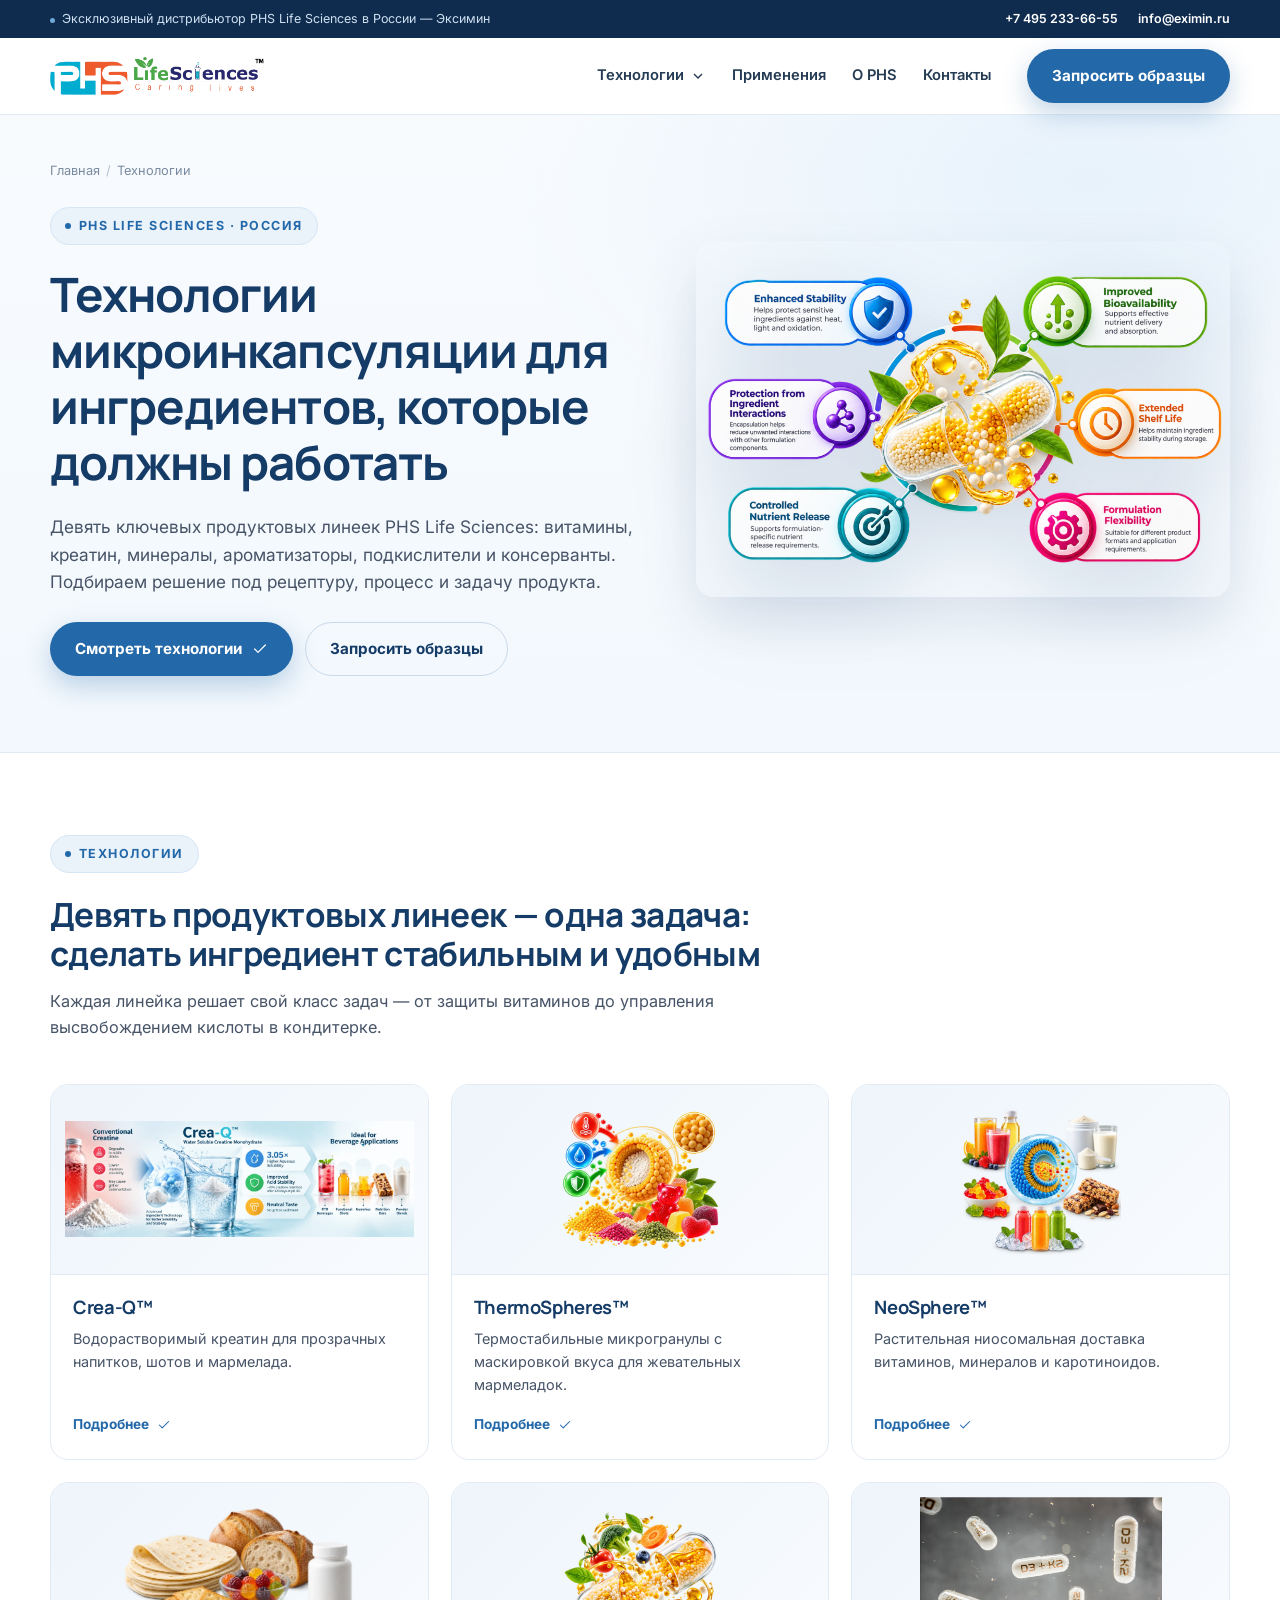
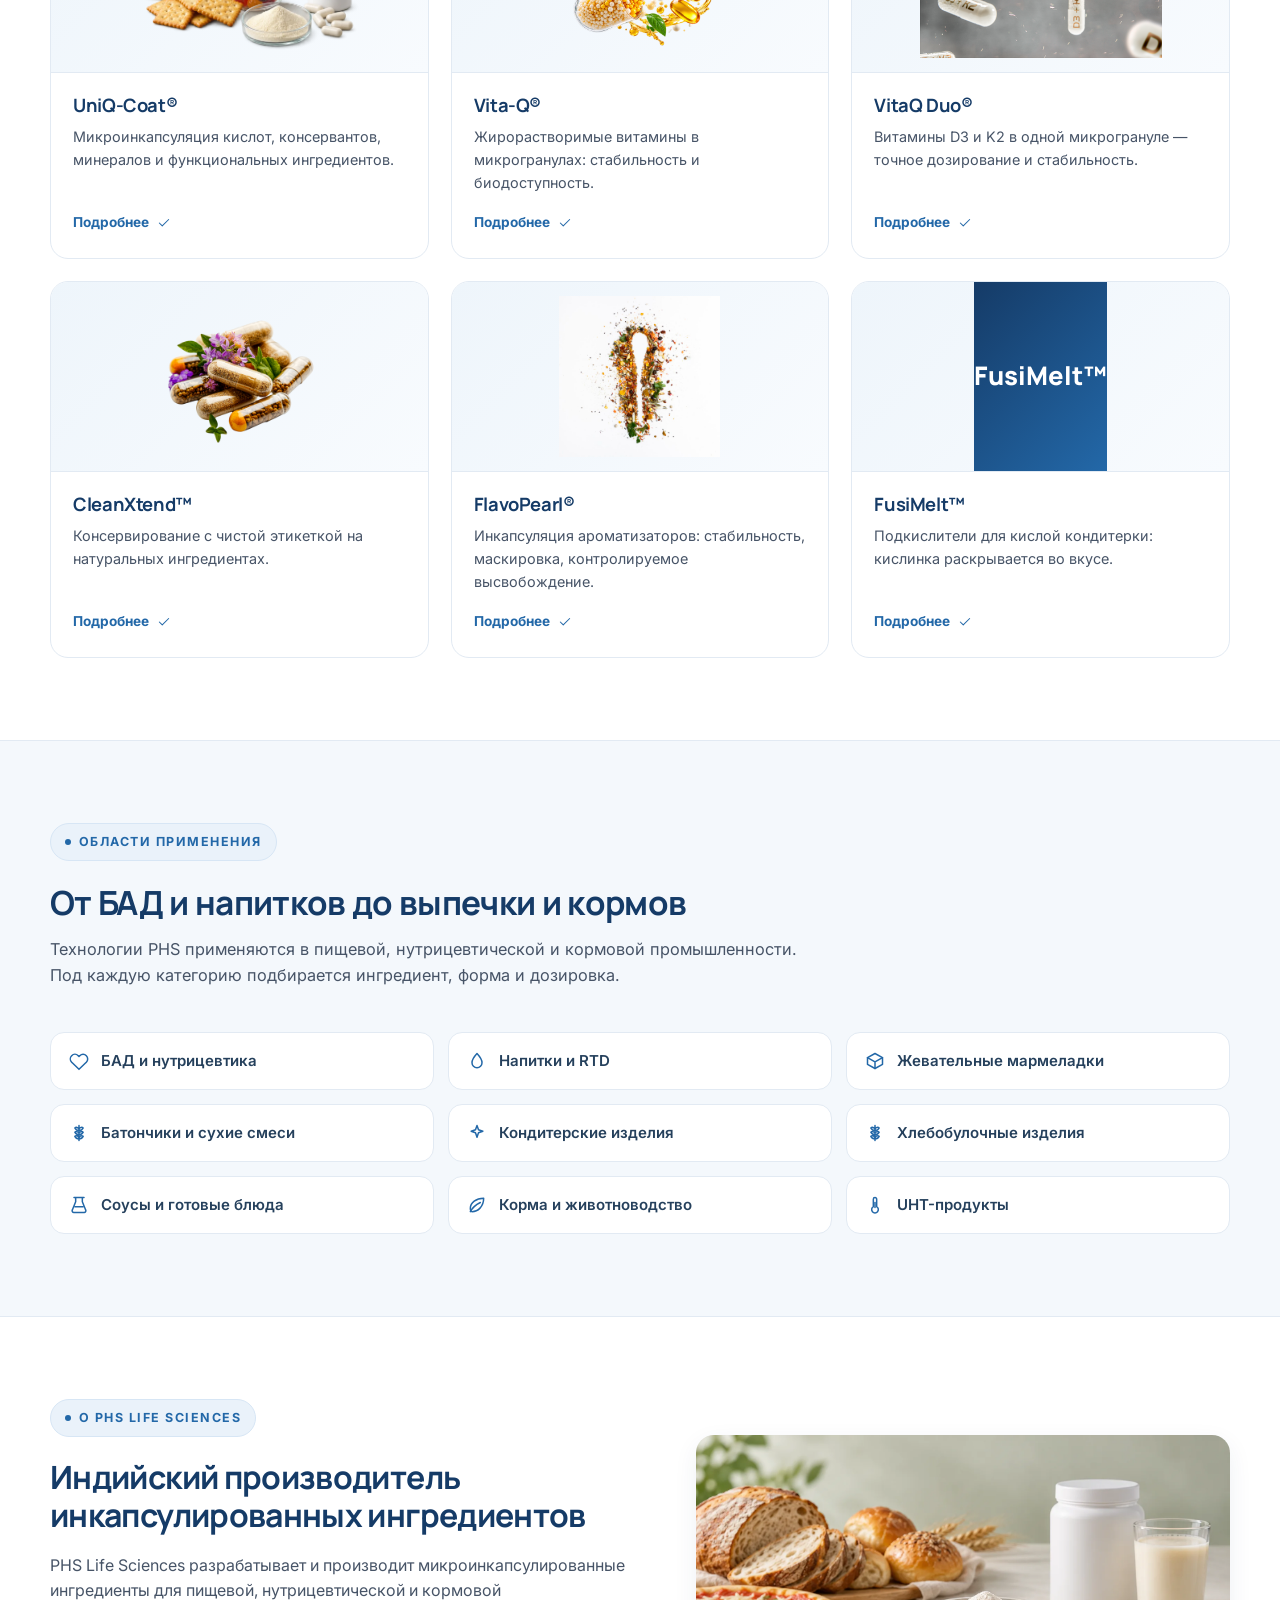
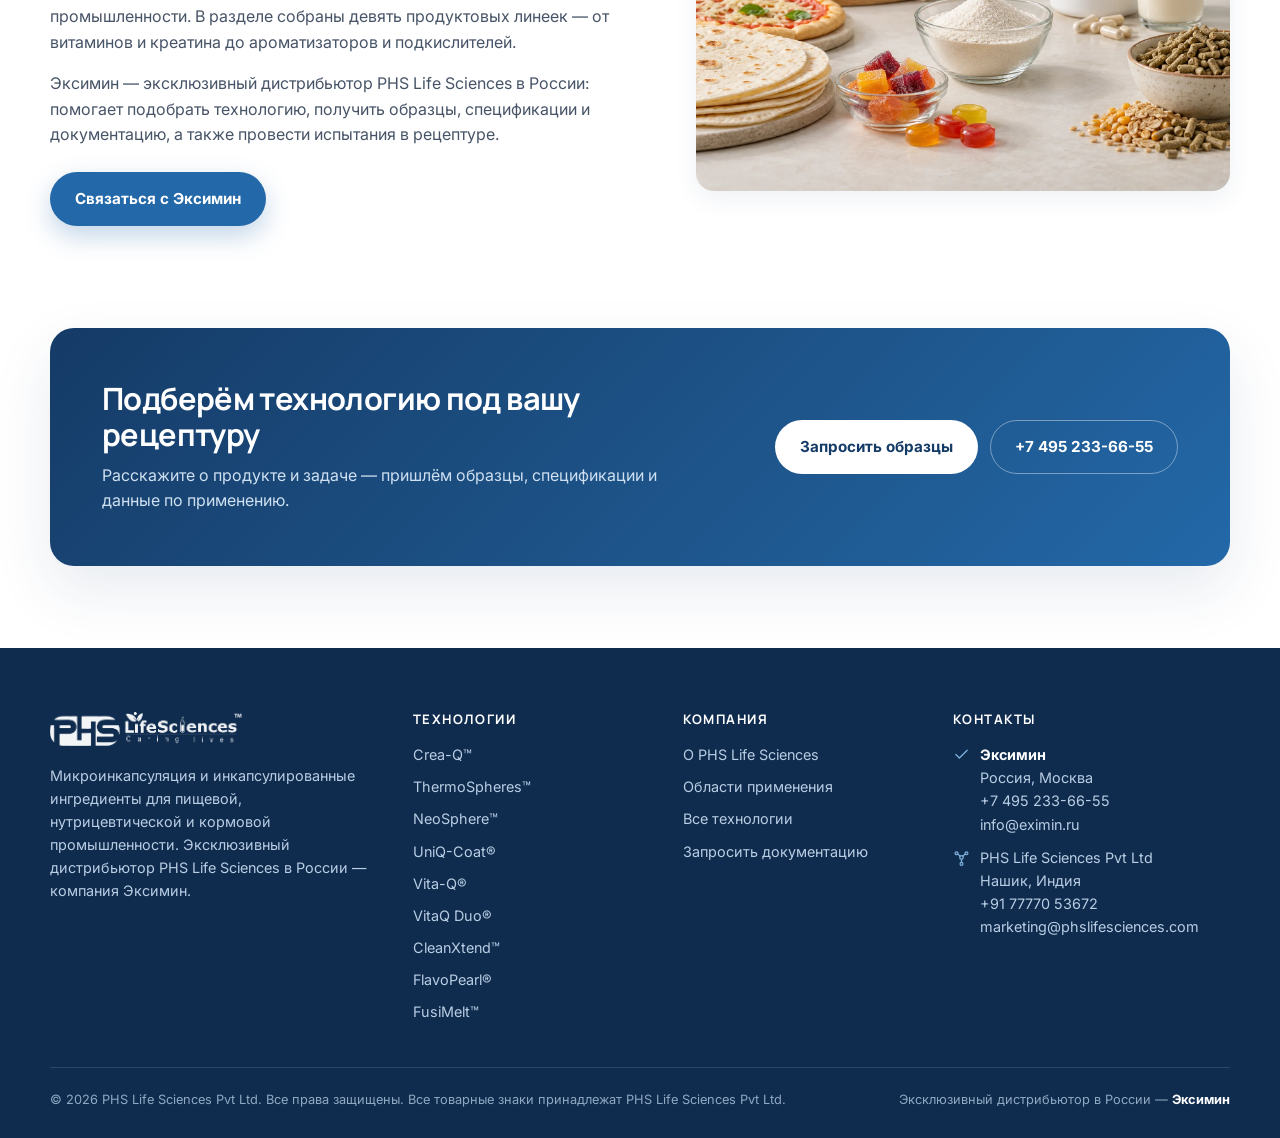
==== index.html @ 7661196f "PHS Life Sciences — русские лендинги технологий" ====
<!DOCTYPE html>
<html lang="ru">
<head>
<meta charset="UTF-8">
<meta name="viewport" content="width=device-width, initial-scale=1.0">
<title>PHS Life Sciences — технологии микроинкапсуляции для пищевой и нутрицевтической промышленности</title>
<meta name="description" content="Русские лендинги технологий PHS Life Sciences: микроинкапсуляция витаминов, креатина, ароматизаторов, подкислителей и ингредиентов. Эксклюзивный дистрибьютор — Эксимин.">
<link rel="preconnect" href="https://fonts.googleapis.com">
<link rel="preconnect" href="https://fonts.gstatic.com" crossorigin>
<link href="https://fonts.googleapis.com/css2?family=Inter:wght@400;500;600;700&family=Manrope:wght@600;700;800&display=swap" rel="stylesheet">
<link rel="stylesheet" href="style.css">
</head>
<body>
<div class="topbar"><div class="container">
<div><span class="dot"></span>Эксклюзивный дистрибьютор PHS Life Sciences в России — Эксимин</div>
<div class="tb-right"><a href="tel:+74952336655">+7 495 233-66-55</a><a href="mailto:info@eximin.ru">info@eximin.ru</a></div>
</div></div>
<header class="site-header"><div class="container">
<a class="logo" href="index.html" aria-label="PHS Life Sciences — на главную"><img src="assets/img/phs-logo.webp" alt="PHS Life Sciences"></a>
<nav class="main-nav" id="nav">
<div class="nav-drop"><span>Технологии <svg class="arrow" viewBox="0 0 24 24" fill="none" stroke="currentColor" stroke-width="2"><path d="M6 9l6 6 6-6"/></svg></span>
<div class="drop-panel"><a href="crea-q.html">Crea-Q™</a><a href="thermospheres.html">ThermoSpheres™</a><a href="neosphere.html">NeoSphere™</a><a href="uniq-coat.html">UniQ-Coat®</a><a href="vita-q.html">Vita-Q®</a><a href="vitaq-duo.html">VitaQ Duo®</a><a href="cleanxtend.html">CleanXtend™</a><a href="flavo-pearl.html">FlavoPearl®</a><a href="fusimelt.html">FusiMelt™</a></div></div>
<a href="index.html#applications">Применения</a>
<a href="index.html#about">О PHS</a>
<a href="#contact">Контакты</a>
</nav>
<a class="btn btn-primary header-cta" href="#contact">Запросить образцы</a>
<button class="burger" aria-label="Меню" onclick="document.getElementById('nav').classList.toggle('open')"><span></span><span></span><span></span></button>
</div></header>
<section class="hero"><div class="container">
<div>
<div class="crumbs"><a href="index.html">Главная</a><span>/</span>Технологии</div>
<div class="eyebrow">PHS Life Sciences · Россия</div>
<h1>Технологии микроинкапсуляции для ингредиентов, которые должны работать</h1>
<p class="lead">Девять ключевых продуктовых линеек PHS Life Sciences: витамины, креатин, минералы, ароматизаторы, подкислители и консерванты. Подбираем решение под рецептуру, процесс и задачу продукта.</p>
<div class="hero-actions"><a class="btn btn-primary" href="#technologies">Смотреть технологии <svg class="arrow" viewBox="0 0 24 24" fill="none" stroke="currentColor" stroke-width="1.8" stroke-linecap="round" stroke-linejoin="round" aria-hidden="true"><path d="M20 6L9 17l-5-5"/></svg></a><a class="btn btn-outline" href="#contact">Запросить образцы</a></div>
</div>
<div class="hero-media is-wide"><img src="assets/img-text/vita-q-infographic.png" alt="Преимущества микроинкапсуляции PHS"></div>
</div></section>
<section class="section" id="technologies"><div class="container">
<div class="section-head"><div class="eyebrow">Технологии</div><h2>Девять продуктовых линеек — одна задача: сделать ингредиент стабильным и удобным</h2><p>Каждая линейка решает свой класс задач — от защиты витаминов до управления высвобождением кислоты в кондитерке.</p></div>
<div class="tech-grid"><a class="tech-card" href="crea-q.html"><div class="tech-cover"><img src="assets/img-text/crea-q-hero.webp" alt="Crea-Q™" loading="lazy"></div><div class="tech-body"><h3>Crea-Q™</h3><p>Водорастворимый креатин для прозрачных напитков, шотов и мармелада.</p><span class="tech-link">Подробнее <svg class="arrow" viewBox="0 0 24 24" fill="none" stroke="currentColor" stroke-width="1.8" stroke-linecap="round" stroke-linejoin="round" aria-hidden="true"><path d="M20 6L9 17l-5-5"/></svg></span></div></a><a class="tech-card" href="thermospheres.html"><div class="tech-cover"><img src="assets/img-text/thermospheres-hero.webp" alt="ThermoSpheres™" loading="lazy"></div><div class="tech-body"><h3>ThermoSpheres™</h3><p>Термостабильные микрогранулы с маскировкой вкуса для жевательных мармеладок.</p><span class="tech-link">Подробнее <svg class="arrow" viewBox="0 0 24 24" fill="none" stroke="currentColor" stroke-width="1.8" stroke-linecap="round" stroke-linejoin="round" aria-hidden="true"><path d="M20 6L9 17l-5-5"/></svg></span></div></a><a class="tech-card" href="neosphere.html"><div class="tech-cover"><img src="assets/img-text/neosphere-hero.webp" alt="NeoSphere™" loading="lazy"></div><div class="tech-body"><h3>NeoSphere™</h3><p>Растительная ниосомальная доставка витаминов, минералов и каротиноидов.</p><span class="tech-link">Подробнее <svg class="arrow" viewBox="0 0 24 24" fill="none" stroke="currentColor" stroke-width="1.8" stroke-linecap="round" stroke-linejoin="round" aria-hidden="true"><path d="M20 6L9 17l-5-5"/></svg></span></div></a><a class="tech-card" href="uniq-coat.html"><div class="tech-cover"><img src="assets/img-text/uniq-coat-hero.webp" alt="UniQ-Coat®" loading="lazy"></div><div class="tech-body"><h3>UniQ-Coat®</h3><p>Микроинкапсуляция кислот, консервантов, минералов и функциональных ингредиентов.</p><span class="tech-link">Подробнее <svg class="arrow" viewBox="0 0 24 24" fill="none" stroke="currentColor" stroke-width="1.8" stroke-linecap="round" stroke-linejoin="round" aria-hidden="true"><path d="M20 6L9 17l-5-5"/></svg></span></div></a><a class="tech-card" href="vita-q.html"><div class="tech-cover"><img src="assets/img-text/vita-q-hero.png" alt="Vita-Q®" loading="lazy"></div><div class="tech-body"><h3>Vita-Q®</h3><p>Жирорастворимые витамины в микрогранулах: стабильность и биодоступность.</p><span class="tech-link">Подробнее <svg class="arrow" viewBox="0 0 24 24" fill="none" stroke="currentColor" stroke-width="1.8" stroke-linecap="round" stroke-linejoin="round" aria-hidden="true"><path d="M20 6L9 17l-5-5"/></svg></span></div></a><a class="tech-card" href="vitaq-duo.html"><div class="tech-cover"><img src="assets/img-text/vitaq-duo-hero.png" alt="VitaQ Duo®" loading="lazy"></div><div class="tech-body"><h3>VitaQ Duo®</h3><p>Витамины D3 и K2 в одной микрогрануле — точное дозирование и стабильность.</p><span class="tech-link">Подробнее <svg class="arrow" viewBox="0 0 24 24" fill="none" stroke="currentColor" stroke-width="1.8" stroke-linecap="round" stroke-linejoin="round" aria-hidden="true"><path d="M20 6L9 17l-5-5"/></svg></span></div></a><a class="tech-card" href="cleanxtend.html"><div class="tech-cover"><img src="assets/img/supplement-bottle.png" alt="CleanXtend™" loading="lazy"></div><div class="tech-body"><h3>CleanXtend™</h3><p>Консервирование с чистой этикеткой на натуральных ингредиентах.</p><span class="tech-link">Подробнее <svg class="arrow" viewBox="0 0 24 24" fill="none" stroke="currentColor" stroke-width="1.8" stroke-linecap="round" stroke-linejoin="round" aria-hidden="true"><path d="M20 6L9 17l-5-5"/></svg></span></div></a><a class="tech-card" href="flavo-pearl.html"><div class="tech-cover"><img src="assets/img/flavo-pearl-photo.jpg" alt="FlavoPearl®" loading="lazy"></div><div class="tech-body"><h3>FlavoPearl®</h3><p>Инкапсуляция ароматизаторов: стабильность, маскировка, контролируемое высвобождение.</p><span class="tech-link">Подробнее <svg class="arrow" viewBox="0 0 24 24" fill="none" stroke="currentColor" stroke-width="1.8" stroke-linecap="round" stroke-linejoin="round" aria-hidden="true"><path d="M20 6L9 17l-5-5"/></svg></span></div></a><a class="tech-card" href="fusimelt.html"><div class="tech-cover"><div style="height:100%;display:flex;align-items:center;justify-content:center;background:linear-gradient(135deg,#153b67,#2368a8);color:#fff;font-family:Manrope,sans-serif;font-weight:800;font-size:1.6rem">FusiMelt™</div></div><div class="tech-body"><h3>FusiMelt™</h3><p>Подкислители для кислой кондитерки: кислинка раскрывается во вкусе.</p><span class="tech-link">Подробнее <svg class="arrow" viewBox="0 0 24 24" fill="none" stroke="currentColor" stroke-width="1.8" stroke-linecap="round" stroke-linejoin="round" aria-hidden="true"><path d="M20 6L9 17l-5-5"/></svg></span></div></a></div>
</div></section>
<section class="section soft" id="applications"><div class="container">
<div class="section-head"><div class="eyebrow">Области применения</div><h2>От БАД и напитков до выпечки и кормов</h2><p>Технологии PHS применяются в пищевой, нутрицевтической и кормовой промышленности. Под каждую категорию подбирается ингредиент, форма и дозировка.</p></div>
<div class="app-grid"><div class="app"><svg class="" viewBox="0 0 24 24" fill="none" stroke="currentColor" stroke-width="1.8" stroke-linecap="round" stroke-linejoin="round" aria-hidden="true"><path d="M20.8 5.6a5.5 5.5 0 0 0-7.8 0L12 6.6l-1-1a5.5 5.5 0 0 0-7.8 7.8l1 1L12 22l7.8-7.6 1-1a5.5 5.5 0 0 0 0-7.8z"/></svg><span>БАД и нутрицевтика</span></div><div class="app"><svg class="" viewBox="0 0 24 24" fill="none" stroke="currentColor" stroke-width="1.8" stroke-linecap="round" stroke-linejoin="round" aria-hidden="true"><path d="M12 3s6 6.5 6 11a6 6 0 0 1-12 0c0-4.5 6-11 6-11z"/></svg><span>Напитки и RTD</span></div><div class="app"><svg class="" viewBox="0 0 24 24" fill="none" stroke="currentColor" stroke-width="1.8" stroke-linecap="round" stroke-linejoin="round" aria-hidden="true"><path d="M21 8l-9-5-9 5v8l9 5 9-5V8z"/><path d="M3 8l9 5 9-5M12 13v8"/></svg><span>Жевательные мармеладки</span></div><div class="app"><svg class="" viewBox="0 0 24 24" fill="none" stroke="currentColor" stroke-width="1.8" stroke-linecap="round" stroke-linejoin="round" aria-hidden="true"><path d="M12 3v18M12 7c2-2 4-2 5-1-1 2-3 3-5 3M12 7c-2-2-4-2-5-1 1 2 3 3 5 3M12 12c2-2 4-2 5-1-1 2-3 3-5 3M12 12c-2-2-4-2-5-1 1 2 3 3 5 3M12 17c2-2 4-2 5-1-1 2-3 3-5 3M12 17c-2-2-4-2-5-1 1 2 3 3 5 3"/></svg><span>Батончики и сухие смеси</span></div><div class="app"><svg class="" viewBox="0 0 24 24" fill="none" stroke="currentColor" stroke-width="1.8" stroke-linecap="round" stroke-linejoin="round" aria-hidden="true"><path d="M12 3l1.8 5.2L19 10l-5.2 1.8L12 17l-1.8-5.2L5 10l5.2-1.8L12 3z"/></svg><span>Кондитерские изделия</span></div><div class="app"><svg class="" viewBox="0 0 24 24" fill="none" stroke="currentColor" stroke-width="1.8" stroke-linecap="round" stroke-linejoin="round" aria-hidden="true"><path d="M12 3v18M12 7c2-2 4-2 5-1-1 2-3 3-5 3M12 7c-2-2-4-2-5-1 1 2 3 3 5 3M12 12c2-2 4-2 5-1-1 2-3 3-5 3M12 12c-2-2-4-2-5-1 1 2 3 3 5 3M12 17c2-2 4-2 5-1-1 2-3 3-5 3M12 17c-2-2-4-2-5-1 1 2 3 3 5 3"/></svg><span>Хлебобулочные изделия</span></div><div class="app"><svg class="" viewBox="0 0 24 24" fill="none" stroke="currentColor" stroke-width="1.8" stroke-linecap="round" stroke-linejoin="round" aria-hidden="true"><path d="M6 3h12M8 3v5l-4 10a2 2 0 0 0 1.8 3h12.4A2 2 0 0 0 20 18L16 8V3"/><path d="M7 14h10"/></svg><span>Соусы и готовые блюда</span></div><div class="app"><svg class="" viewBox="0 0 24 24" fill="none" stroke="currentColor" stroke-width="1.8" stroke-linecap="round" stroke-linejoin="round" aria-hidden="true"><path d="M20 4C11 4 4 9 4 16c0 2.2.8 4 2 4 7 0 14-6 14-16z"/><path d="M4 20c3-6 8-9 12-11"/></svg><span>Корма и животноводство</span></div><div class="app"><svg class="" viewBox="0 0 24 24" fill="none" stroke="currentColor" stroke-width="1.8" stroke-linecap="round" stroke-linejoin="round" aria-hidden="true"><path d="M14 14V5a2 2 0 1 0-4 0v9a4 4 0 1 0 4 0z"/><path d="M12 9v6"/></svg><span>UHT-продукты</span></div></div>
</div></section>
<section class="section" id="about"><div class="container"><div class="split">
<div><div class="eyebrow">О PHS Life Sciences</div><h2>Индийский производитель инкапсулированных ингредиентов</h2>
<p>PHS Life Sciences разрабатывает и производит микроинкапсулированные ингредиенты для пищевой, нутрицевтической и кормовой промышленности. В разделе собраны девять продуктовых линеек — от витаминов и креатина до ароматизаторов и подкислителей.</p>
<p>Эксимин — эксклюзивный дистрибьютор PHS Life Sciences в России: помогает подобрать технологию, получить образцы, спецификации и документацию, а также провести испытания в рецептуре.</p>
<div class="hero-actions" style="margin-top:24px"><a class="btn btn-primary" href="mailto:info@eximin.ru">Связаться с Эксимин</a></div></div>
<div class="figure"><img src="assets/img/uniq-coat-bakery.webp" alt="PHS Life Sciences"></div>
</div></div></section>
<div class="cta-wrap"><div class="container"><div class="cta">
<div><h2>Подберём технологию под вашу рецептуру</h2><p>Расскажите о продукте и задаче — пришлём образцы, спецификации и данные по применению.</p></div>
<div class="cta-actions"><a class="btn btn-light" href="mailto:info@eximin.ru?subject=%D0%97%D0%B0%D0%BF%D1%80%D0%BE%D1%81%20%D0%BE%D0%B1%D1%80%D0%B0%D0%B7%D1%86%D0%BE%D0%B2%20%E2%80%94%20PHS%20Life%20Sciences">Запросить образцы</a><a class="btn btn-ghost-light" href="tel:+74952336655">+7 495 233-66-55</a></div>
</div></div></div>
<footer class="footer" id="contact"><div class="container">
<div class="footer-grid">
<div>
<a class="logo" href="index.html"><img src="assets/img/phs-logo.webp" alt="PHS Life Sciences"></a>
<p>Микроинкапсуляция и инкапсулированные ингредиенты для пищевой, нутрицевтической и кормовой промышленности. Эксклюзивный дистрибьютор PHS Life Sciences в России — компания Эксимин.</p>
</div>
<div><h4>Технологии</h4><ul><li><a href="crea-q.html">Crea-Q™</a></li><li><a href="thermospheres.html">ThermoSpheres™</a></li><li><a href="neosphere.html">NeoSphere™</a></li><li><a href="uniq-coat.html">UniQ-Coat®</a></li><li><a href="vita-q.html">Vita-Q®</a></li><li><a href="vitaq-duo.html">VitaQ Duo®</a></li><li><a href="cleanxtend.html">CleanXtend™</a></li><li><a href="flavo-pearl.html">FlavoPearl®</a></li><li><a href="fusimelt.html">FusiMelt™</a></li></ul></div>
<div><h4>Компания</h4><ul>
<li><a href="index.html#about">О PHS Life Sciences</a></li>
<li><a href="index.html#applications">Области применения</a></li>
<li><a href="index.html#technologies">Все технологии</a></li>
<li><a href="mailto:info@eximin.ru">Запросить документацию</a></li>
</ul></div>
<div><h4>Контакты</h4>
<div class="contact-line"><svg class="" viewBox="0 0 24 24" fill="none" stroke="currentColor" stroke-width="1.8" stroke-linecap="round" stroke-linejoin="round" aria-hidden="true"><path d="M20 6L9 17l-5-5"/></svg><div><strong style="color:#fff">Эксимин</strong><br>Россия, Москва<br><a href="tel:+74952336655">+7 495 233-66-55</a><br><a href="mailto:info@eximin.ru">info@eximin.ru</a></div></div>
<div class="contact-line"><svg class="" viewBox="0 0 24 24" fill="none" stroke="currentColor" stroke-width="1.8" stroke-linecap="round" stroke-linejoin="round" aria-hidden="true"><circle cx="12" cy="12" r="2.5"/><circle cx="5" cy="6" r="2"/><circle cx="19" cy="6" r="2"/><circle cx="12" cy="21" r="2"/><path d="M7 7.2l3 3M17 7.2l-3 3M12 14.5V19"/></svg><div>PHS Life Sciences Pvt Ltd<br>Нашик, Индия<br>+91 77770 53672<br>marketing@phslifesciences.com</div></div>
</div>
</div>
<div class="footer-bottom"><div>© 2026 PHS Life Sciences Pvt Ltd. Все права защищены. Все товарные знаки принадлежат PHS Life Sciences Pvt Ltd.</div><div>Эксклюзивный дистрибьютор в России — <span class="accent">Эксимин</span></div></div>
</div></footer>
<script>
document.querySelectorAll('.main-nav a').forEach(a=>a.addEventListener('click',()=>document.getElementById('nav').classList.remove('open')));
</script>
</body></html>
---- style.css ----
/* PHS Life Sciences — русские лендинги технологий */
:root{
  --navy:#153b67;
  --navy-deep:#0f2c4f;
  --blue:#2368a8;
  --blue-light:#4a93cf;
  --ink:#101828;
  --muted:#475467;
  --line:#e2eaf3;
  --bg:#f4f8fc;
  --bg-soft:#eaf2fa;
  --white:#ffffff;
  --radius:18px;
  --radius-sm:12px;
  --shadow:0 24px 60px rgba(21,59,103,.10);
  --shadow-sm:0 8px 24px rgba(21,59,103,.07);
  --max:1180px;
}
*{box-sizing:border-box}
html{scroll-behavior:smooth}
body{
  margin:0;
  font-family:"Inter","Segoe UI",system-ui,-apple-system,sans-serif;
  color:var(--ink);
  background:var(--white);
  line-height:1.6;
  -webkit-font-smoothing:antialiased;
}
h1,h2,h3,h4,.brand-font{font-family:"Manrope","Inter",system-ui,sans-serif;line-height:1.18;letter-spacing:-.02em;margin:0}
p{margin:0}
a{color:inherit;text-decoration:none}
img{max-width:100%;display:block}
.container{width:min(var(--max),calc(100% - 40px));margin:0 auto}
.eyebrow{
  display:inline-flex;align-items:center;gap:8px;
  font-size:.78rem;font-weight:700;letter-spacing:.12em;text-transform:uppercase;
  color:var(--blue);background:var(--bg-soft);border:1px solid #d7e6f5;
  padding:8px 14px;border-radius:999px;margin-bottom:22px;
}
.eyebrow::before{content:"";width:6px;height:6px;border-radius:50%;background:var(--blue)}
.btn{
  display:inline-flex;align-items:center;justify-content:center;gap:10px;
  font-weight:700;font-size:.95rem;padding:14px 24px;border-radius:999px;
  border:1.5px solid transparent;cursor:pointer;transition:.2s ease;white-space:nowrap;
}
.btn-primary{background:var(--blue);color:#fff;box-shadow:0 10px 26px rgba(35,104,168,.28)}
.btn-primary:hover{background:#1c5a93;transform:translateY(-1px)}
.btn-outline{background:transparent;color:var(--navy);border-color:#c9d9ea}
.btn-outline:hover{border-color:var(--blue);color:var(--blue)}
.btn-light{background:#fff;color:var(--navy)}
.btn-ghost-light{background:transparent;color:#fff;border-color:rgba(255,255,255,.4)}
.btn-ghost-light:hover{border-color:#fff}
.arrow{width:16px;height:16px;flex:0 0 16px}

/* Top bar */
.topbar{background:var(--navy-deep);color:#cfe0f1;font-size:.78rem}
.topbar .container{display:flex;justify-content:space-between;gap:16px;align-items:center;min-height:38px;flex-wrap:wrap}
.topbar a{color:#fff;font-weight:600}
.topbar .tb-right{display:flex;gap:20px;align-items:center;flex-wrap:wrap}
.topbar .dot{width:5px;height:5px;border-radius:50%;background:#6fa8d6;display:inline-block;margin-right:7px}

/* Header */
.site-header{position:sticky;top:0;z-index:50;background:rgba(255,255,255,.94);backdrop-filter:blur(12px);border-bottom:1px solid var(--line)}
.site-header .container{display:flex;align-items:center;gap:28px;min-height:76px}
.logo img{height:38px;width:auto}
.main-nav{display:flex;align-items:center;gap:26px;margin-left:auto}
.main-nav a{font-size:.92rem;font-weight:600;color:#243b53;position:relative;padding:10px 0}
.main-nav a:hover{color:var(--blue)}
.main-nav a.active{color:var(--blue)}
.main-nav a.active::after{content:"";position:absolute;left:0;right:0;bottom:2px;height:2px;background:var(--blue);border-radius:2px}
.nav-drop{position:relative}
.nav-drop>span{display:inline-flex;align-items:center;gap:6px;cursor:pointer;font-size:.92rem;font-weight:600;color:#243b53;padding:10px 0}
.nav-drop>span:hover{color:var(--blue)}
.drop-panel{
  position:absolute;top:100%;left:-18px;width:320px;background:#fff;border:1px solid var(--line);
  border-radius:16px;box-shadow:var(--shadow);padding:10px;display:none;
}
.nav-drop:hover .drop-panel,.nav-drop:focus-within .drop-panel{display:grid;grid-template-columns:1fr 1fr;gap:2px}
.drop-panel a{padding:9px 10px;border-radius:9px;font-size:.86rem;font-weight:600;color:#33475f}
.drop-panel a:hover{background:var(--bg);color:var(--blue)}
.header-cta{margin-left:8px}
.burger{display:none;margin-left:auto;background:none;border:0;padding:8px;cursor:pointer}
.burger span{display:block;width:24px;height:2px;background:var(--navy);margin:5px 0;border-radius:2px}

/* Hero */
.hero{position:relative;overflow:hidden;background:
  radial-gradient(900px 500px at 85% 10%, #e7f2fb 0%, rgba(231,242,251,0) 65%),
  linear-gradient(180deg,#f8fbfe 0%,#f2f8fd 100%);
  padding:46px 0 76px;border-bottom:1px solid var(--line)}
.hero .container{display:grid;grid-template-columns:1.05fr .95fr;gap:56px;align-items:center}
.crumbs{font-size:.8rem;color:#7a8ba0;margin-bottom:26px}
.crumbs a{color:#7a8ba0}
.crumbs a:hover{color:var(--blue)}
.crumbs span{margin:0 6px;color:#b3bfcd}
.hero h1{font-size:clamp(2rem,3.7vw,3.35rem);color:var(--navy);margin-bottom:22px}
.hero .lead{font-size:1.08rem;color:var(--muted);max-width:600px;margin-bottom:26px}
.hero-points{list-style:none;padding:0;margin:0 0 30px;display:flex;flex-direction:column;gap:11px}
.hero-points li{display:flex;gap:11px;align-items:flex-start;font-weight:600;color:#25405c;font-size:.95rem}
.hero-points svg{flex:0 0 20px;margin-top:2px;color:var(--blue)}
.hero-actions{display:flex;gap:12px;flex-wrap:wrap}
.hero-media{position:relative;display:flex;align-items:center;justify-content:center}
.hero-media::before{
  content:"";position:absolute;width:86%;padding-bottom:86%;border-radius:50%;
  background:linear-gradient(140deg,#dcebf8,#f6fbff);z-index:0
}
.hero-media img{position:relative;z-index:1;max-height:500px;width:auto;object-fit:contain;filter:drop-shadow(0 26px 40px rgba(21,59,103,.16))}
.hero-media.is-wide img{max-height:none;width:100%;border-radius:var(--radius);box-shadow:var(--shadow)}

/* Sections */
.section{padding:82px 0}
.section.soft{background:var(--bg);border-top:1px solid var(--line);border-bottom:1px solid var(--line)}
.section.navy{background:linear-gradient(135deg,var(--navy) 0%,#1c4d7e 100%);color:#fff}
.section-head{max-width:780px;margin-bottom:44px}
.section-head.center{margin-left:auto;margin-right:auto;text-align:center}
.section-head h2{font-size:clamp(1.65rem,2.6vw,2.4rem);color:var(--navy);margin-bottom:14px}
.section-head p{color:var(--muted);font-size:1.02rem}
.section.navy .section-head h2{color:#fff}
.section.navy .section-head p{color:#cfe0f1}
.split{display:grid;grid-template-columns:1.05fr .95fr;gap:56px;align-items:center}
.split h2{font-size:clamp(1.6rem,2.5vw,2.3rem);color:var(--navy);margin-bottom:18px}
.split p{color:var(--muted);margin-bottom:16px}
.split .figure img{border-radius:var(--radius);box-shadow:var(--shadow-sm)}

/* Cards */
.grid{display:grid;gap:20px}
.grid-3{grid-template-columns:repeat(3,1fr)}
.grid-2{grid-template-columns:repeat(2,1fr)}
.grid-4{grid-template-columns:repeat(4,1fr)}
.card{
  background:#fff;border:1px solid var(--line);border-radius:var(--radius);
  padding:28px 26px;transition:.2s ease;
}
.card:hover{transform:translateY(-3px);box-shadow:var(--shadow-sm);border-color:#d3e2f1}
.card .ico{
  width:48px;height:48px;border-radius:14px;background:var(--bg-soft);color:var(--blue);
  display:flex;align-items:center;justify-content:center;margin-bottom:18px;
}
.card .ico svg{width:24px;height:24px}
.card h3{font-size:1.08rem;color:var(--navy);margin-bottom:9px}
.card p{color:var(--muted);font-size:.94rem}
.card .num{font-family:"Manrope",sans-serif;font-size:.8rem;font-weight:800;letter-spacing:.14em;color:var(--blue);margin-bottom:14px}

/* steps */
.step{position:relative;background:#fff;border:1px solid var(--line);border-radius:var(--radius);padding:30px 26px}
.step .n{width:40px;height:40px;border-radius:50%;background:var(--navy);color:#fff;display:flex;align-items:center;justify-content:center;font-weight:800;font-family:"Manrope",sans-serif;margin-bottom:16px}
.step h3{font-size:1.05rem;color:var(--navy);margin-bottom:8px}
.step p{color:var(--muted);font-size:.93rem}

/* portfolio */
.pf-card{background:#fff;border:1px solid var(--line);border-radius:var(--radius);padding:26px}
.pf-card h3{font-size:1.05rem;color:var(--navy);margin-bottom:8px}
.pf-card p{color:var(--muted);font-size:.93rem;margin-bottom:16px}
.tags{display:flex;flex-wrap:wrap;gap:7px}
.tag{font-size:.74rem;font-weight:700;color:var(--blue);background:var(--bg-soft);border-radius:999px;padding:5px 10px;white-space:nowrap}

/* comparison table */
.compare{width:100%;border-collapse:separate;border-spacing:0;background:#fff;border:1px solid var(--line);border-radius:var(--radius);overflow:hidden;font-size:.93rem}
.compare th,.compare td{padding:14px 18px;text-align:left;border-bottom:1px solid var(--line);vertical-align:top}
.compare thead th{background:var(--navy);color:#fff;font-family:"Manrope",sans-serif;font-size:.9rem}
.compare thead th:first-child{background:#123152}
.compare tbody tr:last-child td{border-bottom:0}
.compare td:first-child{font-weight:700;color:var(--navy);width:26%}
.compare .good{color:#1c6b46;font-weight:600}
.compare .bad{color:#9a3b3b}

/* app pills */
.app-grid{display:grid;grid-template-columns:repeat(3,1fr);gap:14px}
.app{display:flex;align-items:center;gap:12px;background:#fff;border:1px solid var(--line);border-radius:14px;padding:16px 18px;font-weight:600;color:#25405c;font-size:.94rem}
.app svg{width:20px;height:20px;color:var(--blue);flex:0 0 20px}

/* FAQ */
.faq{max-width:860px;margin:0 auto}
.faq details{background:#fff;border:1px solid var(--line);border-radius:14px;margin-bottom:12px;overflow:hidden}
.faq summary{list-style:none;cursor:pointer;padding:20px 56px 20px 22px;font-weight:700;color:var(--navy);position:relative;font-family:"Manrope",sans-serif;font-size:1rem}
.faq summary::-webkit-details-marker{display:none}
.faq summary::after{content:"+";position:absolute;right:22px;top:50%;transform:translateY(-50%);font-size:1.4rem;font-weight:400;color:var(--blue);line-height:1}
.faq details[open] summary::after{content:"–"}
.faq details p{padding:0 22px 20px;color:var(--muted);font-size:.94rem;max-width:95%}

/* CTA */
.cta{background:linear-gradient(135deg,var(--navy) 0%,#1e568c 60%,#2368a8 100%);color:#fff;border-radius:24px;padding:52px;display:flex;align-items:center;justify-content:space-between;gap:36px;box-shadow:var(--shadow)}
.cta h2{font-size:clamp(1.5rem,2.4vw,2.1rem);margin-bottom:10px}
.cta p{color:#cfe0f1;max-width:600px}
.cta-actions{display:flex;gap:12px;flex-wrap:wrap;flex:0 0 auto}
.cta-wrap{padding:20px 0 82px}

/* footer */
.footer{background:var(--navy-deep);color:#b9cde3;padding:64px 0 28px;font-size:.9rem}
.footer-grid{display:grid;grid-template-columns:1.4fr 1fr 1fr 1.2fr;gap:40px;margin-bottom:44px}
.footer .logo img{height:34px;filter:brightness(0) invert(1);opacity:.95;margin-bottom:18px}
.footer h4{color:#fff;font-size:.82rem;letter-spacing:.12em;text-transform:uppercase;margin-bottom:16px}
.footer a:hover{color:#fff}
.footer ul{list-style:none;padding:0;margin:0;display:flex;flex-direction:column;gap:9px}
.footer .contact-line{display:flex;gap:10px;margin-bottom:10px}
.footer .contact-line svg{width:17px;height:17px;flex:0 0 17px;margin-top:3px;color:#7fb0da}
.footer-bottom{border-top:1px solid rgba(255,255,255,.13);padding-top:22px;display:flex;justify-content:space-between;gap:16px;flex-wrap:wrap;font-size:.8rem;color:#8fa9c2}
.footer .accent{color:#fff;font-weight:700}

@media (max-width:980px){
  .hero .container,.split{grid-template-columns:1fr;gap:36px}
  .hero-media{order:-1}
  .hero-media img{max-height:360px}
  .grid-3,.grid-4,.app-grid{grid-template-columns:repeat(2,1fr)}
  .footer-grid{grid-template-columns:1fr 1fr}
  .cta{flex-direction:column;align-items:flex-start;padding:38px}
  .main-nav{display:none}
  .main-nav.open{display:flex;position:absolute;top:76px;left:0;right:0;background:#fff;flex-direction:column;align-items:flex-start;padding:18px 24px;border-bottom:1px solid var(--line);gap:6px;box-shadow:var(--shadow-sm)}
  .main-nav.open .nav-drop{width:100%}
  .main-nav.open .drop-panel{position:static;display:grid;width:100%;box-shadow:none;border:0;padding:0 0 0 12px}
  .burger{display:block}
  .header-cta{display:none}
}
@media (max-width:640px){
  .section{padding:58px 0}
  .grid-3,.grid-4,.grid-2,.app-grid{grid-template-columns:1fr}
  .hero{padding-top:30px}
  .hero h1{font-size:2rem}
  .topbar .tb-right{display:none}
  .footer-grid{grid-template-columns:1fr;gap:28px}
  .compare{font-size:.85rem}
  .compare th,.compare td{padding:11px 12px}
}

/* index tech cards */
.tech-grid{display:grid;grid-template-columns:repeat(3,1fr);gap:22px}
.tech-card{background:#fff;border:1px solid var(--line);border-radius:var(--radius);overflow:hidden;transition:.22s ease;display:flex;flex-direction:column}
.tech-card:hover{transform:translateY(-4px);box-shadow:var(--shadow);border-color:#d3e2f1}
.tech-cover{height:190px;background:linear-gradient(135deg,#eef5fb,#f8fbfe);display:flex;align-items:center;justify-content:center;overflow:hidden;border-bottom:1px solid var(--line)}
.tech-cover img{width:100%;height:100%;object-fit:contain;padding:14px;transition:.3s ease}
.tech-card:hover .tech-cover img{transform:scale(1.03)}
.tech-body{padding:22px 22px 24px;display:flex;flex-direction:column;flex:1}
.tech-body h3{font-size:1.15rem;color:var(--navy);margin-bottom:8px}
.tech-body p{color:var(--muted);font-size:.9rem;margin-bottom:18px}
.tech-link{margin-top:auto;font-size:.85rem;font-weight:700;color:var(--blue);display:inline-flex;align-items:center;gap:7px}
.tech-link .arrow{width:14px;height:14px}
@media (max-width:980px){.tech-grid{grid-template-columns:repeat(2,1fr)}}
@media (max-width:640px){.tech-grid{grid-template-columns:1fr}}
.hero-media.is-wide::before{display:none}
@media (max-width:980px){.hero-media.is-wide img{max-height:none}}
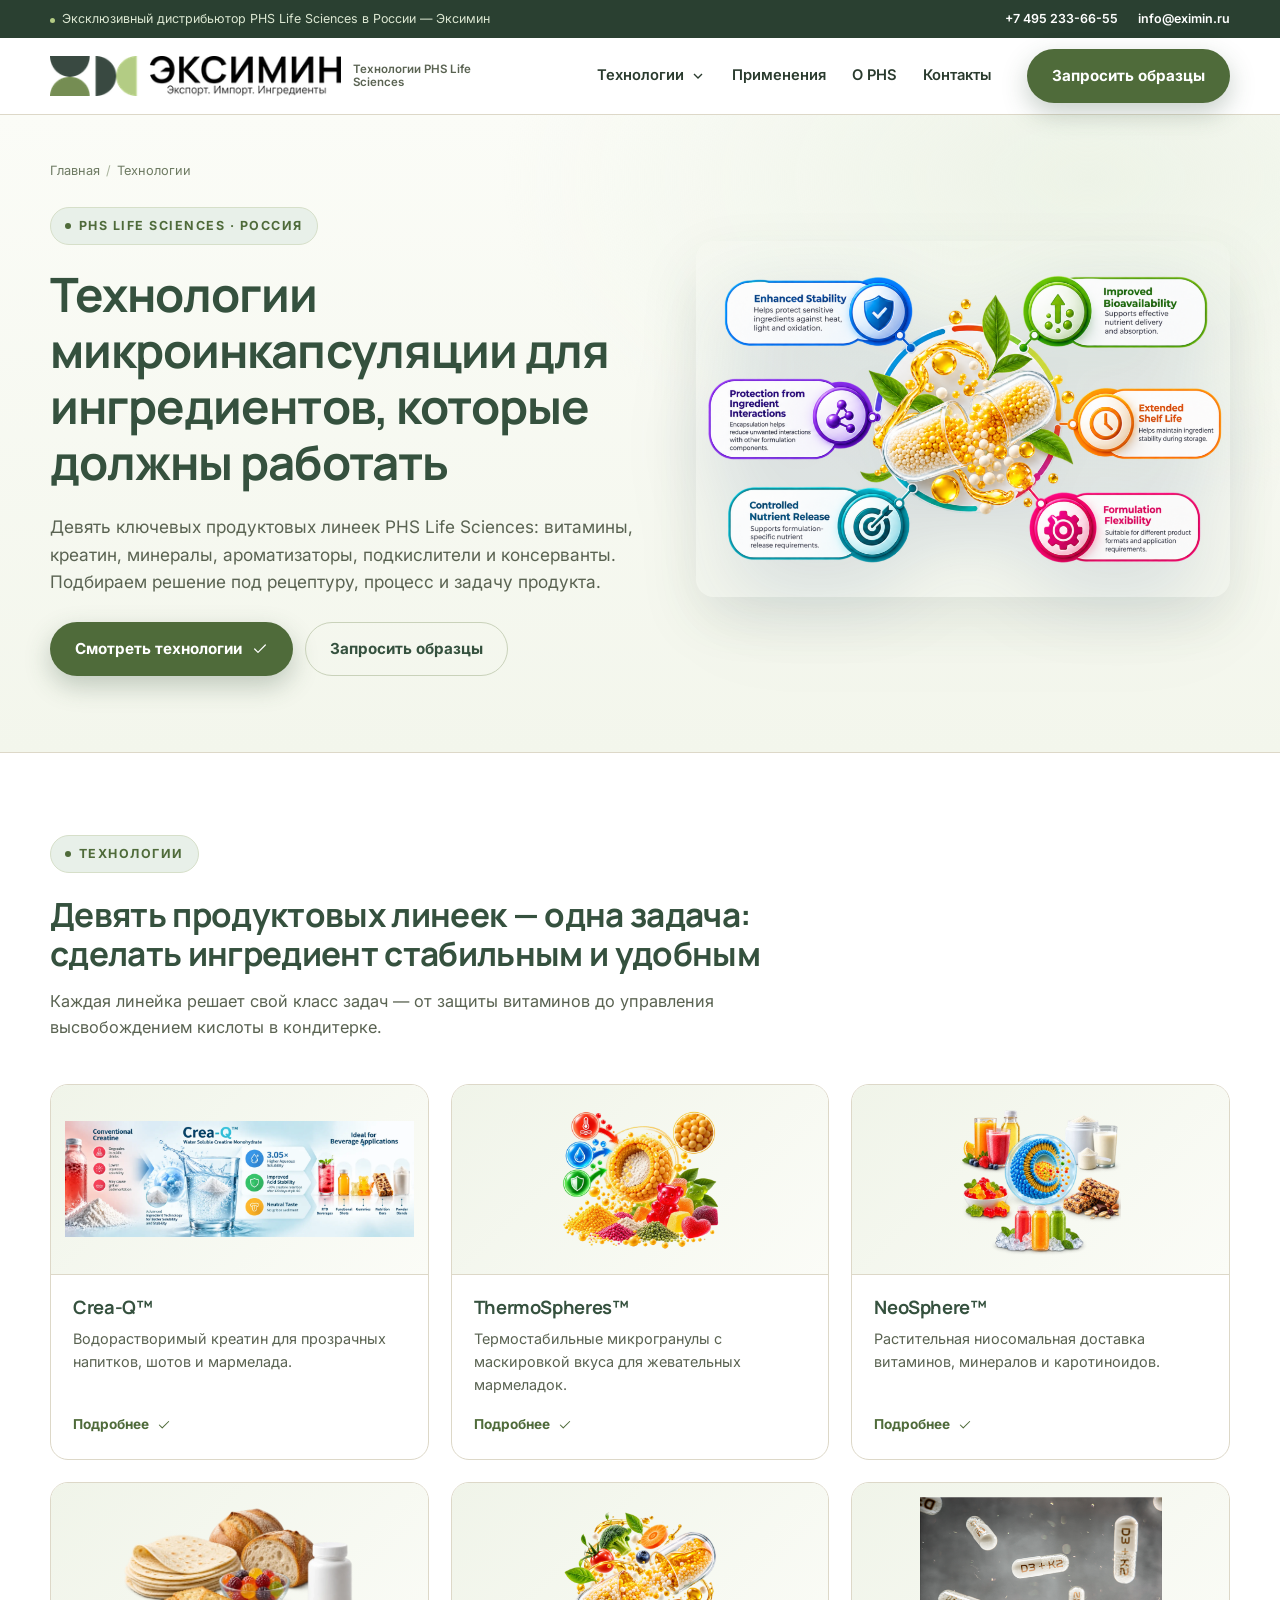
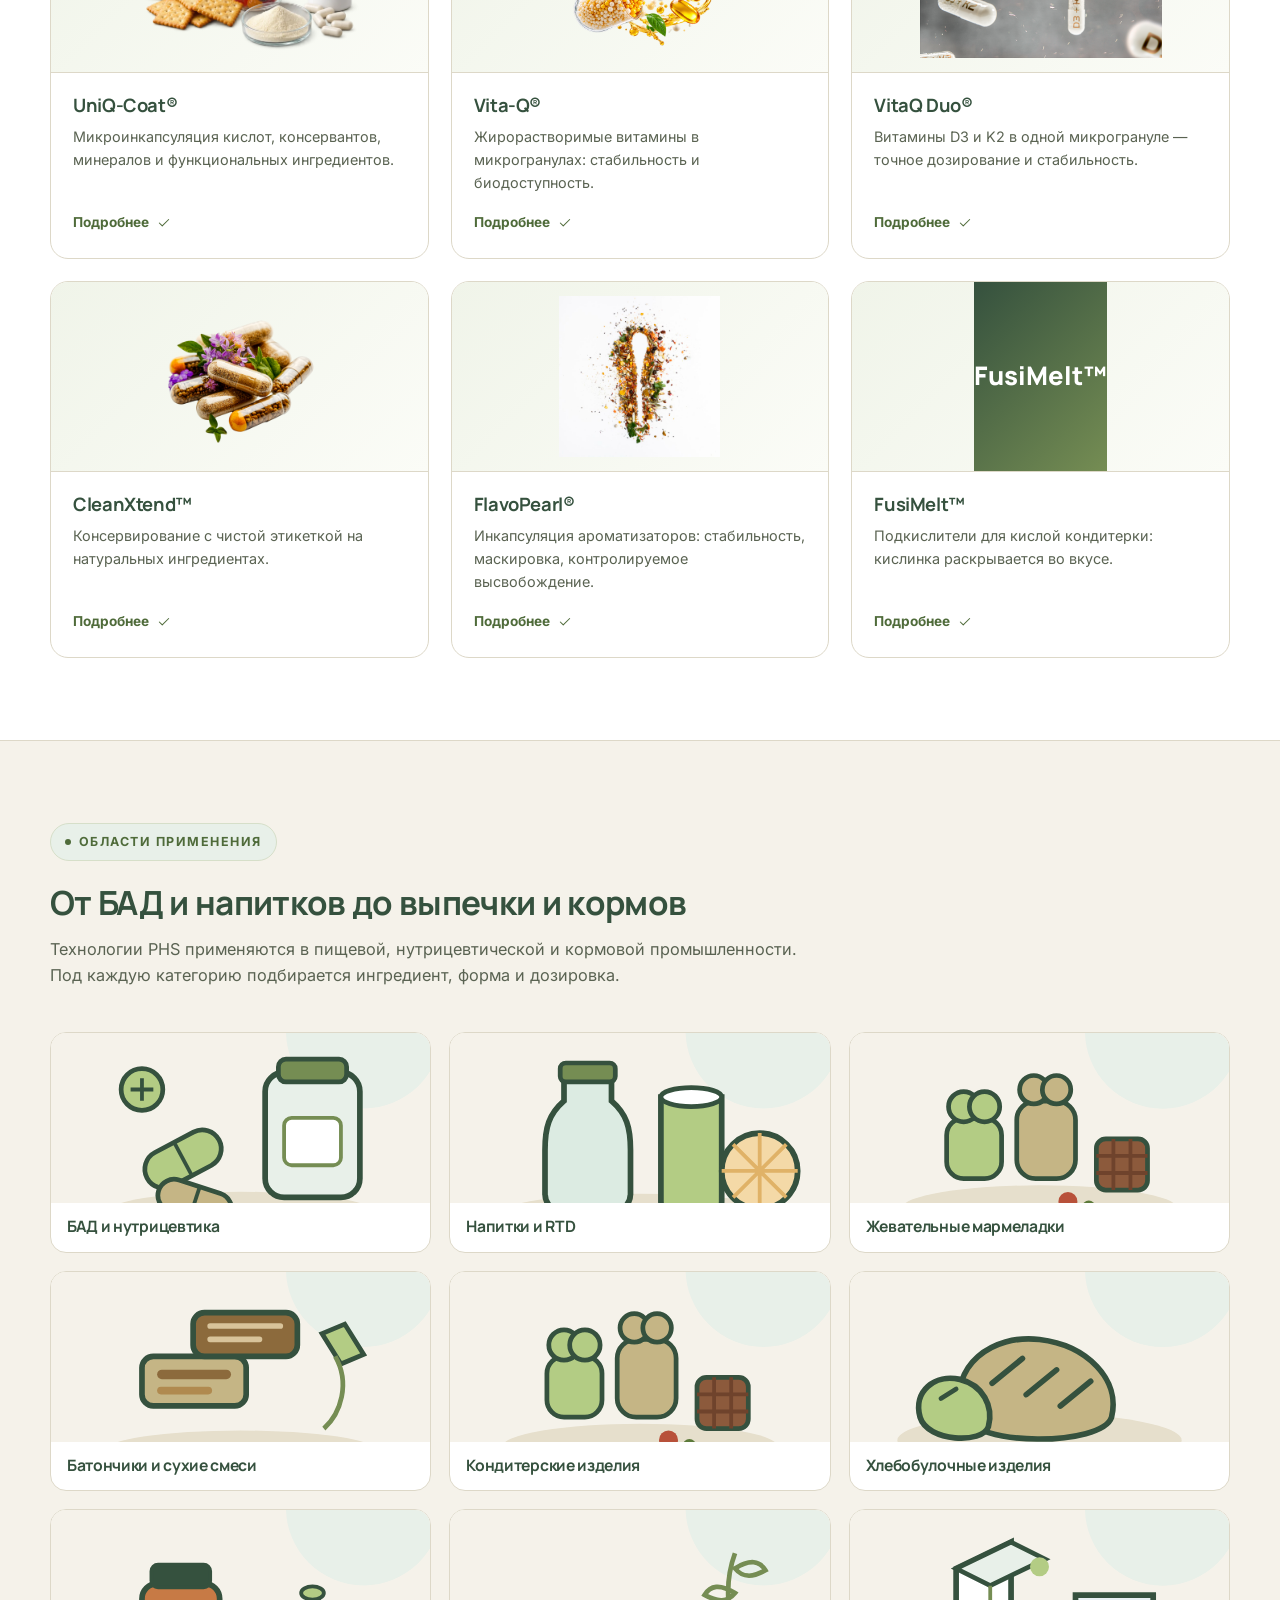
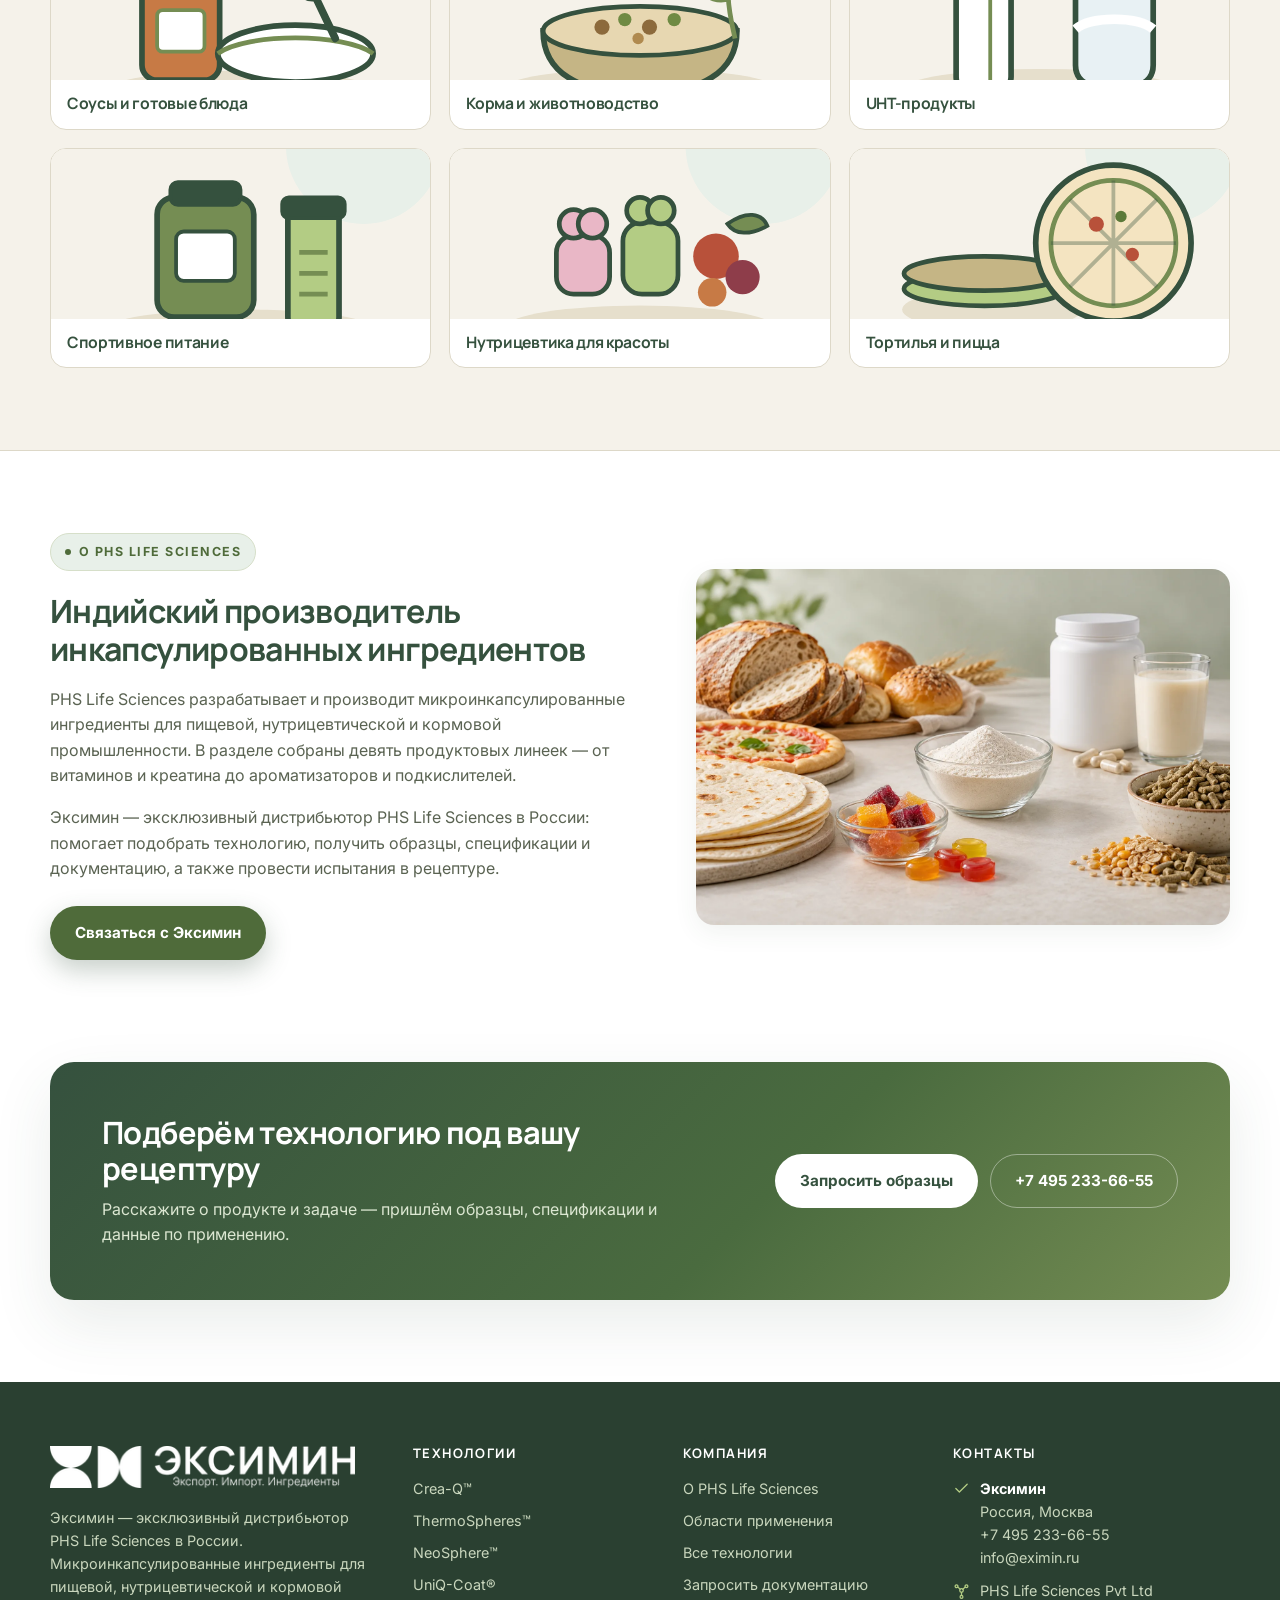
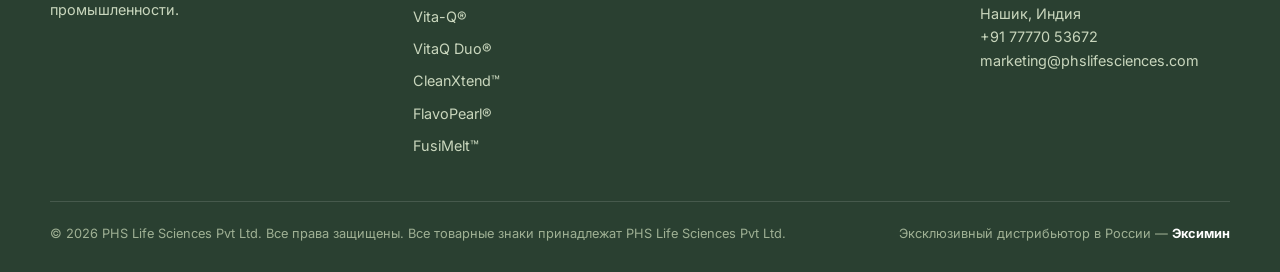
==== commit 40e1a7ea: "Eximin branding, logo, per-product sample emails, application images" ====
--- a/index.html
+++ b/index.html
@@ -16,7 +16,7 @@
 <div class="tb-right"><a href="tel:+74952336655">+7 495 233-66-55</a><a href="mailto:info@eximin.ru">info@eximin.ru</a></div>
 </div></div>
 <header class="site-header"><div class="container">
-<a class="logo" href="index.html" aria-label="PHS Life Sciences — на главную"><img src="assets/img/phs-logo.webp" alt="PHS Life Sciences"></a>
+<a class="logo" href="index.html" aria-label="Эксимин — на главную"><img src="assets/img/eximin-logo.png" alt="Эксимин"><span class="logo-sub">Технологии PHS Life Sciences</span></a>
 <nav class="main-nav" id="nav">
 <div class="nav-drop"><span>Технологии <svg class="arrow" viewBox="0 0 24 24" fill="none" stroke="currentColor" stroke-width="2"><path d="M6 9l6 6 6-6"/></svg></span>
 <div class="drop-panel"><a href="crea-q.html">Crea-Q™</a><a href="thermospheres.html">ThermoSpheres™</a><a href="neosphere.html">NeoSphere™</a><a href="uniq-coat.html">UniQ-Coat®</a><a href="vita-q.html">Vita-Q®</a><a href="vitaq-duo.html">VitaQ Duo®</a><a href="cleanxtend.html">CleanXtend™</a><a href="flavo-pearl.html">FlavoPearl®</a><a href="fusimelt.html">FusiMelt™</a></div></div>
@@ -24,7 +24,7 @@
 <a href="index.html#about">О PHS</a>
 <a href="#contact">Контакты</a>
 </nav>
-<a class="btn btn-primary header-cta" href="#contact">Запросить образцы</a>
+<a class="btn btn-primary header-cta" href="mailto:inquiry@eximin.ru?subject=%D0%9E%D0%B1%D1%80%D0%B0%D0%B7%D1%86%D1%8B%20PHS%20Life%20Sciences&body=%D0%94%D0%BE%D0%B1%D1%80%D1%8B%D0%B9%20%D0%B4%D0%B5%D0%BD%D1%8C%21%0A%0A%D0%9D%D0%B0%D1%81%20%D0%B7%D0%B0%D0%B8%D0%BD%D1%82%D0%B5%D1%80%D0%B5%D1%81%D0%BE%D0%B2%D0%B0%D0%BB%D0%B8%20%D0%BE%D0%B1%D1%80%D0%B0%D0%B7%D1%86%D1%8B%20PHS%20Life%20Sciences%2C%20%D0%B0%20%D0%B8%D0%BC%D0%B5%D0%BD%D0%BD%D0%BE%3A%0A-%20Crea-Q%E2%84%A2%0A-%20ThermoSpheres%E2%84%A2%0A-%20NeoSphere%E2%84%A2%0A-%20UniQ-Coat%C2%AE%0A-%20Vita-Q%C2%AE%0A-%20VitaQ%20Duo%C2%AE%0A-%20CleanXtend%E2%84%A2%0A-%20FlavoPearl%C2%AE%0A-%20FusiMelt%E2%84%A2%0A%0A%D0%9F%D1%80%D0%BE%D1%81%D0%B8%D0%BC%20%D0%B2%D0%B0%D1%81%20%D0%BF%D1%80%D0%B8%D1%81%D0%BB%D0%B0%D1%82%D1%8C%20%D0%B8%D1%85%20%D0%BF%D0%BE%20%D0%B0%D0%B4%D1%80%D0%B5%D1%81%D1%83%3A%0A%D0%90%D0%B4%D1%80%D0%B5%D1%81%3A%20%0A%D0%9D%D0%B0%20%D0%B8%D0%BC%D1%8F%3A%20%0A%D0%9A%D0%BE%D0%BD%D1%82%D0%B0%D0%BA%D1%82%D0%BD%D1%8B%D0%B9%20%D1%82%D0%B5%D0%BB%D0%B5%D1%84%D0%BE%D0%BD%3A%20%0A%0A%D0%A1%20%D1%83%D0%B2%D0%B0%D0%B6%D0%B5%D0%BD%D0%B8%D0%B5%D0%BC%2C%0A">Запросить образцы</a>
 <button class="burger" aria-label="Меню" onclick="document.getElementById('nav').classList.toggle('open')"><span></span><span></span><span></span></button>
 </div></header>
 <section class="hero"><div class="container">
@@ -33,17 +33,17 @@
 <div class="eyebrow">PHS Life Sciences · Россия</div>
 <h1>Технологии микроинкапсуляции для ингредиентов, которые должны работать</h1>
 <p class="lead">Девять ключевых продуктовых линеек PHS Life Sciences: витамины, креатин, минералы, ароматизаторы, подкислители и консерванты. Подбираем решение под рецептуру, процесс и задачу продукта.</p>
-<div class="hero-actions"><a class="btn btn-primary" href="#technologies">Смотреть технологии <svg class="arrow" viewBox="0 0 24 24" fill="none" stroke="currentColor" stroke-width="1.8" stroke-linecap="round" stroke-linejoin="round" aria-hidden="true"><path d="M20 6L9 17l-5-5"/></svg></a><a class="btn btn-outline" href="#contact">Запросить образцы</a></div>
+<div class="hero-actions"><a class="btn btn-primary" href="#technologies">Смотреть технологии <svg class="arrow" viewBox="0 0 24 24" fill="none" stroke="currentColor" stroke-width="1.8" stroke-linecap="round" stroke-linejoin="round" aria-hidden="true"><path d="M20 6L9 17l-5-5"/></svg></a><a class="btn btn-outline" href="mailto:inquiry@eximin.ru?subject=%D0%9E%D0%B1%D1%80%D0%B0%D0%B7%D1%86%D1%8B%20PHS%20Life%20Sciences&body=%D0%94%D0%BE%D0%B1%D1%80%D1%8B%D0%B9%20%D0%B4%D0%B5%D0%BD%D1%8C%21%0A%0A%D0%9D%D0%B0%D1%81%20%D0%B7%D0%B0%D0%B8%D0%BD%D1%82%D0%B5%D1%80%D0%B5%D1%81%D0%BE%D0%B2%D0%B0%D0%BB%D0%B8%20%D0%BE%D0%B1%D1%80%D0%B0%D0%B7%D1%86%D1%8B%20PHS%20Life%20Sciences%2C%20%D0%B0%20%D0%B8%D0%BC%D0%B5%D0%BD%D0%BD%D0%BE%3A%0A-%20Crea-Q%E2%84%A2%0A-%20ThermoSpheres%E2%84%A2%0A-%20NeoSphere%E2%84%A2%0A-%20UniQ-Coat%C2%AE%0A-%20Vita-Q%C2%AE%0A-%20VitaQ%20Duo%C2%AE%0A-%20CleanXtend%E2%84%A2%0A-%20FlavoPearl%C2%AE%0A-%20FusiMelt%E2%84%A2%0A%0A%D0%9F%D1%80%D0%BE%D1%81%D0%B8%D0%BC%20%D0%B2%D0%B0%D1%81%20%D0%BF%D1%80%D0%B8%D1%81%D0%BB%D0%B0%D1%82%D1%8C%20%D0%B8%D1%85%20%D0%BF%D0%BE%20%D0%B0%D0%B4%D1%80%D0%B5%D1%81%D1%83%3A%0A%D0%90%D0%B4%D1%80%D0%B5%D1%81%3A%20%0A%D0%9D%D0%B0%20%D0%B8%D0%BC%D1%8F%3A%20%0A%D0%9A%D0%BE%D0%BD%D1%82%D0%B0%D0%BA%D1%82%D0%BD%D1%8B%D0%B9%20%D1%82%D0%B5%D0%BB%D0%B5%D1%84%D0%BE%D0%BD%3A%20%0A%0A%D0%A1%20%D1%83%D0%B2%D0%B0%D0%B6%D0%B5%D0%BD%D0%B8%D0%B5%D0%BC%2C%0A">Запросить образцы</a></div>
 </div>
 <div class="hero-media is-wide"><img src="assets/img-text/vita-q-infographic.png" alt="Преимущества микроинкапсуляции PHS"></div>
 </div></section>
 <section class="section" id="technologies"><div class="container">
 <div class="section-head"><div class="eyebrow">Технологии</div><h2>Девять продуктовых линеек — одна задача: сделать ингредиент стабильным и удобным</h2><p>Каждая линейка решает свой класс задач — от защиты витаминов до управления высвобождением кислоты в кондитерке.</p></div>
-<div class="tech-grid"><a class="tech-card" href="crea-q.html"><div class="tech-cover"><img src="assets/img-text/crea-q-hero.webp" alt="Crea-Q™" loading="lazy"></div><div class="tech-body"><h3>Crea-Q™</h3><p>Водорастворимый креатин для прозрачных напитков, шотов и мармелада.</p><span class="tech-link">Подробнее <svg class="arrow" viewBox="0 0 24 24" fill="none" stroke="currentColor" stroke-width="1.8" stroke-linecap="round" stroke-linejoin="round" aria-hidden="true"><path d="M20 6L9 17l-5-5"/></svg></span></div></a><a class="tech-card" href="thermospheres.html"><div class="tech-cover"><img src="assets/img-text/thermospheres-hero.webp" alt="ThermoSpheres™" loading="lazy"></div><div class="tech-body"><h3>ThermoSpheres™</h3><p>Термостабильные микрогранулы с маскировкой вкуса для жевательных мармеладок.</p><span class="tech-link">Подробнее <svg class="arrow" viewBox="0 0 24 24" fill="none" stroke="currentColor" stroke-width="1.8" stroke-linecap="round" stroke-linejoin="round" aria-hidden="true"><path d="M20 6L9 17l-5-5"/></svg></span></div></a><a class="tech-card" href="neosphere.html"><div class="tech-cover"><img src="assets/img-text/neosphere-hero.webp" alt="NeoSphere™" loading="lazy"></div><div class="tech-body"><h3>NeoSphere™</h3><p>Растительная ниосомальная доставка витаминов, минералов и каротиноидов.</p><span class="tech-link">Подробнее <svg class="arrow" viewBox="0 0 24 24" fill="none" stroke="currentColor" stroke-width="1.8" stroke-linecap="round" stroke-linejoin="round" aria-hidden="true"><path d="M20 6L9 17l-5-5"/></svg></span></div></a><a class="tech-card" href="uniq-coat.html"><div class="tech-cover"><img src="assets/img-text/uniq-coat-hero.webp" alt="UniQ-Coat®" loading="lazy"></div><div class="tech-body"><h3>UniQ-Coat®</h3><p>Микроинкапсуляция кислот, консервантов, минералов и функциональных ингредиентов.</p><span class="tech-link">Подробнее <svg class="arrow" viewBox="0 0 24 24" fill="none" stroke="currentColor" stroke-width="1.8" stroke-linecap="round" stroke-linejoin="round" aria-hidden="true"><path d="M20 6L9 17l-5-5"/></svg></span></div></a><a class="tech-card" href="vita-q.html"><div class="tech-cover"><img src="assets/img-text/vita-q-hero.png" alt="Vita-Q®" loading="lazy"></div><div class="tech-body"><h3>Vita-Q®</h3><p>Жирорастворимые витамины в микрогранулах: стабильность и биодоступность.</p><span class="tech-link">Подробнее <svg class="arrow" viewBox="0 0 24 24" fill="none" stroke="currentColor" stroke-width="1.8" stroke-linecap="round" stroke-linejoin="round" aria-hidden="true"><path d="M20 6L9 17l-5-5"/></svg></span></div></a><a class="tech-card" href="vitaq-duo.html"><div class="tech-cover"><img src="assets/img-text/vitaq-duo-hero.png" alt="VitaQ Duo®" loading="lazy"></div><div class="tech-body"><h3>VitaQ Duo®</h3><p>Витамины D3 и K2 в одной микрогрануле — точное дозирование и стабильность.</p><span class="tech-link">Подробнее <svg class="arrow" viewBox="0 0 24 24" fill="none" stroke="currentColor" stroke-width="1.8" stroke-linecap="round" stroke-linejoin="round" aria-hidden="true"><path d="M20 6L9 17l-5-5"/></svg></span></div></a><a class="tech-card" href="cleanxtend.html"><div class="tech-cover"><img src="assets/img/supplement-bottle.png" alt="CleanXtend™" loading="lazy"></div><div class="tech-body"><h3>CleanXtend™</h3><p>Консервирование с чистой этикеткой на натуральных ингредиентах.</p><span class="tech-link">Подробнее <svg class="arrow" viewBox="0 0 24 24" fill="none" stroke="currentColor" stroke-width="1.8" stroke-linecap="round" stroke-linejoin="round" aria-hidden="true"><path d="M20 6L9 17l-5-5"/></svg></span></div></a><a class="tech-card" href="flavo-pearl.html"><div class="tech-cover"><img src="assets/img/flavo-pearl-photo.jpg" alt="FlavoPearl®" loading="lazy"></div><div class="tech-body"><h3>FlavoPearl®</h3><p>Инкапсуляция ароматизаторов: стабильность, маскировка, контролируемое высвобождение.</p><span class="tech-link">Подробнее <svg class="arrow" viewBox="0 0 24 24" fill="none" stroke="currentColor" stroke-width="1.8" stroke-linecap="round" stroke-linejoin="round" aria-hidden="true"><path d="M20 6L9 17l-5-5"/></svg></span></div></a><a class="tech-card" href="fusimelt.html"><div class="tech-cover"><div style="height:100%;display:flex;align-items:center;justify-content:center;background:linear-gradient(135deg,#153b67,#2368a8);color:#fff;font-family:Manrope,sans-serif;font-weight:800;font-size:1.6rem">FusiMelt™</div></div><div class="tech-body"><h3>FusiMelt™</h3><p>Подкислители для кислой кондитерки: кислинка раскрывается во вкусе.</p><span class="tech-link">Подробнее <svg class="arrow" viewBox="0 0 24 24" fill="none" stroke="currentColor" stroke-width="1.8" stroke-linecap="round" stroke-linejoin="round" aria-hidden="true"><path d="M20 6L9 17l-5-5"/></svg></span></div></a></div>
+<div class="tech-grid"><a class="tech-card" href="crea-q.html"><div class="tech-cover"><img src="assets/img-text/crea-q-hero.webp" alt="Crea-Q™" loading="lazy"></div><div class="tech-body"><h3>Crea-Q™</h3><p>Водорастворимый креатин для прозрачных напитков, шотов и мармелада.</p><span class="tech-link">Подробнее <svg class="arrow" viewBox="0 0 24 24" fill="none" stroke="currentColor" stroke-width="1.8" stroke-linecap="round" stroke-linejoin="round" aria-hidden="true"><path d="M20 6L9 17l-5-5"/></svg></span></div></a><a class="tech-card" href="thermospheres.html"><div class="tech-cover"><img src="assets/img-text/thermospheres-hero.webp" alt="ThermoSpheres™" loading="lazy"></div><div class="tech-body"><h3>ThermoSpheres™</h3><p>Термостабильные микрогранулы с маскировкой вкуса для жевательных мармеладок.</p><span class="tech-link">Подробнее <svg class="arrow" viewBox="0 0 24 24" fill="none" stroke="currentColor" stroke-width="1.8" stroke-linecap="round" stroke-linejoin="round" aria-hidden="true"><path d="M20 6L9 17l-5-5"/></svg></span></div></a><a class="tech-card" href="neosphere.html"><div class="tech-cover"><img src="assets/img-text/neosphere-hero.webp" alt="NeoSphere™" loading="lazy"></div><div class="tech-body"><h3>NeoSphere™</h3><p>Растительная ниосомальная доставка витаминов, минералов и каротиноидов.</p><span class="tech-link">Подробнее <svg class="arrow" viewBox="0 0 24 24" fill="none" stroke="currentColor" stroke-width="1.8" stroke-linecap="round" stroke-linejoin="round" aria-hidden="true"><path d="M20 6L9 17l-5-5"/></svg></span></div></a><a class="tech-card" href="uniq-coat.html"><div class="tech-cover"><img src="assets/img-text/uniq-coat-hero.webp" alt="UniQ-Coat®" loading="lazy"></div><div class="tech-body"><h3>UniQ-Coat®</h3><p>Микроинкапсуляция кислот, консервантов, минералов и функциональных ингредиентов.</p><span class="tech-link">Подробнее <svg class="arrow" viewBox="0 0 24 24" fill="none" stroke="currentColor" stroke-width="1.8" stroke-linecap="round" stroke-linejoin="round" aria-hidden="true"><path d="M20 6L9 17l-5-5"/></svg></span></div></a><a class="tech-card" href="vita-q.html"><div class="tech-cover"><img src="assets/img-text/vita-q-hero.png" alt="Vita-Q®" loading="lazy"></div><div class="tech-body"><h3>Vita-Q®</h3><p>Жирорастворимые витамины в микрогранулах: стабильность и биодоступность.</p><span class="tech-link">Подробнее <svg class="arrow" viewBox="0 0 24 24" fill="none" stroke="currentColor" stroke-width="1.8" stroke-linecap="round" stroke-linejoin="round" aria-hidden="true"><path d="M20 6L9 17l-5-5"/></svg></span></div></a><a class="tech-card" href="vitaq-duo.html"><div class="tech-cover"><img src="assets/img-text/vitaq-duo-hero.png" alt="VitaQ Duo®" loading="lazy"></div><div class="tech-body"><h3>VitaQ Duo®</h3><p>Витамины D3 и K2 в одной микрогрануле — точное дозирование и стабильность.</p><span class="tech-link">Подробнее <svg class="arrow" viewBox="0 0 24 24" fill="none" stroke="currentColor" stroke-width="1.8" stroke-linecap="round" stroke-linejoin="round" aria-hidden="true"><path d="M20 6L9 17l-5-5"/></svg></span></div></a><a class="tech-card" href="cleanxtend.html"><div class="tech-cover"><img src="assets/img/supplement-bottle.png" alt="CleanXtend™" loading="lazy"></div><div class="tech-body"><h3>CleanXtend™</h3><p>Консервирование с чистой этикеткой на натуральных ингредиентах.</p><span class="tech-link">Подробнее <svg class="arrow" viewBox="0 0 24 24" fill="none" stroke="currentColor" stroke-width="1.8" stroke-linecap="round" stroke-linejoin="round" aria-hidden="true"><path d="M20 6L9 17l-5-5"/></svg></span></div></a><a class="tech-card" href="flavo-pearl.html"><div class="tech-cover"><img src="assets/img/flavo-pearl-photo.jpg" alt="FlavoPearl®" loading="lazy"></div><div class="tech-body"><h3>FlavoPearl®</h3><p>Инкапсуляция ароматизаторов: стабильность, маскировка, контролируемое высвобождение.</p><span class="tech-link">Подробнее <svg class="arrow" viewBox="0 0 24 24" fill="none" stroke="currentColor" stroke-width="1.8" stroke-linecap="round" stroke-linejoin="round" aria-hidden="true"><path d="M20 6L9 17l-5-5"/></svg></span></div></a><a class="tech-card" href="fusimelt.html"><div class="tech-cover"><div style="height:100%;display:flex;align-items:center;justify-content:center;background:linear-gradient(135deg,#35513E,#758D53);color:#fff;font-family:Manrope,sans-serif;font-weight:800;font-size:1.6rem">FusiMelt™</div></div><div class="tech-body"><h3>FusiMelt™</h3><p>Подкислители для кислой кондитерки: кислинка раскрывается во вкусе.</p><span class="tech-link">Подробнее <svg class="arrow" viewBox="0 0 24 24" fill="none" stroke="currentColor" stroke-width="1.8" stroke-linecap="round" stroke-linejoin="round" aria-hidden="true"><path d="M20 6L9 17l-5-5"/></svg></span></div></a></div>
 </div></section>
 <section class="section soft" id="applications"><div class="container">
 <div class="section-head"><div class="eyebrow">Области применения</div><h2>От БАД и напитков до выпечки и кормов</h2><p>Технологии PHS применяются в пищевой, нутрицевтической и кормовой промышленности. Под каждую категорию подбирается ингредиент, форма и дозировка.</p></div>
-<div class="app-grid"><div class="app"><svg class="" viewBox="0 0 24 24" fill="none" stroke="currentColor" stroke-width="1.8" stroke-linecap="round" stroke-linejoin="round" aria-hidden="true"><path d="M20.8 5.6a5.5 5.5 0 0 0-7.8 0L12 6.6l-1-1a5.5 5.5 0 0 0-7.8 7.8l1 1L12 22l7.8-7.6 1-1a5.5 5.5 0 0 0 0-7.8z"/></svg><span>БАД и нутрицевтика</span></div><div class="app"><svg class="" viewBox="0 0 24 24" fill="none" stroke="currentColor" stroke-width="1.8" stroke-linecap="round" stroke-linejoin="round" aria-hidden="true"><path d="M12 3s6 6.5 6 11a6 6 0 0 1-12 0c0-4.5 6-11 6-11z"/></svg><span>Напитки и RTD</span></div><div class="app"><svg class="" viewBox="0 0 24 24" fill="none" stroke="currentColor" stroke-width="1.8" stroke-linecap="round" stroke-linejoin="round" aria-hidden="true"><path d="M21 8l-9-5-9 5v8l9 5 9-5V8z"/><path d="M3 8l9 5 9-5M12 13v8"/></svg><span>Жевательные мармеладки</span></div><div class="app"><svg class="" viewBox="0 0 24 24" fill="none" stroke="currentColor" stroke-width="1.8" stroke-linecap="round" stroke-linejoin="round" aria-hidden="true"><path d="M12 3v18M12 7c2-2 4-2 5-1-1 2-3 3-5 3M12 7c-2-2-4-2-5-1 1 2 3 3 5 3M12 12c2-2 4-2 5-1-1 2-3 3-5 3M12 12c-2-2-4-2-5-1 1 2 3 3 5 3M12 17c2-2 4-2 5-1-1 2-3 3-5 3M12 17c-2-2-4-2-5-1 1 2 3 3 5 3"/></svg><span>Батончики и сухие смеси</span></div><div class="app"><svg class="" viewBox="0 0 24 24" fill="none" stroke="currentColor" stroke-width="1.8" stroke-linecap="round" stroke-linejoin="round" aria-hidden="true"><path d="M12 3l1.8 5.2L19 10l-5.2 1.8L12 17l-1.8-5.2L5 10l5.2-1.8L12 3z"/></svg><span>Кондитерские изделия</span></div><div class="app"><svg class="" viewBox="0 0 24 24" fill="none" stroke="currentColor" stroke-width="1.8" stroke-linecap="round" stroke-linejoin="round" aria-hidden="true"><path d="M12 3v18M12 7c2-2 4-2 5-1-1 2-3 3-5 3M12 7c-2-2-4-2-5-1 1 2 3 3 5 3M12 12c2-2 4-2 5-1-1 2-3 3-5 3M12 12c-2-2-4-2-5-1 1 2 3 3 5 3M12 17c2-2 4-2 5-1-1 2-3 3-5 3M12 17c-2-2-4-2-5-1 1 2 3 3 5 3"/></svg><span>Хлебобулочные изделия</span></div><div class="app"><svg class="" viewBox="0 0 24 24" fill="none" stroke="currentColor" stroke-width="1.8" stroke-linecap="round" stroke-linejoin="round" aria-hidden="true"><path d="M6 3h12M8 3v5l-4 10a2 2 0 0 0 1.8 3h12.4A2 2 0 0 0 20 18L16 8V3"/><path d="M7 14h10"/></svg><span>Соусы и готовые блюда</span></div><div class="app"><svg class="" viewBox="0 0 24 24" fill="none" stroke="currentColor" stroke-width="1.8" stroke-linecap="round" stroke-linejoin="round" aria-hidden="true"><path d="M20 4C11 4 4 9 4 16c0 2.2.8 4 2 4 7 0 14-6 14-16z"/><path d="M4 20c3-6 8-9 12-11"/></svg><span>Корма и животноводство</span></div><div class="app"><svg class="" viewBox="0 0 24 24" fill="none" stroke="currentColor" stroke-width="1.8" stroke-linecap="round" stroke-linejoin="round" aria-hidden="true"><path d="M14 14V5a2 2 0 1 0-4 0v9a4 4 0 1 0 4 0z"/><path d="M12 9v6"/></svg><span>UHT-продукты</span></div></div>
+<div class="app-grid"><div class="app-card"><img src="assets/img/apps/supplements.svg" alt="БАД и нутрицевтика" loading="lazy"><div class="app-body"><h3>БАД и нутрицевтика</h3></div></div><div class="app-card"><img src="assets/img/apps/beverages.svg" alt="Напитки и RTD" loading="lazy"><div class="app-body"><h3>Напитки и RTD</h3></div></div><div class="app-card"><img src="assets/img/apps/confectionery.svg" alt="Жевательные мармеладки" loading="lazy"><div class="app-body"><h3>Жевательные мармеладки</h3></div></div><div class="app-card"><img src="assets/img/apps/bars.svg" alt="Батончики и сухие смеси" loading="lazy"><div class="app-body"><h3>Батончики и сухие смеси</h3></div></div><div class="app-card"><img src="assets/img/apps/confectionery.svg" alt="Кондитерские изделия" loading="lazy"><div class="app-body"><h3>Кондитерские изделия</h3></div></div><div class="app-card"><img src="assets/img/apps/bakery.svg" alt="Хлебобулочные изделия" loading="lazy"><div class="app-body"><h3>Хлебобулочные изделия</h3></div></div><div class="app-card"><img src="assets/img/apps/sauces.svg" alt="Соусы и готовые блюда" loading="lazy"><div class="app-body"><h3>Соусы и готовые блюда</h3></div></div><div class="app-card"><img src="assets/img/apps/feed.svg" alt="Корма и животноводство" loading="lazy"><div class="app-body"><h3>Корма и животноводство</h3></div></div><div class="app-card"><img src="assets/img/apps/dairy.svg" alt="UHT-продукты" loading="lazy"><div class="app-body"><h3>UHT-продукты</h3></div></div><div class="app-card"><img src="assets/img/apps/sports.svg" alt="Спортивное питание" loading="lazy"><div class="app-body"><h3>Спортивное питание</h3></div></div><div class="app-card"><img src="assets/img/apps/beauty.svg" alt="Нутрицевтика для красоты" loading="lazy"><div class="app-body"><h3>Нутрицевтика для красоты</h3></div></div><div class="app-card"><img src="assets/img/apps/tortilla.svg" alt="Тортилья и пицца" loading="lazy"><div class="app-body"><h3>Тортилья и пицца</h3></div></div></div>
 </div></section>
 <section class="section" id="about"><div class="container"><div class="split">
 <div><div class="eyebrow">О PHS Life Sciences</div><h2>Индийский производитель инкапсулированных ингредиентов</h2>
@@ -54,13 +54,13 @@
 </div></div></section>
 <div class="cta-wrap"><div class="container"><div class="cta">
 <div><h2>Подберём технологию под вашу рецептуру</h2><p>Расскажите о продукте и задаче — пришлём образцы, спецификации и данные по применению.</p></div>
-<div class="cta-actions"><a class="btn btn-light" href="mailto:info@eximin.ru?subject=%D0%97%D0%B0%D0%BF%D1%80%D0%BE%D1%81%20%D0%BE%D0%B1%D1%80%D0%B0%D0%B7%D1%86%D0%BE%D0%B2%20%E2%80%94%20PHS%20Life%20Sciences">Запросить образцы</a><a class="btn btn-ghost-light" href="tel:+74952336655">+7 495 233-66-55</a></div>
+<div class="cta-actions"><a class="btn btn-light" href="mailto:inquiry@eximin.ru?subject=%D0%9E%D0%B1%D1%80%D0%B0%D0%B7%D1%86%D1%8B%20PHS%20Life%20Sciences&body=%D0%94%D0%BE%D0%B1%D1%80%D1%8B%D0%B9%20%D0%B4%D0%B5%D0%BD%D1%8C%21%0A%0A%D0%9D%D0%B0%D1%81%20%D0%B7%D0%B0%D0%B8%D0%BD%D1%82%D0%B5%D1%80%D0%B5%D1%81%D0%BE%D0%B2%D0%B0%D0%BB%D0%B8%20%D0%BE%D0%B1%D1%80%D0%B0%D0%B7%D1%86%D1%8B%20PHS%20Life%20Sciences%2C%20%D0%B0%20%D0%B8%D0%BC%D0%B5%D0%BD%D0%BD%D0%BE%3A%0A-%20Crea-Q%E2%84%A2%0A-%20ThermoSpheres%E2%84%A2%0A-%20NeoSphere%E2%84%A2%0A-%20UniQ-Coat%C2%AE%0A-%20Vita-Q%C2%AE%0A-%20VitaQ%20Duo%C2%AE%0A-%20CleanXtend%E2%84%A2%0A-%20FlavoPearl%C2%AE%0A-%20FusiMelt%E2%84%A2%0A%0A%D0%9F%D1%80%D0%BE%D1%81%D0%B8%D0%BC%20%D0%B2%D0%B0%D1%81%20%D0%BF%D1%80%D0%B8%D1%81%D0%BB%D0%B0%D1%82%D1%8C%20%D0%B8%D1%85%20%D0%BF%D0%BE%20%D0%B0%D0%B4%D1%80%D0%B5%D1%81%D1%83%3A%0A%D0%90%D0%B4%D1%80%D0%B5%D1%81%3A%20%0A%D0%9D%D0%B0%20%D0%B8%D0%BC%D1%8F%3A%20%0A%D0%9A%D0%BE%D0%BD%D1%82%D0%B0%D0%BA%D1%82%D0%BD%D1%8B%D0%B9%20%D1%82%D0%B5%D0%BB%D0%B5%D1%84%D0%BE%D0%BD%3A%20%0A%0A%D0%A1%20%D1%83%D0%B2%D0%B0%D0%B6%D0%B5%D0%BD%D0%B8%D0%B5%D0%BC%2C%0A">Запросить образцы</a><a class="btn btn-ghost-light" href="tel:+74952336655">+7 495 233-66-55</a></div>
 </div></div></div>
 <footer class="footer" id="contact"><div class="container">
 <div class="footer-grid">
 <div>
-<a class="logo" href="index.html"><img src="assets/img/phs-logo.webp" alt="PHS Life Sciences"></a>
-<p>Микроинкапсуляция и инкапсулированные ингредиенты для пищевой, нутрицевтической и кормовой промышленности. Эксклюзивный дистрибьютор PHS Life Sciences в России — компания Эксимин.</p>
+<a class="logo" href="index.html"><img src="assets/img/eximin-logo-white.png" alt="Эксимин"></a>
+<p>Эксимин — эксклюзивный дистрибьютор PHS Life Sciences в России. Микроинкапсулированные ингредиенты для пищевой, нутрицевтической и кормовой промышленности.</p>
 </div>
 <div><h4>Технологии</h4><ul><li><a href="crea-q.html">Crea-Q™</a></li><li><a href="thermospheres.html">ThermoSpheres™</a></li><li><a href="neosphere.html">NeoSphere™</a></li><li><a href="uniq-coat.html">UniQ-Coat®</a></li><li><a href="vita-q.html">Vita-Q®</a></li><li><a href="vitaq-duo.html">VitaQ Duo®</a></li><li><a href="cleanxtend.html">CleanXtend™</a></li><li><a href="flavo-pearl.html">FlavoPearl®</a></li><li><a href="fusimelt.html">FusiMelt™</a></li></ul></div>
 <div><h4>Компания</h4><ul>
--- a/style.css
+++ b/style.css
@@ -1,19 +1,19 @@
 /* PHS Life Sciences — русские лендинги технологий */
 :root{
-  --navy:#153b67;
-  --navy-deep:#0f2c4f;
-  --blue:#2368a8;
-  --blue-light:#4a93cf;
-  --ink:#101828;
-  --muted:#475467;
-  --line:#e2eaf3;
-  --bg:#f4f8fc;
-  --bg-soft:#eaf2fa;
+  --navy:#35513E;
+  --navy-deep:#2A4031;
+  --blue:#4F6B3A;
+  --blue-light:#B3CC84;
+  --ink:#1A2218;
+  --muted:#5A6352;
+  --line:#DDD8C8;
+  --bg:#F5F2EA;
+  --bg-soft:#E8F0E9;
   --white:#ffffff;
   --radius:18px;
   --radius-sm:12px;
-  --shadow:0 24px 60px rgba(21,59,103,.10);
-  --shadow-sm:0 8px 24px rgba(21,59,103,.07);
+  --shadow:0 24px 60px rgba(53,81,62,.10);
+  --shadow-sm:0 8px 24px rgba(53,81,62,.07);
   --max:1180px;
 }
 *{box-sizing:border-box}
@@ -34,7 +34,7 @@
 .eyebrow{
   display:inline-flex;align-items:center;gap:8px;
   font-size:.78rem;font-weight:700;letter-spacing:.12em;text-transform:uppercase;
-  color:var(--blue);background:var(--bg-soft);border:1px solid #d7e6f5;
+  color:var(--blue);background:var(--bg-soft);border:1px solid #D6DFC9;
   padding:8px 14px;border-radius:999px;margin-bottom:22px;
 }
 .eyebrow::before{content:"";width:6px;height:6px;border-radius:50%;background:var(--blue)}
@@ -43,9 +43,9 @@
   font-weight:700;font-size:.95rem;padding:14px 24px;border-radius:999px;
   border:1.5px solid transparent;cursor:pointer;transition:.2s ease;white-space:nowrap;
 }
-.btn-primary{background:var(--blue);color:#fff;box-shadow:0 10px 26px rgba(35,104,168,.28)}
-.btn-primary:hover{background:#1c5a93;transform:translateY(-1px)}
-.btn-outline{background:transparent;color:var(--navy);border-color:#c9d9ea}
+.btn-primary{background:var(--blue);color:#fff;box-shadow:0 10px 26px rgba(53,81,62,.28)}
+.btn-primary:hover{background:#2A4031;transform:translateY(-1px)}
+.btn-outline{background:transparent;color:var(--navy);border-color:#C9D2BA}
 .btn-outline:hover{border-color:var(--blue);color:var(--blue)}
 .btn-light{background:#fff;color:var(--navy)}
 .btn-ghost-light{background:transparent;color:#fff;border-color:rgba(255,255,255,.4)}
@@ -53,30 +53,30 @@
 .arrow{width:16px;height:16px;flex:0 0 16px}
 
 /* Top bar */
-.topbar{background:var(--navy-deep);color:#cfe0f1;font-size:.78rem}
+.topbar{background:var(--navy-deep);color:#DCE7D2;font-size:.78rem}
 .topbar .container{display:flex;justify-content:space-between;gap:16px;align-items:center;min-height:38px;flex-wrap:wrap}
 .topbar a{color:#fff;font-weight:600}
 .topbar .tb-right{display:flex;gap:20px;align-items:center;flex-wrap:wrap}
-.topbar .dot{width:5px;height:5px;border-radius:50%;background:#6fa8d6;display:inline-block;margin-right:7px}
+.topbar .dot{width:5px;height:5px;border-radius:50%;background:#B3CC84;display:inline-block;margin-right:7px}
 
 /* Header */
 .site-header{position:sticky;top:0;z-index:50;background:rgba(255,255,255,.94);backdrop-filter:blur(12px);border-bottom:1px solid var(--line)}
 .site-header .container{display:flex;align-items:center;gap:28px;min-height:76px}
 .logo img{height:38px;width:auto}
 .main-nav{display:flex;align-items:center;gap:26px;margin-left:auto}
-.main-nav a{font-size:.92rem;font-weight:600;color:#243b53;position:relative;padding:10px 0}
+.main-nav a{font-size:.92rem;font-weight:600;color:#2A3B2E;position:relative;padding:10px 0}
 .main-nav a:hover{color:var(--blue)}
 .main-nav a.active{color:var(--blue)}
 .main-nav a.active::after{content:"";position:absolute;left:0;right:0;bottom:2px;height:2px;background:var(--blue);border-radius:2px}
 .nav-drop{position:relative}
-.nav-drop>span{display:inline-flex;align-items:center;gap:6px;cursor:pointer;font-size:.92rem;font-weight:600;color:#243b53;padding:10px 0}
+.nav-drop>span{display:inline-flex;align-items:center;gap:6px;cursor:pointer;font-size:.92rem;font-weight:600;color:#2A3B2E;padding:10px 0}
 .nav-drop>span:hover{color:var(--blue)}
 .drop-panel{
   position:absolute;top:100%;left:-18px;width:320px;background:#fff;border:1px solid var(--line);
   border-radius:16px;box-shadow:var(--shadow);padding:10px;display:none;
 }
 .nav-drop:hover .drop-panel,.nav-drop:focus-within .drop-panel{display:grid;grid-template-columns:1fr 1fr;gap:2px}
-.drop-panel a{padding:9px 10px;border-radius:9px;font-size:.86rem;font-weight:600;color:#33475f}
+.drop-panel a{padding:9px 10px;border-radius:9px;font-size:.86rem;font-weight:600;color:#2F4433}
 .drop-panel a:hover{background:var(--bg);color:var(--blue)}
 .header-cta{margin-left:8px}
 .burger{display:none;margin-left:auto;background:none;border:0;padding:8px;cursor:pointer}
@@ -84,24 +84,24 @@
 
 /* Hero */
 .hero{position:relative;overflow:hidden;background:
-  radial-gradient(900px 500px at 85% 10%, #e7f2fb 0%, rgba(231,242,251,0) 65%),
-  linear-gradient(180deg,#f8fbfe 0%,#f2f8fd 100%);
+  radial-gradient(900px 500px at 85% 10%, #EDF3E7 0%, rgba(237,243,231,0) 65%),
+  linear-gradient(180deg,#FBFCF7 0%,#F3F6EC 100%);
   padding:46px 0 76px;border-bottom:1px solid var(--line)}
 .hero .container{display:grid;grid-template-columns:1.05fr .95fr;gap:56px;align-items:center}
-.crumbs{font-size:.8rem;color:#7a8ba0;margin-bottom:26px}
-.crumbs a{color:#7a8ba0}
+.crumbs{font-size:.8rem;color:#6E7B63;margin-bottom:26px}
+.crumbs a{color:#6E7B63}
 .crumbs a:hover{color:var(--blue)}
-.crumbs span{margin:0 6px;color:#b3bfcd}
+.crumbs span{margin:0 6px;color:#A9B49D}
 .hero h1{font-size:clamp(2rem,3.7vw,3.35rem);color:var(--navy);margin-bottom:22px}
 .hero .lead{font-size:1.08rem;color:var(--muted);max-width:600px;margin-bottom:26px}
 .hero-points{list-style:none;padding:0;margin:0 0 30px;display:flex;flex-direction:column;gap:11px}
-.hero-points li{display:flex;gap:11px;align-items:flex-start;font-weight:600;color:#25405c;font-size:.95rem}
+.hero-points li{display:flex;gap:11px;align-items:flex-start;font-weight:600;color:#2A4031;font-size:.95rem}
 .hero-points svg{flex:0 0 20px;margin-top:2px;color:var(--blue)}
 .hero-actions{display:flex;gap:12px;flex-wrap:wrap}
 .hero-media{position:relative;display:flex;align-items:center;justify-content:center}
 .hero-media::before{
   content:"";position:absolute;width:86%;padding-bottom:86%;border-radius:50%;
-  background:linear-gradient(140deg,#dcebf8,#f6fbff);z-index:0
+  background:linear-gradient(140deg,#E4EDD9,#FBFCF8);z-index:0
 }
 .hero-media img{position:relative;z-index:1;max-height:500px;width:auto;object-fit:contain;filter:drop-shadow(0 26px 40px rgba(21,59,103,.16))}
 .hero-media.is-wide img{max-height:none;width:100%;border-radius:var(--radius);box-shadow:var(--shadow)}
@@ -109,13 +109,13 @@
 /* Sections */
 .section{padding:82px 0}
 .section.soft{background:var(--bg);border-top:1px solid var(--line);border-bottom:1px solid var(--line)}
-.section.navy{background:linear-gradient(135deg,var(--navy) 0%,#1c4d7e 100%);color:#fff}
+.section.navy{background:linear-gradient(135deg,var(--navy) 0%,#4A6B3F 100%);color:#fff}
 .section-head{max-width:780px;margin-bottom:44px}
 .section-head.center{margin-left:auto;margin-right:auto;text-align:center}
 .section-head h2{font-size:clamp(1.65rem,2.6vw,2.4rem);color:var(--navy);margin-bottom:14px}
 .section-head p{color:var(--muted);font-size:1.02rem}
 .section.navy .section-head h2{color:#fff}
-.section.navy .section-head p{color:#cfe0f1}
+.section.navy .section-head p{color:#DCE7D2}
 .split{display:grid;grid-template-columns:1.05fr .95fr;gap:56px;align-items:center}
 .split h2{font-size:clamp(1.6rem,2.5vw,2.3rem);color:var(--navy);margin-bottom:18px}
 .split p{color:var(--muted);margin-bottom:16px}
@@ -130,7 +130,7 @@
   background:#fff;border:1px solid var(--line);border-radius:var(--radius);
   padding:28px 26px;transition:.2s ease;
 }
-.card:hover{transform:translateY(-3px);box-shadow:var(--shadow-sm);border-color:#d3e2f1}
+.card:hover{transform:translateY(-3px);box-shadow:var(--shadow-sm);border-color:#D5DFC9}
 .card .ico{
   width:48px;height:48px;border-radius:14px;background:var(--bg-soft);color:var(--blue);
   display:flex;align-items:center;justify-content:center;margin-bottom:18px;
@@ -157,7 +157,7 @@
 .compare{width:100%;border-collapse:separate;border-spacing:0;background:#fff;border:1px solid var(--line);border-radius:var(--radius);overflow:hidden;font-size:.93rem}
 .compare th,.compare td{padding:14px 18px;text-align:left;border-bottom:1px solid var(--line);vertical-align:top}
 .compare thead th{background:var(--navy);color:#fff;font-family:"Manrope",sans-serif;font-size:.9rem}
-.compare thead th:first-child{background:#123152}
+.compare thead th:first-child{background:#2A4031}
 .compare tbody tr:last-child td{border-bottom:0}
 .compare td:first-child{font-weight:700;color:var(--navy);width:26%}
 .compare .good{color:#1c6b46;font-weight:600}
@@ -165,7 +165,7 @@
 
 /* app pills */
 .app-grid{display:grid;grid-template-columns:repeat(3,1fr);gap:14px}
-.app{display:flex;align-items:center;gap:12px;background:#fff;border:1px solid var(--line);border-radius:14px;padding:16px 18px;font-weight:600;color:#25405c;font-size:.94rem}
+.app{display:flex;align-items:center;gap:12px;background:#fff;border:1px solid var(--line);border-radius:14px;padding:16px 18px;font-weight:600;color:#2A4031;font-size:.94rem}
 .app svg{width:20px;height:20px;color:var(--blue);flex:0 0 20px}
 
 /* FAQ */
@@ -178,22 +178,22 @@
 .faq details p{padding:0 22px 20px;color:var(--muted);font-size:.94rem;max-width:95%}
 
 /* CTA */
-.cta{background:linear-gradient(135deg,var(--navy) 0%,#1e568c 60%,#2368a8 100%);color:#fff;border-radius:24px;padding:52px;display:flex;align-items:center;justify-content:space-between;gap:36px;box-shadow:var(--shadow)}
+.cta{background:linear-gradient(135deg,var(--navy) 0%,#4A6B3F 60%,#758D53 100%);color:#fff;border-radius:24px;padding:52px;display:flex;align-items:center;justify-content:space-between;gap:36px;box-shadow:var(--shadow)}
 .cta h2{font-size:clamp(1.5rem,2.4vw,2.1rem);margin-bottom:10px}
-.cta p{color:#cfe0f1;max-width:600px}
+.cta p{color:#DCE7D2;max-width:600px}
 .cta-actions{display:flex;gap:12px;flex-wrap:wrap;flex:0 0 auto}
 .cta-wrap{padding:20px 0 82px}
 
 /* footer */
-.footer{background:var(--navy-deep);color:#b9cde3;padding:64px 0 28px;font-size:.9rem}
+.footer{background:var(--navy-deep);color:#C9D6BD;padding:64px 0 28px;font-size:.9rem}
 .footer-grid{display:grid;grid-template-columns:1.4fr 1fr 1fr 1.2fr;gap:40px;margin-bottom:44px}
 .footer .logo img{height:34px;filter:brightness(0) invert(1);opacity:.95;margin-bottom:18px}
 .footer h4{color:#fff;font-size:.82rem;letter-spacing:.12em;text-transform:uppercase;margin-bottom:16px}
 .footer a:hover{color:#fff}
 .footer ul{list-style:none;padding:0;margin:0;display:flex;flex-direction:column;gap:9px}
 .footer .contact-line{display:flex;gap:10px;margin-bottom:10px}
-.footer .contact-line svg{width:17px;height:17px;flex:0 0 17px;margin-top:3px;color:#7fb0da}
-.footer-bottom{border-top:1px solid rgba(255,255,255,.13);padding-top:22px;display:flex;justify-content:space-between;gap:16px;flex-wrap:wrap;font-size:.8rem;color:#8fa9c2}
+.footer .contact-line svg{width:17px;height:17px;flex:0 0 17px;margin-top:3px;color:#B3CC84}
+.footer-bottom{border-top:1px solid rgba(255,255,255,.13);padding-top:22px;display:flex;justify-content:space-between;gap:16px;flex-wrap:wrap;font-size:.8rem;color:#9FB094}
 .footer .accent{color:#fff;font-weight:700}
 
 @media (max-width:980px){
@@ -224,8 +224,8 @@
 /* index tech cards */
 .tech-grid{display:grid;grid-template-columns:repeat(3,1fr);gap:22px}
 .tech-card{background:#fff;border:1px solid var(--line);border-radius:var(--radius);overflow:hidden;transition:.22s ease;display:flex;flex-direction:column}
-.tech-card:hover{transform:translateY(-4px);box-shadow:var(--shadow);border-color:#d3e2f1}
-.tech-cover{height:190px;background:linear-gradient(135deg,#eef5fb,#f8fbfe);display:flex;align-items:center;justify-content:center;overflow:hidden;border-bottom:1px solid var(--line)}
+.tech-card:hover{transform:translateY(-4px);box-shadow:var(--shadow);border-color:#D5DFC9}
+.tech-cover{height:190px;background:linear-gradient(135deg,#F0F4E9,#FBFCF7);display:flex;align-items:center;justify-content:center;overflow:hidden;border-bottom:1px solid var(--line)}
 .tech-cover img{width:100%;height:100%;object-fit:contain;padding:14px;transition:.3s ease}
 .tech-card:hover .tech-cover img{transform:scale(1.03)}
 .tech-body{padding:22px 22px 24px;display:flex;flex-direction:column;flex:1}
@@ -237,3 +237,19 @@
 @media (max-width:640px){.tech-grid{grid-template-columns:1fr}}
 .hero-media.is-wide::before{display:none}
 @media (max-width:980px){.hero-media.is-wide img{max-height:none}}
+
+
+/* Eximin brand additions */
+.logo{display:flex;align-items:center;gap:12px}
+.logo img{height:40px;width:auto}
+.logo-sub{font-size:.72rem;line-height:1.15;color:var(--muted);font-weight:600;max-width:130px}
+.footer .logo img{height:42px;filter:none;opacity:1;margin-bottom:18px}
+.footer .logo-sub{color:#B9CDB0}
+.app-grid{display:grid;grid-template-columns:repeat(3,1fr);gap:18px}
+.app-card{background:#fff;border:1px solid var(--line);border-radius:16px;overflow:hidden;transition:.2s ease}
+.app-card:hover{transform:translateY(-3px);box-shadow:var(--shadow-sm);border-color:#CBD8C0}
+.app-card img{width:100%;height:170px;object-fit:cover;display:block;background:var(--bg)}
+.app-body{padding:14px 16px 16px}
+.app-body h3{font-size:.98rem;color:var(--navy);margin:0}
+@media (max-width:980px){.app-grid{grid-template-columns:repeat(2,1fr)}.logo-sub{display:none}}
+@media (max-width:640px){.app-grid{grid-template-columns:1fr}.app-card img{height:190px}}
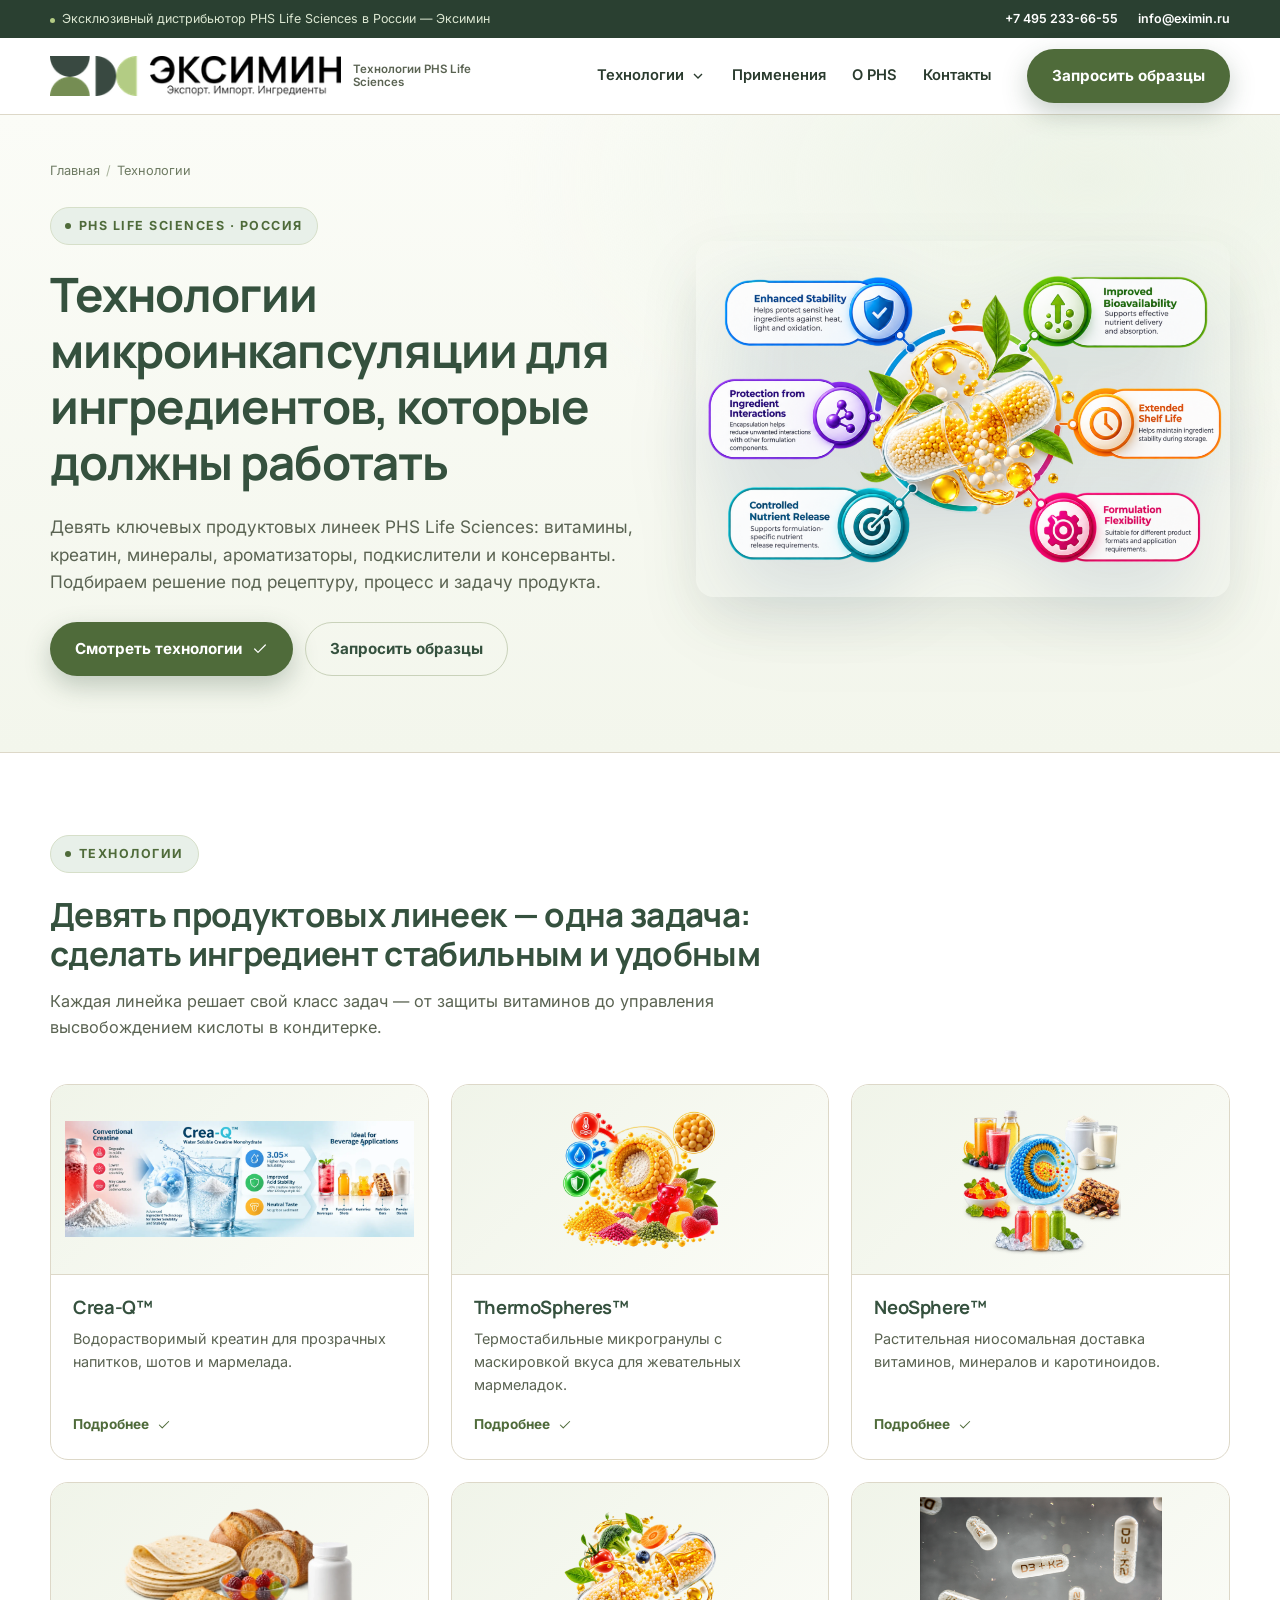
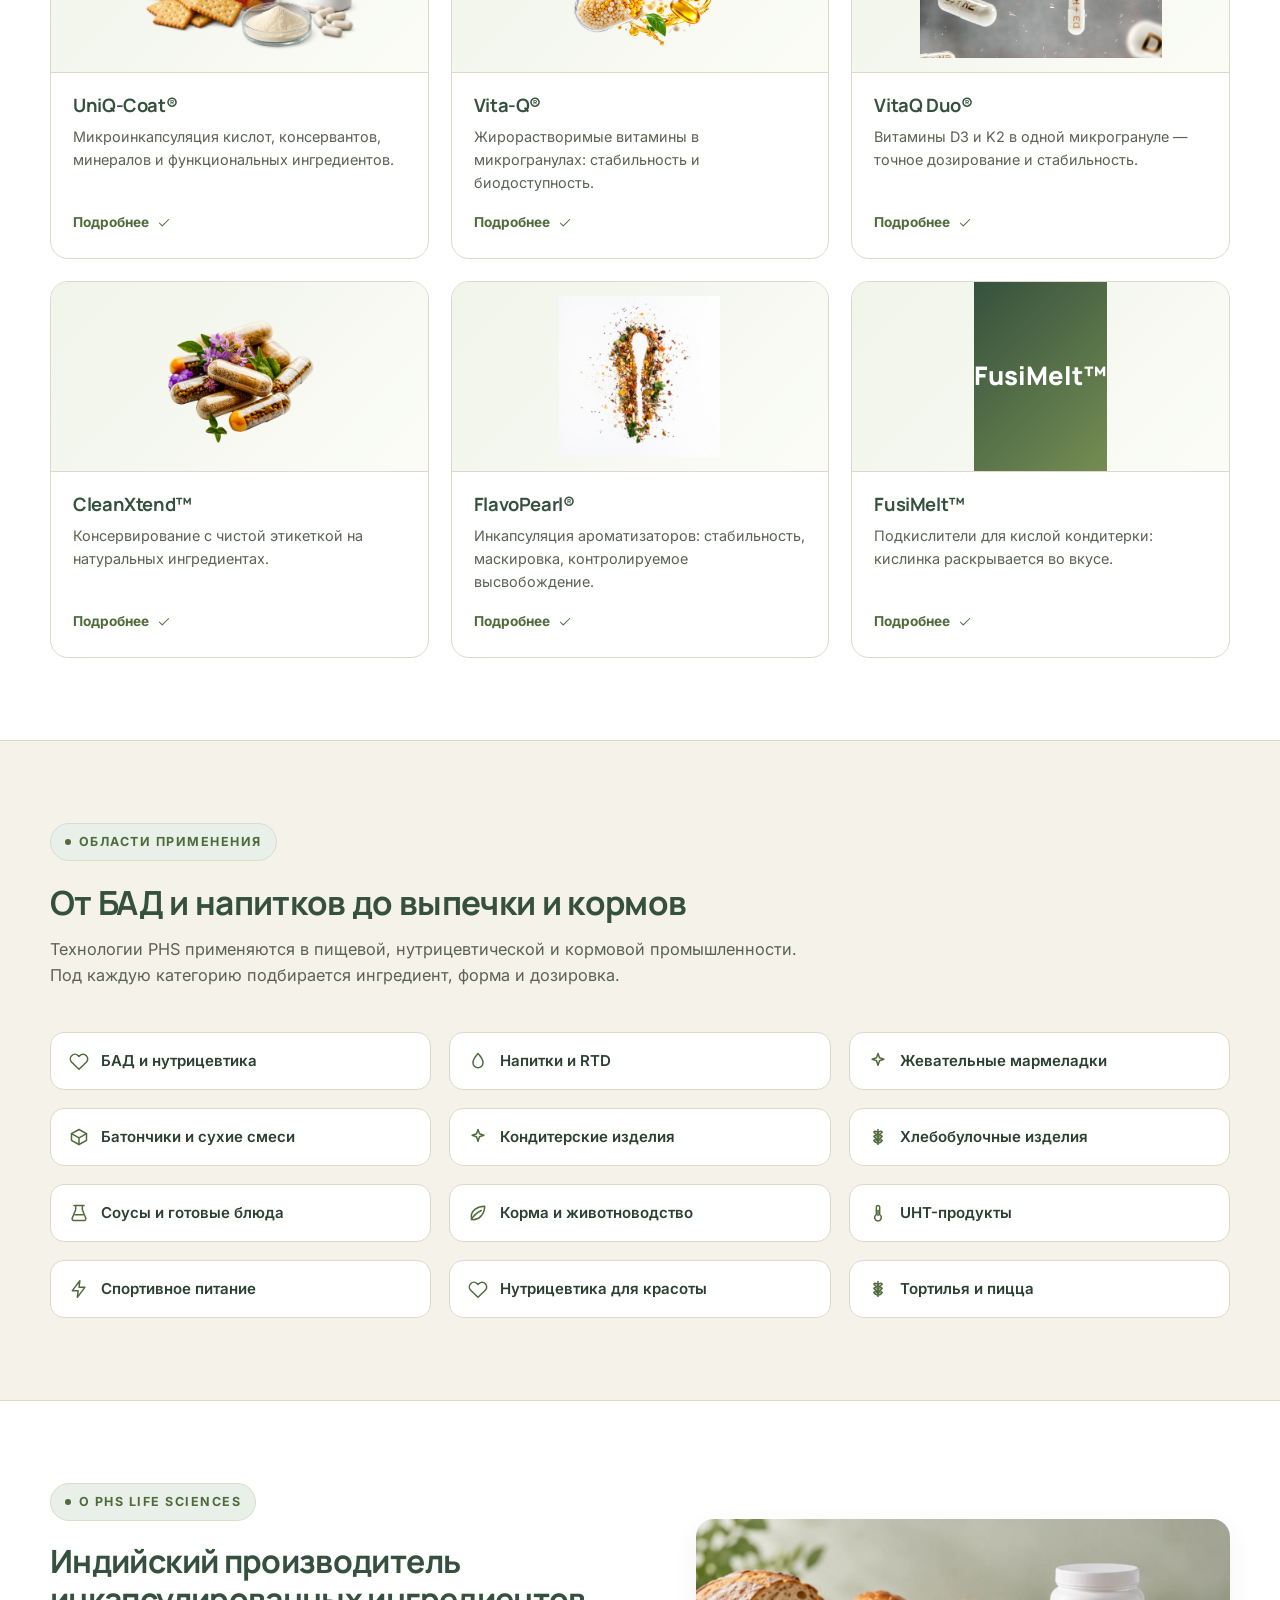
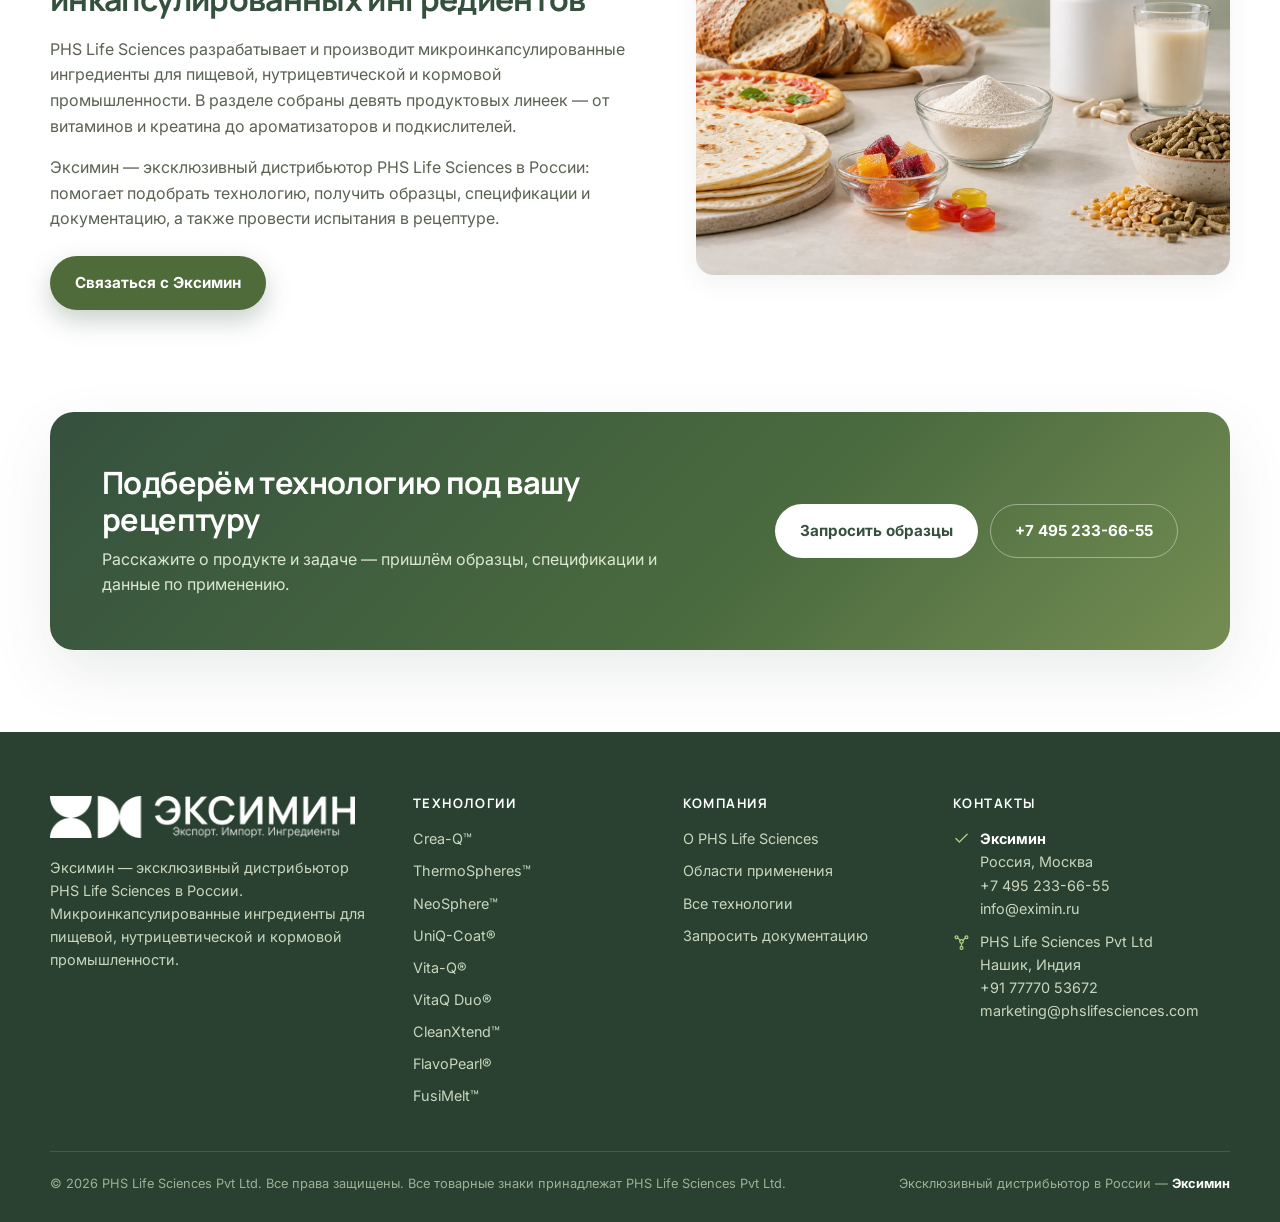
==== commit 2fdc3360: "Eximin brand colors and logo, per-page sample emails; remove draft application illustrations" ====
--- a/index.html
+++ b/index.html
@@ -43,7 +43,7 @@
 </div></section>
 <section class="section soft" id="applications"><div class="container">
 <div class="section-head"><div class="eyebrow">Области применения</div><h2>От БАД и напитков до выпечки и кормов</h2><p>Технологии PHS применяются в пищевой, нутрицевтической и кормовой промышленности. Под каждую категорию подбирается ингредиент, форма и дозировка.</p></div>
-<div class="app-grid"><div class="app-card"><img src="assets/img/apps/supplements.svg" alt="БАД и нутрицевтика" loading="lazy"><div class="app-body"><h3>БАД и нутрицевтика</h3></div></div><div class="app-card"><img src="assets/img/apps/beverages.svg" alt="Напитки и RTD" loading="lazy"><div class="app-body"><h3>Напитки и RTD</h3></div></div><div class="app-card"><img src="assets/img/apps/confectionery.svg" alt="Жевательные мармеладки" loading="lazy"><div class="app-body"><h3>Жевательные мармеладки</h3></div></div><div class="app-card"><img src="assets/img/apps/bars.svg" alt="Батончики и сухие смеси" loading="lazy"><div class="app-body"><h3>Батончики и сухие смеси</h3></div></div><div class="app-card"><img src="assets/img/apps/confectionery.svg" alt="Кондитерские изделия" loading="lazy"><div class="app-body"><h3>Кондитерские изделия</h3></div></div><div class="app-card"><img src="assets/img/apps/bakery.svg" alt="Хлебобулочные изделия" loading="lazy"><div class="app-body"><h3>Хлебобулочные изделия</h3></div></div><div class="app-card"><img src="assets/img/apps/sauces.svg" alt="Соусы и готовые блюда" loading="lazy"><div class="app-body"><h3>Соусы и готовые блюда</h3></div></div><div class="app-card"><img src="assets/img/apps/feed.svg" alt="Корма и животноводство" loading="lazy"><div class="app-body"><h3>Корма и животноводство</h3></div></div><div class="app-card"><img src="assets/img/apps/dairy.svg" alt="UHT-продукты" loading="lazy"><div class="app-body"><h3>UHT-продукты</h3></div></div><div class="app-card"><img src="assets/img/apps/sports.svg" alt="Спортивное питание" loading="lazy"><div class="app-body"><h3>Спортивное питание</h3></div></div><div class="app-card"><img src="assets/img/apps/beauty.svg" alt="Нутрицевтика для красоты" loading="lazy"><div class="app-body"><h3>Нутрицевтика для красоты</h3></div></div><div class="app-card"><img src="assets/img/apps/tortilla.svg" alt="Тортилья и пицца" loading="lazy"><div class="app-body"><h3>Тортилья и пицца</h3></div></div></div>
+<div class="app-grid"><div class="app"><svg class="" viewBox="0 0 24 24" fill="none" stroke="currentColor" stroke-width="1.8" stroke-linecap="round" stroke-linejoin="round" aria-hidden="true"><path d="M20.8 5.6a5.5 5.5 0 0 0-7.8 0L12 6.6l-1-1a5.5 5.5 0 0 0-7.8 7.8l1 1L12 22l7.8-7.6 1-1a5.5 5.5 0 0 0 0-7.8z"/></svg><span>БАД и нутрицевтика</span></div><div class="app"><svg class="" viewBox="0 0 24 24" fill="none" stroke="currentColor" stroke-width="1.8" stroke-linecap="round" stroke-linejoin="round" aria-hidden="true"><path d="M12 3s6 6.5 6 11a6 6 0 0 1-12 0c0-4.5 6-11 6-11z"/></svg><span>Напитки и RTD</span></div><div class="app"><svg class="" viewBox="0 0 24 24" fill="none" stroke="currentColor" stroke-width="1.8" stroke-linecap="round" stroke-linejoin="round" aria-hidden="true"><path d="M12 3l1.8 5.2L19 10l-5.2 1.8L12 17l-1.8-5.2L5 10l5.2-1.8L12 3z"/></svg><span>Жевательные мармеладки</span></div><div class="app"><svg class="" viewBox="0 0 24 24" fill="none" stroke="currentColor" stroke-width="1.8" stroke-linecap="round" stroke-linejoin="round" aria-hidden="true"><path d="M21 8l-9-5-9 5v8l9 5 9-5V8z"/><path d="M3 8l9 5 9-5M12 13v8"/></svg><span>Батончики и сухие смеси</span></div><div class="app"><svg class="" viewBox="0 0 24 24" fill="none" stroke="currentColor" stroke-width="1.8" stroke-linecap="round" stroke-linejoin="round" aria-hidden="true"><path d="M12 3l1.8 5.2L19 10l-5.2 1.8L12 17l-1.8-5.2L5 10l5.2-1.8L12 3z"/></svg><span>Кондитерские изделия</span></div><div class="app"><svg class="" viewBox="0 0 24 24" fill="none" stroke="currentColor" stroke-width="1.8" stroke-linecap="round" stroke-linejoin="round" aria-hidden="true"><path d="M12 3v18M12 7c2-2 4-2 5-1-1 2-3 3-5 3M12 7c-2-2-4-2-5-1 1 2 3 3 5 3M12 12c2-2 4-2 5-1-1 2-3 3-5 3M12 12c-2-2-4-2-5-1 1 2 3 3 5 3M12 17c2-2 4-2 5-1-1 2-3 3-5 3M12 17c-2-2-4-2-5-1 1 2 3 3 5 3"/></svg><span>Хлебобулочные изделия</span></div><div class="app"><svg class="" viewBox="0 0 24 24" fill="none" stroke="currentColor" stroke-width="1.8" stroke-linecap="round" stroke-linejoin="round" aria-hidden="true"><path d="M6 3h12M8 3v5l-4 10a2 2 0 0 0 1.8 3h12.4A2 2 0 0 0 20 18L16 8V3"/><path d="M7 14h10"/></svg><span>Соусы и готовые блюда</span></div><div class="app"><svg class="" viewBox="0 0 24 24" fill="none" stroke="currentColor" stroke-width="1.8" stroke-linecap="round" stroke-linejoin="round" aria-hidden="true"><path d="M20 4C11 4 4 9 4 16c0 2.2.8 4 2 4 7 0 14-6 14-16z"/><path d="M4 20c3-6 8-9 12-11"/></svg><span>Корма и животноводство</span></div><div class="app"><svg class="" viewBox="0 0 24 24" fill="none" stroke="currentColor" stroke-width="1.8" stroke-linecap="round" stroke-linejoin="round" aria-hidden="true"><path d="M14 14V5a2 2 0 1 0-4 0v9a4 4 0 1 0 4 0z"/><path d="M12 9v6"/></svg><span>UHT-продукты</span></div><div class="app"><svg class="" viewBox="0 0 24 24" fill="none" stroke="currentColor" stroke-width="1.8" stroke-linecap="round" stroke-linejoin="round" aria-hidden="true"><path d="M13 2L4 14h7l-1 8 9-12h-7l1-8z"/></svg><span>Спортивное питание</span></div><div class="app"><svg class="" viewBox="0 0 24 24" fill="none" stroke="currentColor" stroke-width="1.8" stroke-linecap="round" stroke-linejoin="round" aria-hidden="true"><path d="M20.8 5.6a5.5 5.5 0 0 0-7.8 0L12 6.6l-1-1a5.5 5.5 0 0 0-7.8 7.8l1 1L12 22l7.8-7.6 1-1a5.5 5.5 0 0 0 0-7.8z"/></svg><span>Нутрицевтика для красоты</span></div><div class="app"><svg class="" viewBox="0 0 24 24" fill="none" stroke="currentColor" stroke-width="1.8" stroke-linecap="round" stroke-linejoin="round" aria-hidden="true"><path d="M12 3v18M12 7c2-2 4-2 5-1-1 2-3 3-5 3M12 7c-2-2-4-2-5-1 1 2 3 3 5 3M12 12c2-2 4-2 5-1-1 2-3 3-5 3M12 12c-2-2-4-2-5-1 1 2 3 3 5 3M12 17c2-2 4-2 5-1-1 2-3 3-5 3M12 17c-2-2-4-2-5-1 1 2 3 3 5 3"/></svg><span>Тортилья и пицца</span></div></div>
 </div></section>
 <section class="section" id="about"><div class="container"><div class="split">
 <div><div class="eyebrow">О PHS Life Sciences</div><h2>Индийский производитель инкапсулированных ингредиентов</h2>
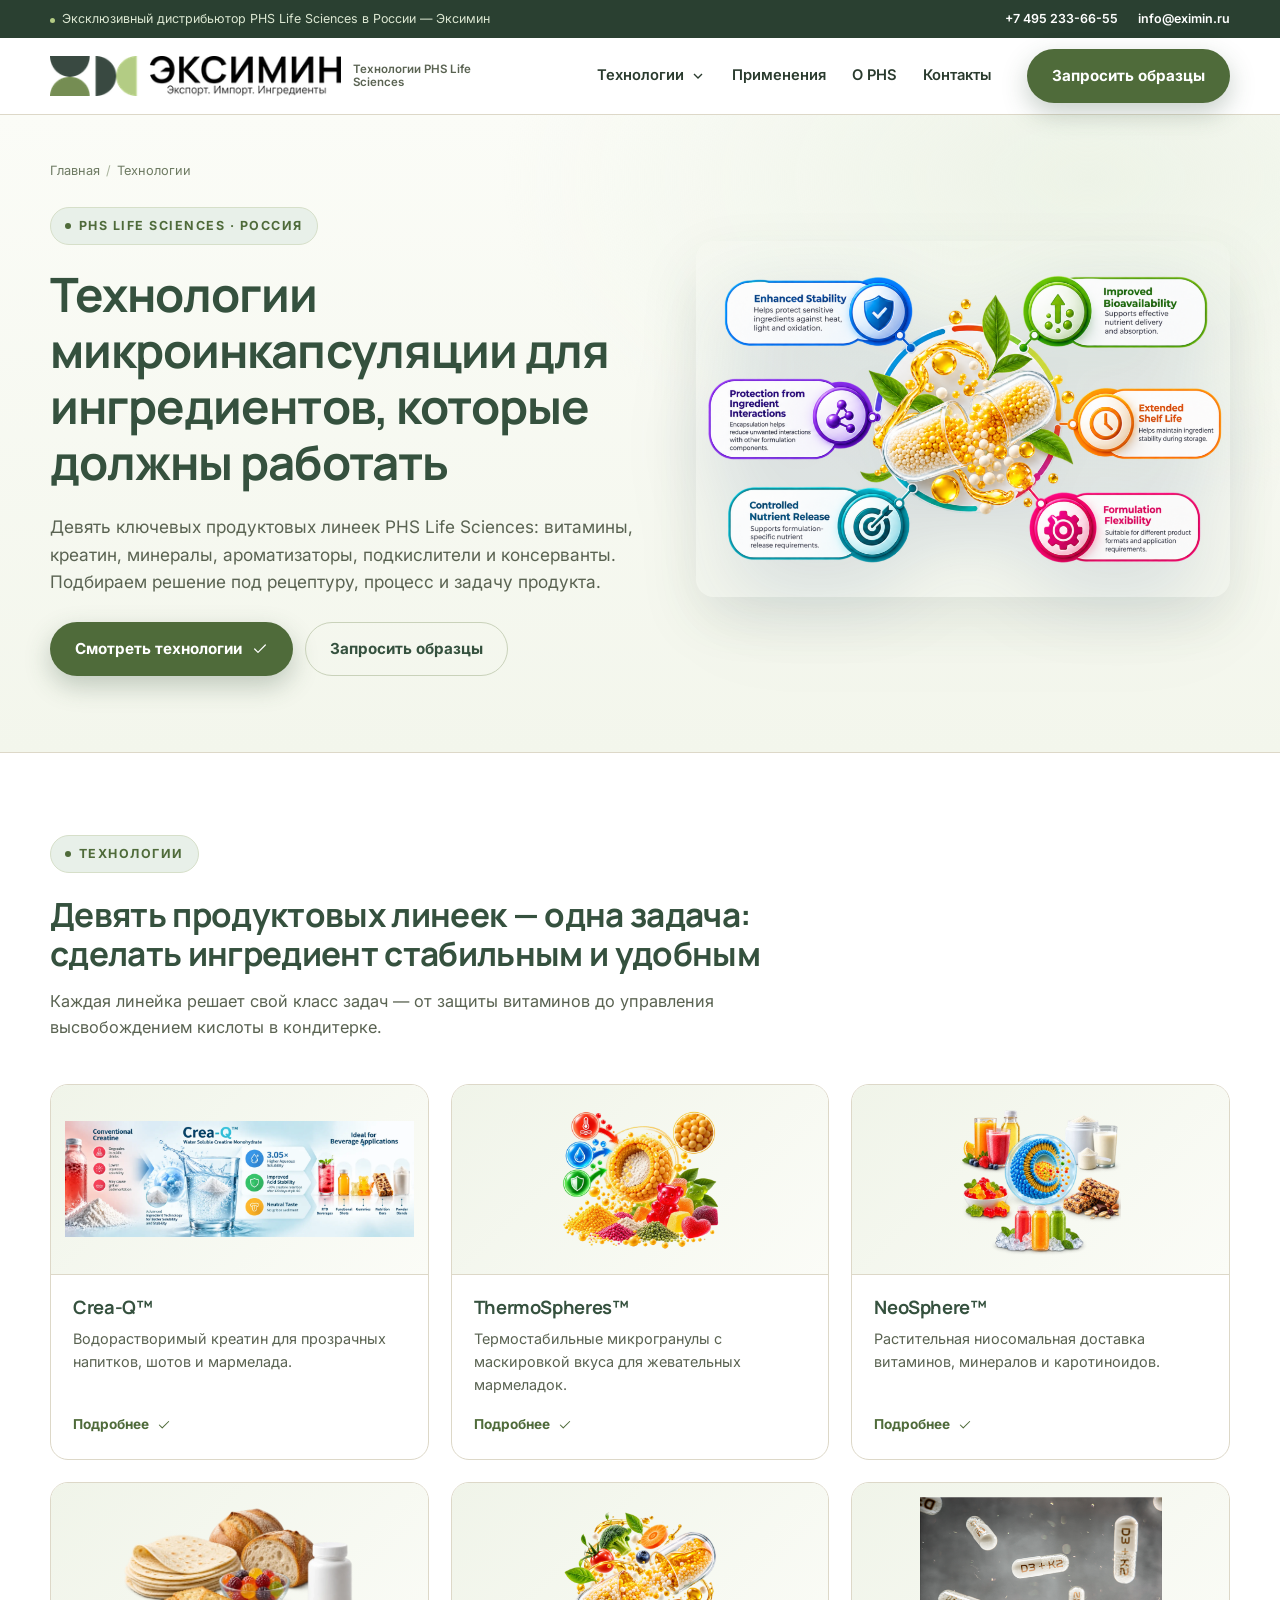
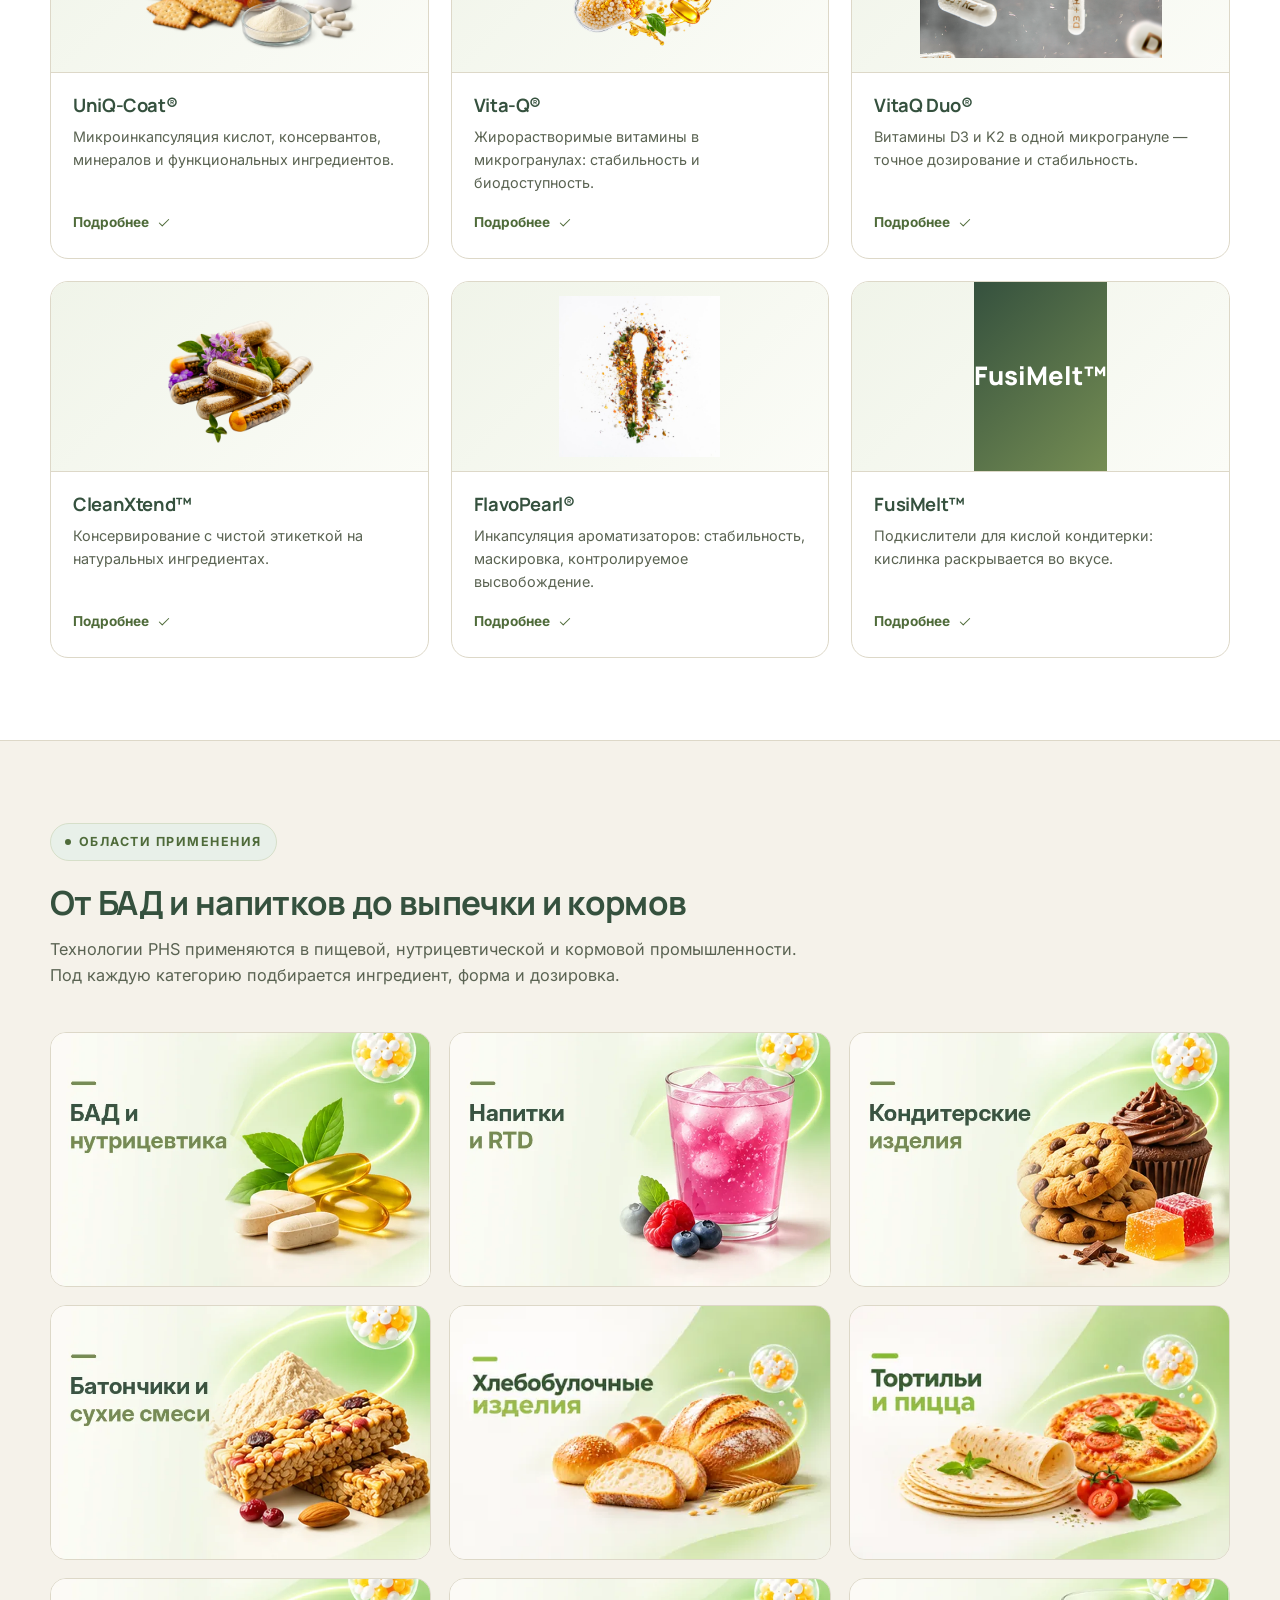
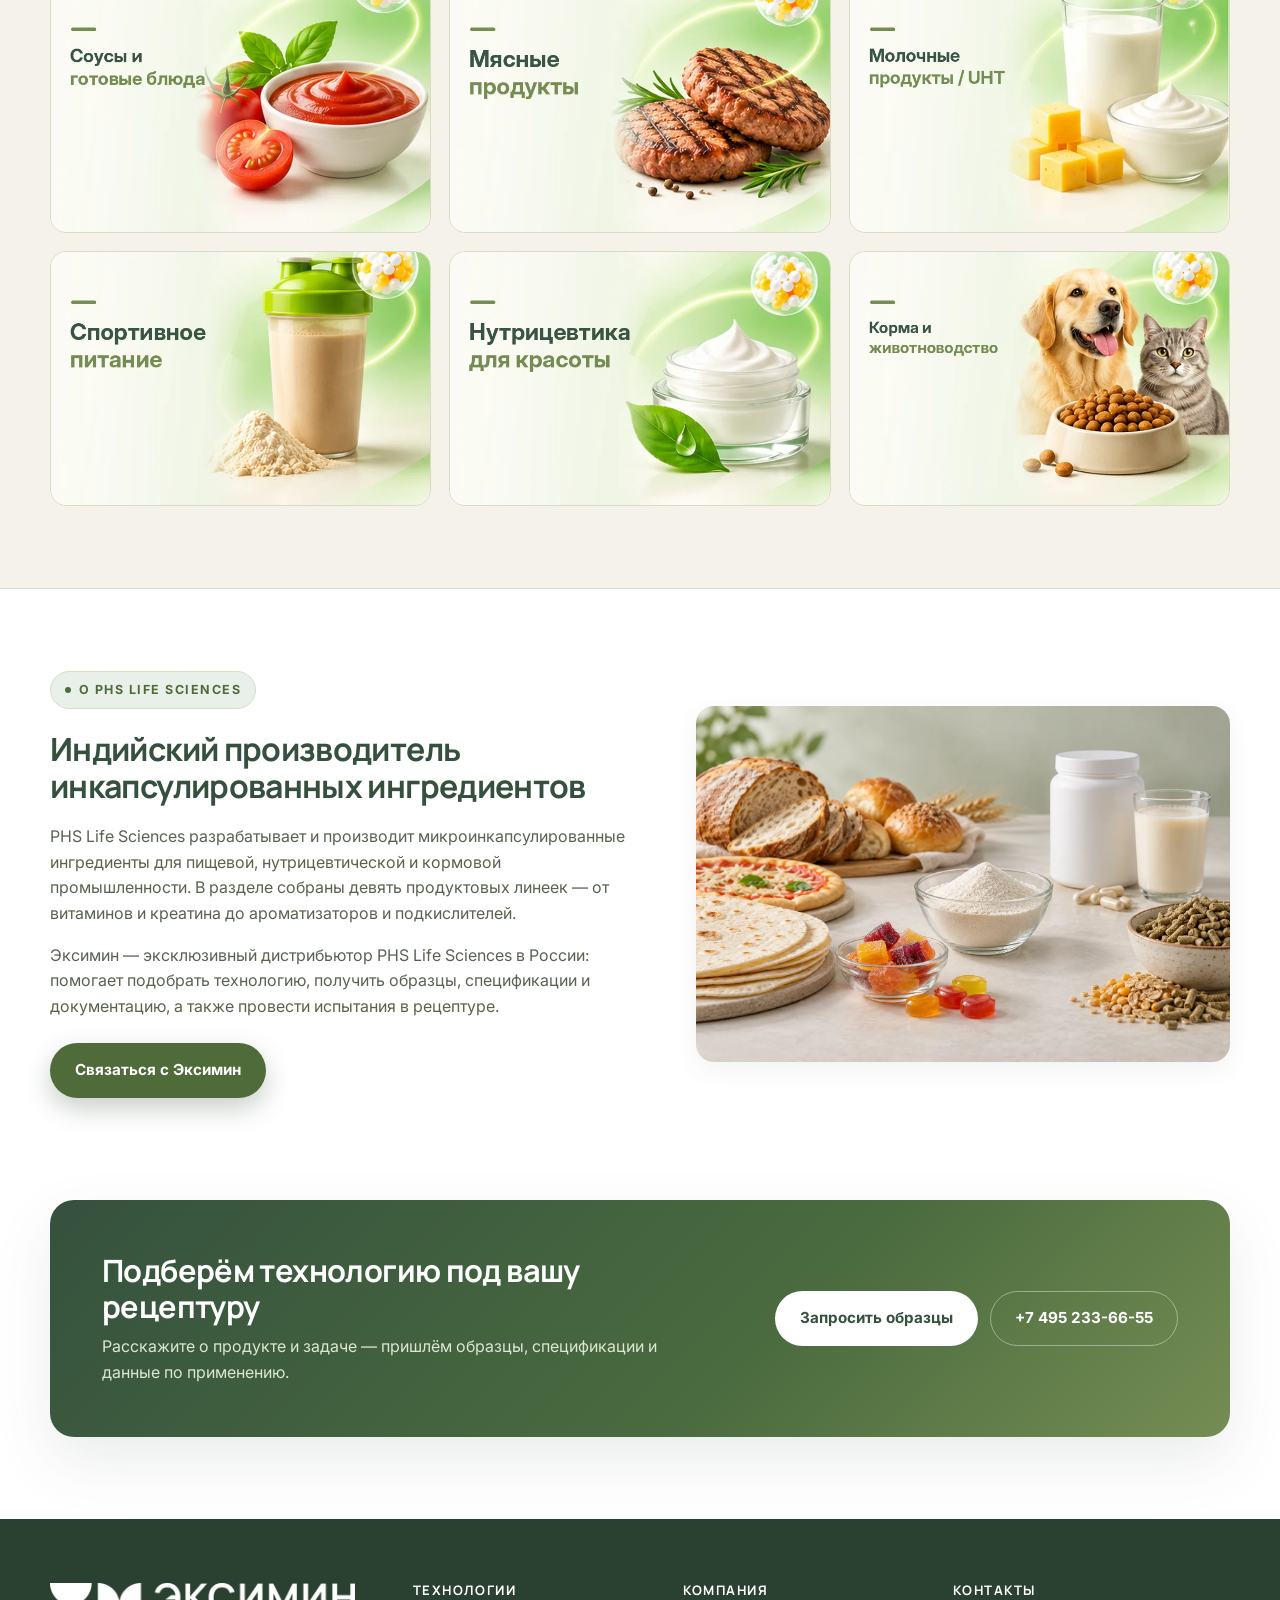
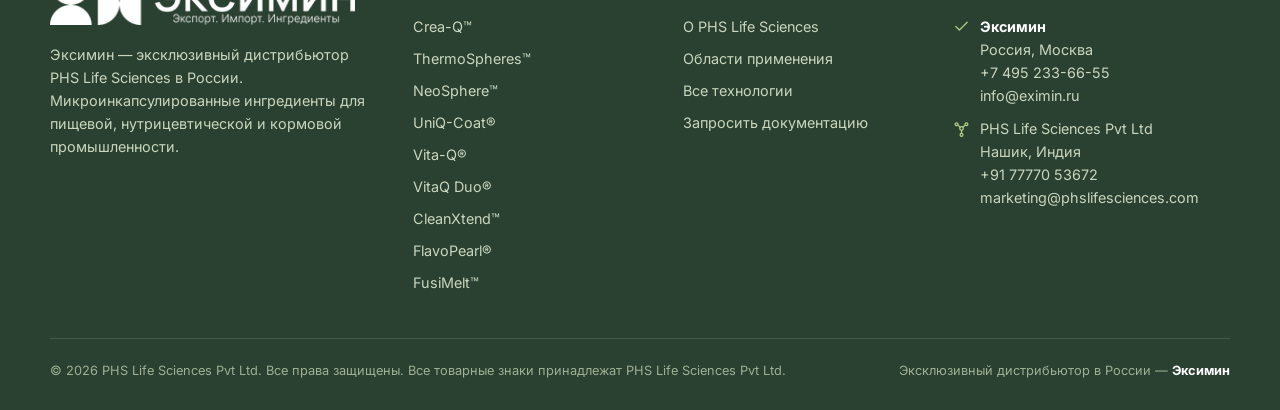
==== commit 21e1e5d0: "Application cards: use the new 3:2 webp images (12 topics), srcset for 480w variants" ====
--- a/index.html
+++ b/index.html
@@ -43,7 +43,7 @@
 </div></section>
 <section class="section soft" id="applications"><div class="container">
 <div class="section-head"><div class="eyebrow">Области применения</div><h2>От БАД и напитков до выпечки и кормов</h2><p>Технологии PHS применяются в пищевой, нутрицевтической и кормовой промышленности. Под каждую категорию подбирается ингредиент, форма и дозировка.</p></div>
-<div class="app-grid"><div class="app"><svg class="" viewBox="0 0 24 24" fill="none" stroke="currentColor" stroke-width="1.8" stroke-linecap="round" stroke-linejoin="round" aria-hidden="true"><path d="M20.8 5.6a5.5 5.5 0 0 0-7.8 0L12 6.6l-1-1a5.5 5.5 0 0 0-7.8 7.8l1 1L12 22l7.8-7.6 1-1a5.5 5.5 0 0 0 0-7.8z"/></svg><span>БАД и нутрицевтика</span></div><div class="app"><svg class="" viewBox="0 0 24 24" fill="none" stroke="currentColor" stroke-width="1.8" stroke-linecap="round" stroke-linejoin="round" aria-hidden="true"><path d="M12 3s6 6.5 6 11a6 6 0 0 1-12 0c0-4.5 6-11 6-11z"/></svg><span>Напитки и RTD</span></div><div class="app"><svg class="" viewBox="0 0 24 24" fill="none" stroke="currentColor" stroke-width="1.8" stroke-linecap="round" stroke-linejoin="round" aria-hidden="true"><path d="M12 3l1.8 5.2L19 10l-5.2 1.8L12 17l-1.8-5.2L5 10l5.2-1.8L12 3z"/></svg><span>Жевательные мармеладки</span></div><div class="app"><svg class="" viewBox="0 0 24 24" fill="none" stroke="currentColor" stroke-width="1.8" stroke-linecap="round" stroke-linejoin="round" aria-hidden="true"><path d="M21 8l-9-5-9 5v8l9 5 9-5V8z"/><path d="M3 8l9 5 9-5M12 13v8"/></svg><span>Батончики и сухие смеси</span></div><div class="app"><svg class="" viewBox="0 0 24 24" fill="none" stroke="currentColor" stroke-width="1.8" stroke-linecap="round" stroke-linejoin="round" aria-hidden="true"><path d="M12 3l1.8 5.2L19 10l-5.2 1.8L12 17l-1.8-5.2L5 10l5.2-1.8L12 3z"/></svg><span>Кондитерские изделия</span></div><div class="app"><svg class="" viewBox="0 0 24 24" fill="none" stroke="currentColor" stroke-width="1.8" stroke-linecap="round" stroke-linejoin="round" aria-hidden="true"><path d="M12 3v18M12 7c2-2 4-2 5-1-1 2-3 3-5 3M12 7c-2-2-4-2-5-1 1 2 3 3 5 3M12 12c2-2 4-2 5-1-1 2-3 3-5 3M12 12c-2-2-4-2-5-1 1 2 3 3 5 3M12 17c2-2 4-2 5-1-1 2-3 3-5 3M12 17c-2-2-4-2-5-1 1 2 3 3 5 3"/></svg><span>Хлебобулочные изделия</span></div><div class="app"><svg class="" viewBox="0 0 24 24" fill="none" stroke="currentColor" stroke-width="1.8" stroke-linecap="round" stroke-linejoin="round" aria-hidden="true"><path d="M6 3h12M8 3v5l-4 10a2 2 0 0 0 1.8 3h12.4A2 2 0 0 0 20 18L16 8V3"/><path d="M7 14h10"/></svg><span>Соусы и готовые блюда</span></div><div class="app"><svg class="" viewBox="0 0 24 24" fill="none" stroke="currentColor" stroke-width="1.8" stroke-linecap="round" stroke-linejoin="round" aria-hidden="true"><path d="M20 4C11 4 4 9 4 16c0 2.2.8 4 2 4 7 0 14-6 14-16z"/><path d="M4 20c3-6 8-9 12-11"/></svg><span>Корма и животноводство</span></div><div class="app"><svg class="" viewBox="0 0 24 24" fill="none" stroke="currentColor" stroke-width="1.8" stroke-linecap="round" stroke-linejoin="round" aria-hidden="true"><path d="M14 14V5a2 2 0 1 0-4 0v9a4 4 0 1 0 4 0z"/><path d="M12 9v6"/></svg><span>UHT-продукты</span></div><div class="app"><svg class="" viewBox="0 0 24 24" fill="none" stroke="currentColor" stroke-width="1.8" stroke-linecap="round" stroke-linejoin="round" aria-hidden="true"><path d="M13 2L4 14h7l-1 8 9-12h-7l1-8z"/></svg><span>Спортивное питание</span></div><div class="app"><svg class="" viewBox="0 0 24 24" fill="none" stroke="currentColor" stroke-width="1.8" stroke-linecap="round" stroke-linejoin="round" aria-hidden="true"><path d="M20.8 5.6a5.5 5.5 0 0 0-7.8 0L12 6.6l-1-1a5.5 5.5 0 0 0-7.8 7.8l1 1L12 22l7.8-7.6 1-1a5.5 5.5 0 0 0 0-7.8z"/></svg><span>Нутрицевтика для красоты</span></div><div class="app"><svg class="" viewBox="0 0 24 24" fill="none" stroke="currentColor" stroke-width="1.8" stroke-linecap="round" stroke-linejoin="round" aria-hidden="true"><path d="M12 3v18M12 7c2-2 4-2 5-1-1 2-3 3-5 3M12 7c-2-2-4-2-5-1 1 2 3 3 5 3M12 12c2-2 4-2 5-1-1 2-3 3-5 3M12 12c-2-2-4-2-5-1 1 2 3 3 5 3M12 17c2-2 4-2 5-1-1 2-3 3-5 3M12 17c-2-2-4-2-5-1 1 2 3 3 5 3"/></svg><span>Тортилья и пицца</span></div></div>
+<div class="app-grid"><div class="app-card"><img src="assets/img/phs_application_supplements_720w.webp" alt="БАД и нутрицевтика" loading="lazy" decoding="async" width="720" height="480"><h3 class="sr-only">БАД и нутрицевтика</h3></div><div class="app-card"><img src="assets/img/phs_application_beverages_720w.webp" alt="Напитки и RTD" loading="lazy" decoding="async" width="720" height="480"><h3 class="sr-only">Напитки и RTD</h3></div><div class="app-card"><img src="assets/img/phs_application_confectionery_720w.webp" alt="Кондитерские изделия и мармелад" loading="lazy" decoding="async" width="720" height="480"><h3 class="sr-only">Кондитерские изделия и мармелад</h3></div><div class="app-card"><img src="assets/img/phs_application_bars_powders_720w.webp" alt="Батончики и сухие смеси" loading="lazy" decoding="async" width="720" height="480"><h3 class="sr-only">Батончики и сухие смеси</h3></div><div class="app-card"><img src="assets/img/phs_application_bakery_720w.webp" srcset="assets/img/phs_application_bakery_480w.webp 480w, assets/img/phs_application_bakery_720w.webp 720w" sizes="(max-width:640px) 100vw, (max-width:980px) 50vw, 33vw" alt="Хлебобулочные изделия" loading="lazy" decoding="async" width="720" height="480"><h3 class="sr-only">Хлебобулочные изделия</h3></div><div class="app-card"><img src="assets/img/phs_application_tortilla_pizza_720w.webp" srcset="assets/img/phs_application_tortilla_pizza_480w.webp 480w, assets/img/phs_application_tortilla_pizza_720w.webp 720w" sizes="(max-width:640px) 100vw, (max-width:980px) 50vw, 33vw" alt="Тортилья и пицца" loading="lazy" decoding="async" width="720" height="480"><h3 class="sr-only">Тортилья и пицца</h3></div><div class="app-card"><img src="assets/img/phs_application_sauces_ready_meals_720w.webp" alt="Соусы и готовые блюда" loading="lazy" decoding="async" width="720" height="480"><h3 class="sr-only">Соусы и готовые блюда</h3></div><div class="app-card"><img src="assets/img/phs_application_meat_720w.webp" alt="Мясные продукты" loading="lazy" decoding="async" width="720" height="480"><h3 class="sr-only">Мясные продукты</h3></div><div class="app-card"><img src="assets/img/phs_application_dairy_uht_720w.webp" alt="Молочные продукты и UHT" loading="lazy" decoding="async" width="720" height="480"><h3 class="sr-only">Молочные продукты и UHT</h3></div><div class="app-card"><img src="assets/img/phs_application_sports_nutrition_720w.webp" alt="Спортивное питание" loading="lazy" decoding="async" width="720" height="480"><h3 class="sr-only">Спортивное питание</h3></div><div class="app-card"><img src="assets/img/phs_application_beauty_720w.webp" alt="Нутрицевтика для красоты" loading="lazy" decoding="async" width="720" height="480"><h3 class="sr-only">Нутрицевтика для красоты</h3></div><div class="app-card"><img src="assets/img/phs_application_feed_720w.webp" alt="Корма и животноводство" loading="lazy" decoding="async" width="720" height="480"><h3 class="sr-only">Корма и животноводство</h3></div></div>
 </div></section>
 <section class="section" id="about"><div class="container"><div class="split">
 <div><div class="eyebrow">О PHS Life Sciences</div><h2>Индийский производитель инкапсулированных ингредиентов</h2>
--- a/style.css
+++ b/style.css
@@ -248,8 +248,9 @@
 .app-grid{display:grid;grid-template-columns:repeat(3,1fr);gap:18px}
 .app-card{background:#fff;border:1px solid var(--line);border-radius:16px;overflow:hidden;transition:.2s ease}
 .app-card:hover{transform:translateY(-3px);box-shadow:var(--shadow-sm);border-color:#CBD8C0}
-.app-card img{width:100%;height:170px;object-fit:cover;display:block;background:var(--bg)}
+.app-card img{width:100%;aspect-ratio:3/2;height:auto;object-fit:cover;display:block;background:var(--bg)}
 .app-body{padding:14px 16px 16px}
 .app-body h3{font-size:.98rem;color:var(--navy);margin:0}
 @media (max-width:980px){.app-grid{grid-template-columns:repeat(2,1fr)}.logo-sub{display:none}}
-@media (max-width:640px){.app-grid{grid-template-columns:1fr}.app-card img{height:190px}}
+@media (max-width:640px){.app-grid{grid-template-columns:1fr}}
+.sr-only{position:absolute;width:1px;height:1px;padding:0;margin:-1px;overflow:hidden;clip:rect(0 0 0 0);white-space:nowrap;border:0}
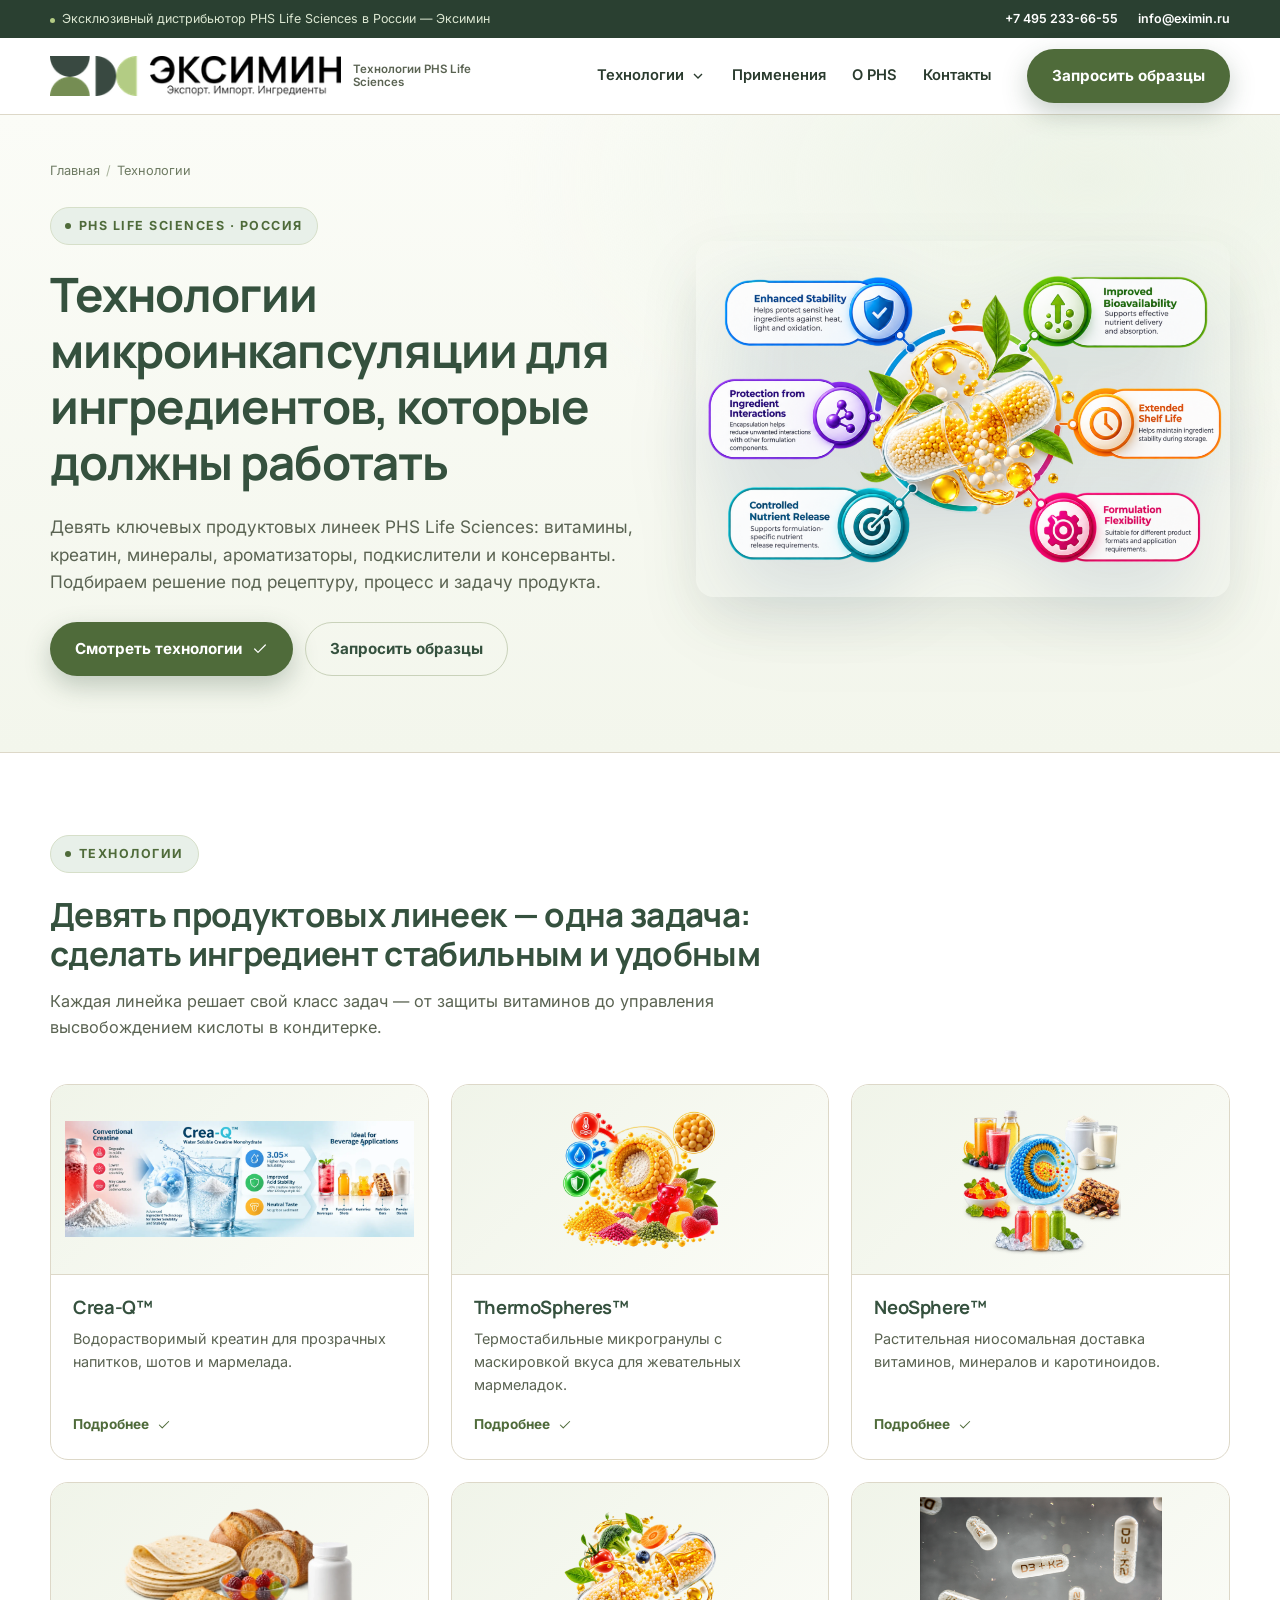
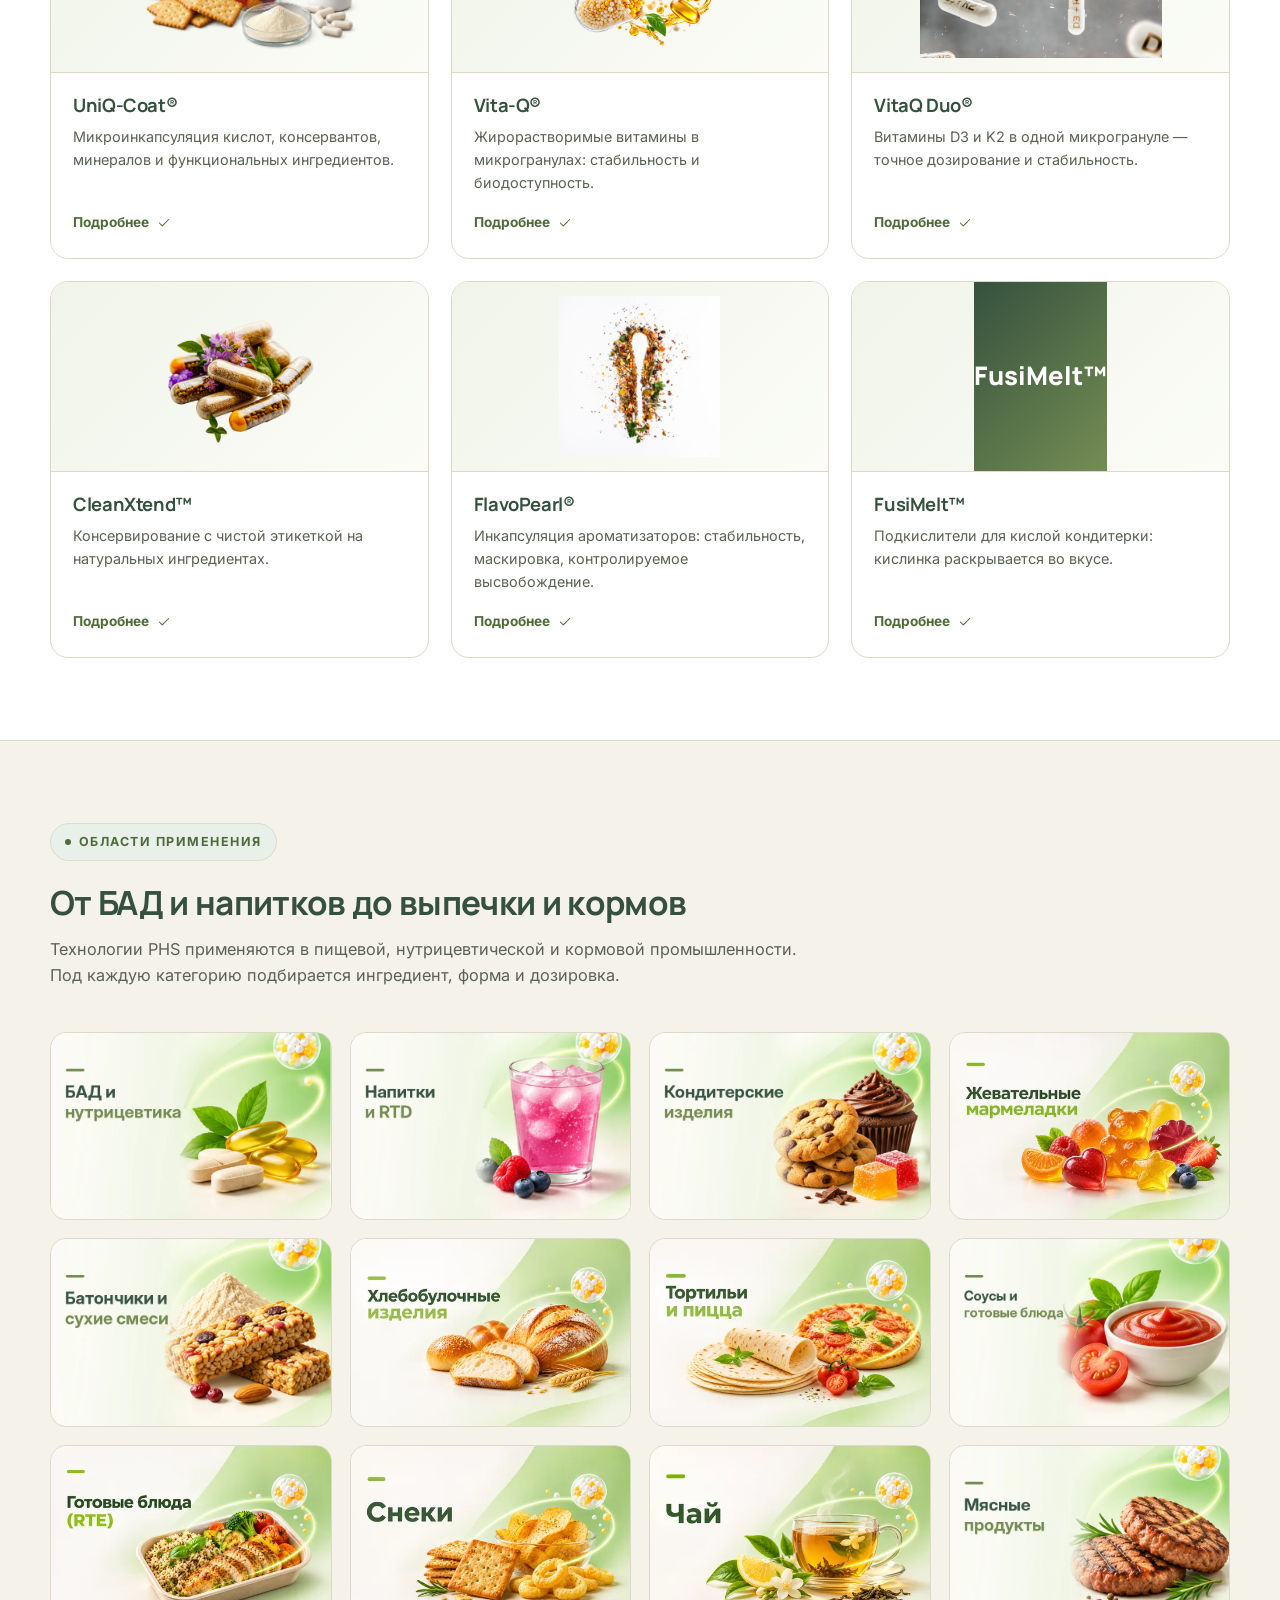
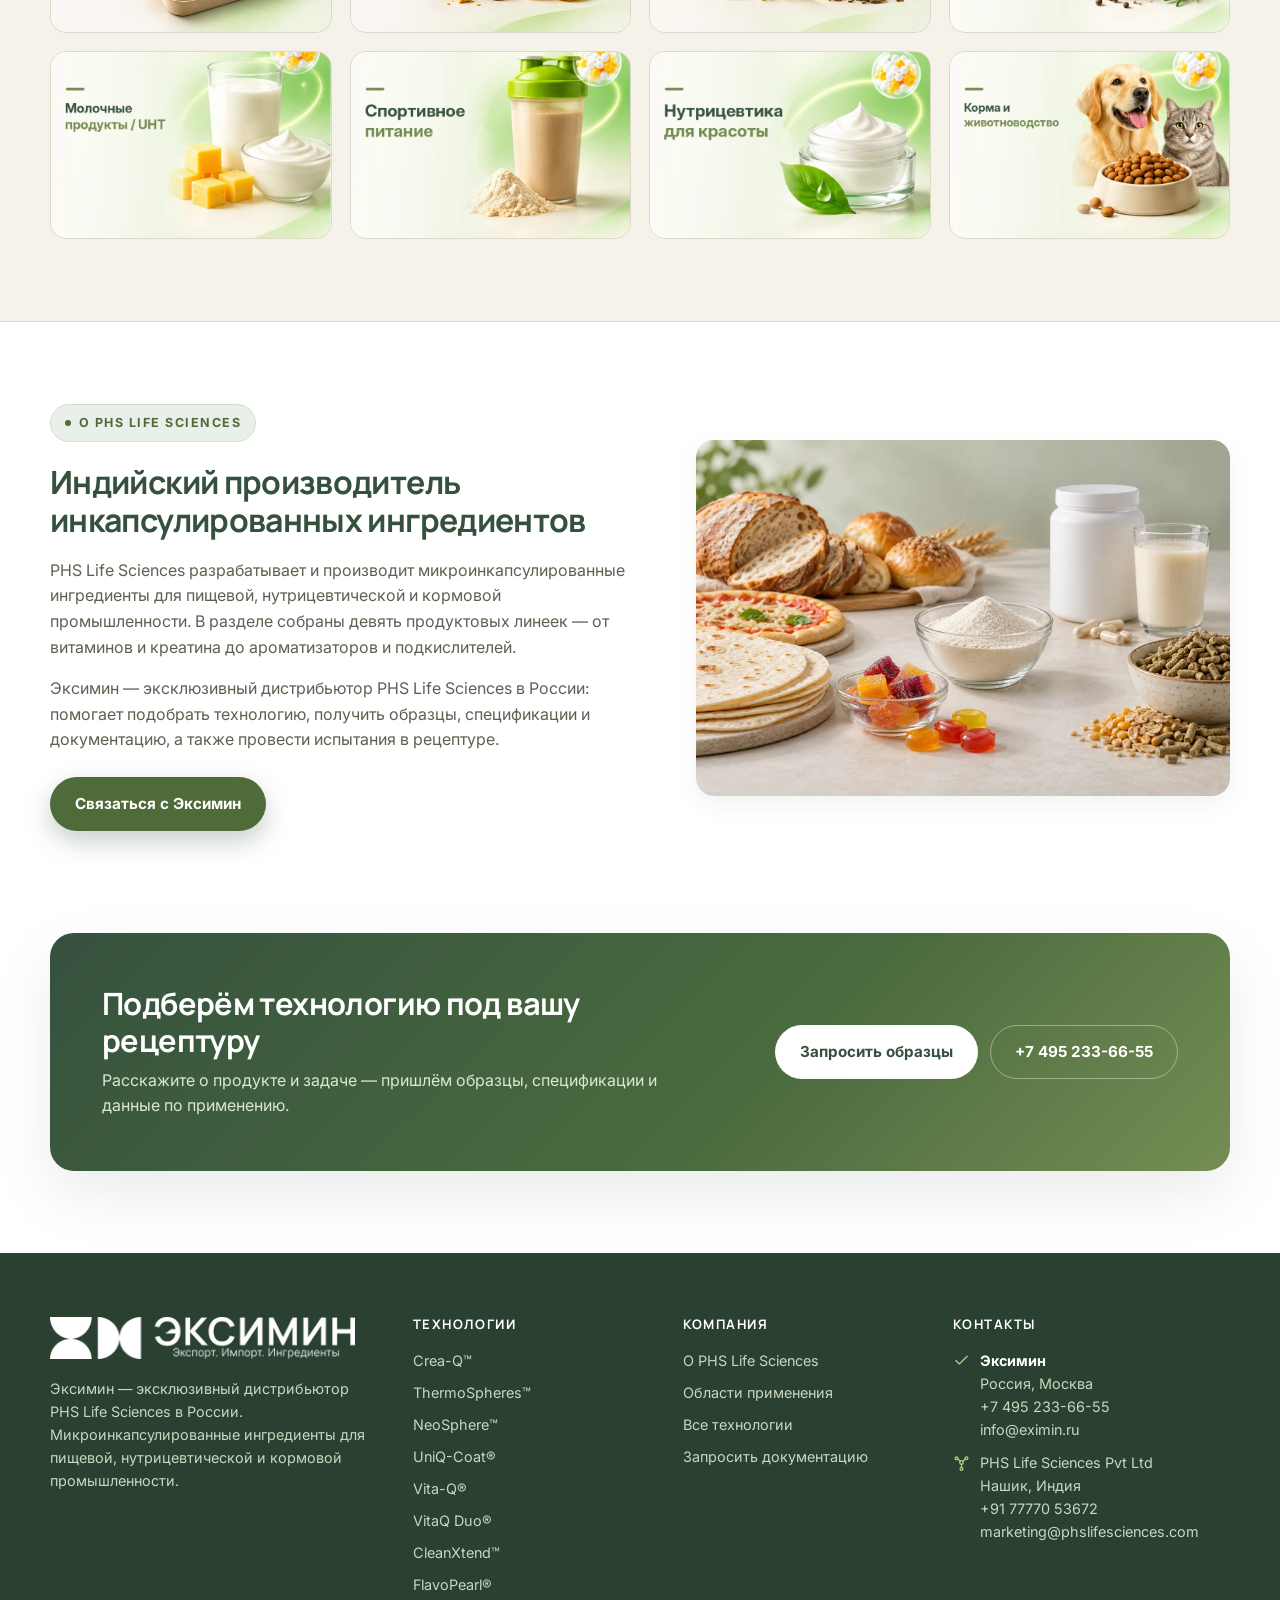
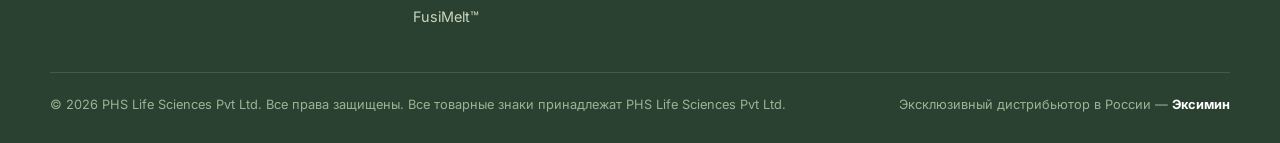
==== commit c5a439f2: "Applications: cover all sections with photos — gummies, capsules, shots, powders, RTE, snacks, tea, " ====
--- a/index.html
+++ b/index.html
@@ -43,7 +43,7 @@
 </div></section>
 <section class="section soft" id="applications"><div class="container">
 <div class="section-head"><div class="eyebrow">Области применения</div><h2>От БАД и напитков до выпечки и кормов</h2><p>Технологии PHS применяются в пищевой, нутрицевтической и кормовой промышленности. Под каждую категорию подбирается ингредиент, форма и дозировка.</p></div>
-<div class="app-grid"><div class="app-card"><img src="assets/img/phs_application_supplements_720w.webp" alt="БАД и нутрицевтика" loading="lazy" decoding="async" width="720" height="480"><h3 class="sr-only">БАД и нутрицевтика</h3></div><div class="app-card"><img src="assets/img/phs_application_beverages_720w.webp" alt="Напитки и RTD" loading="lazy" decoding="async" width="720" height="480"><h3 class="sr-only">Напитки и RTD</h3></div><div class="app-card"><img src="assets/img/phs_application_confectionery_720w.webp" alt="Кондитерские изделия и мармелад" loading="lazy" decoding="async" width="720" height="480"><h3 class="sr-only">Кондитерские изделия и мармелад</h3></div><div class="app-card"><img src="assets/img/phs_application_bars_powders_720w.webp" alt="Батончики и сухие смеси" loading="lazy" decoding="async" width="720" height="480"><h3 class="sr-only">Батончики и сухие смеси</h3></div><div class="app-card"><img src="assets/img/phs_application_bakery_720w.webp" srcset="assets/img/phs_application_bakery_480w.webp 480w, assets/img/phs_application_bakery_720w.webp 720w" sizes="(max-width:640px) 100vw, (max-width:980px) 50vw, 33vw" alt="Хлебобулочные изделия" loading="lazy" decoding="async" width="720" height="480"><h3 class="sr-only">Хлебобулочные изделия</h3></div><div class="app-card"><img src="assets/img/phs_application_tortilla_pizza_720w.webp" srcset="assets/img/phs_application_tortilla_pizza_480w.webp 480w, assets/img/phs_application_tortilla_pizza_720w.webp 720w" sizes="(max-width:640px) 100vw, (max-width:980px) 50vw, 33vw" alt="Тортилья и пицца" loading="lazy" decoding="async" width="720" height="480"><h3 class="sr-only">Тортилья и пицца</h3></div><div class="app-card"><img src="assets/img/phs_application_sauces_ready_meals_720w.webp" alt="Соусы и готовые блюда" loading="lazy" decoding="async" width="720" height="480"><h3 class="sr-only">Соусы и готовые блюда</h3></div><div class="app-card"><img src="assets/img/phs_application_meat_720w.webp" alt="Мясные продукты" loading="lazy" decoding="async" width="720" height="480"><h3 class="sr-only">Мясные продукты</h3></div><div class="app-card"><img src="assets/img/phs_application_dairy_uht_720w.webp" alt="Молочные продукты и UHT" loading="lazy" decoding="async" width="720" height="480"><h3 class="sr-only">Молочные продукты и UHT</h3></div><div class="app-card"><img src="assets/img/phs_application_sports_nutrition_720w.webp" alt="Спортивное питание" loading="lazy" decoding="async" width="720" height="480"><h3 class="sr-only">Спортивное питание</h3></div><div class="app-card"><img src="assets/img/phs_application_beauty_720w.webp" alt="Нутрицевтика для красоты" loading="lazy" decoding="async" width="720" height="480"><h3 class="sr-only">Нутрицевтика для красоты</h3></div><div class="app-card"><img src="assets/img/phs_application_feed_720w.webp" alt="Корма и животноводство" loading="lazy" decoding="async" width="720" height="480"><h3 class="sr-only">Корма и животноводство</h3></div></div>
+<div class="app-grid app-grid--4"><div class="app-card"><img src="assets/img/phs_application_supplements_720w.webp" alt="БАД и нутрицевтика" loading="lazy" decoding="async" width="720" height="480"><h3 class="sr-only">БАД и нутрицевтика</h3></div><div class="app-card"><img src="assets/img/phs_application_beverages_720w.webp" alt="Напитки и RTD" loading="lazy" decoding="async" width="720" height="480"><h3 class="sr-only">Напитки и RTD</h3></div><div class="app-card"><img src="assets/img/phs_application_confectionery_720w.webp" alt="Кондитерские изделия" loading="lazy" decoding="async" width="720" height="480"><h3 class="sr-only">Кондитерские изделия</h3></div><div class="app-card"><img src="assets/img/phs_application_gummies_720w.webp" srcset="assets/img/phs_application_gummies_480w.webp 480w, assets/img/phs_application_gummies_720w.webp 720w" sizes="(max-width:640px) 100vw, (max-width:980px) 50vw, 33vw" alt="Жевательные мармеладки" loading="lazy" decoding="async" width="720" height="480"><h3 class="sr-only">Жевательные мармеладки</h3></div><div class="app-card"><img src="assets/img/phs_application_bars_powders_720w.webp" alt="Батончики и сухие смеси" loading="lazy" decoding="async" width="720" height="480"><h3 class="sr-only">Батончики и сухие смеси</h3></div><div class="app-card"><img src="assets/img/phs_application_bakery_720w.webp" srcset="assets/img/phs_application_bakery_480w.webp 480w, assets/img/phs_application_bakery_720w.webp 720w" sizes="(max-width:640px) 100vw, (max-width:980px) 50vw, 33vw" alt="Хлебобулочные изделия" loading="lazy" decoding="async" width="720" height="480"><h3 class="sr-only">Хлебобулочные изделия</h3></div><div class="app-card"><img src="assets/img/phs_application_tortilla_pizza_720w.webp" srcset="assets/img/phs_application_tortilla_pizza_480w.webp 480w, assets/img/phs_application_tortilla_pizza_720w.webp 720w" sizes="(max-width:640px) 100vw, (max-width:980px) 50vw, 33vw" alt="Тортилья и пицца" loading="lazy" decoding="async" width="720" height="480"><h3 class="sr-only">Тортилья и пицца</h3></div><div class="app-card"><img src="assets/img/phs_application_sauces_ready_meals_720w.webp" alt="Соусы и готовые блюда" loading="lazy" decoding="async" width="720" height="480"><h3 class="sr-only">Соусы и готовые блюда</h3></div><div class="app-card"><img src="assets/img/phs_application_ready_meals_720w.webp" srcset="assets/img/phs_application_ready_meals_480w.webp 480w, assets/img/phs_application_ready_meals_720w.webp 720w" sizes="(max-width:640px) 100vw, (max-width:980px) 50vw, 33vw" alt="Готовые блюда (RTE)" loading="lazy" decoding="async" width="720" height="480"><h3 class="sr-only">Готовые блюда (RTE)</h3></div><div class="app-card"><img src="assets/img/phs_application_snacks_720w.webp" srcset="assets/img/phs_application_snacks_480w.webp 480w, assets/img/phs_application_snacks_720w.webp 720w" sizes="(max-width:640px) 100vw, (max-width:980px) 50vw, 33vw" alt="Снеки" loading="lazy" decoding="async" width="720" height="480"><h3 class="sr-only">Снеки</h3></div><div class="app-card"><img src="assets/img/phs_application_tea_720w.webp" srcset="assets/img/phs_application_tea_480w.webp 480w, assets/img/phs_application_tea_720w.webp 720w" sizes="(max-width:640px) 100vw, (max-width:980px) 50vw, 33vw" alt="Чай" loading="lazy" decoding="async" width="720" height="480"><h3 class="sr-only">Чай</h3></div><div class="app-card"><img src="assets/img/phs_application_meat_720w.webp" alt="Мясные продукты" loading="lazy" decoding="async" width="720" height="480"><h3 class="sr-only">Мясные продукты</h3></div><div class="app-card"><img src="assets/img/phs_application_dairy_uht_720w.webp" alt="Молочные продукты и UHT" loading="lazy" decoding="async" width="720" height="480"><h3 class="sr-only">Молочные продукты и UHT</h3></div><div class="app-card"><img src="assets/img/phs_application_sports_nutrition_720w.webp" alt="Спортивное питание" loading="lazy" decoding="async" width="720" height="480"><h3 class="sr-only">Спортивное питание</h3></div><div class="app-card"><img src="assets/img/phs_application_beauty_720w.webp" alt="Нутрицевтика для красоты" loading="lazy" decoding="async" width="720" height="480"><h3 class="sr-only">Нутрицевтика для красоты</h3></div><div class="app-card"><img src="assets/img/phs_application_feed_720w.webp" alt="Корма и животноводство" loading="lazy" decoding="async" width="720" height="480"><h3 class="sr-only">Корма и животноводство</h3></div></div>
 </div></section>
 <section class="section" id="about"><div class="container"><div class="split">
 <div><div class="eyebrow">О PHS Life Sciences</div><h2>Индийский производитель инкапсулированных ингредиентов</h2>
--- a/style.css
+++ b/style.css
@@ -254,3 +254,4 @@
 @media (max-width:980px){.app-grid{grid-template-columns:repeat(2,1fr)}.logo-sub{display:none}}
 @media (max-width:640px){.app-grid{grid-template-columns:1fr}}
 .sr-only{position:absolute;width:1px;height:1px;padding:0;margin:-1px;overflow:hidden;clip:rect(0 0 0 0);white-space:nowrap;border:0}
+@media (min-width:1100px){.app-grid--4{grid-template-columns:repeat(4,1fr)}}
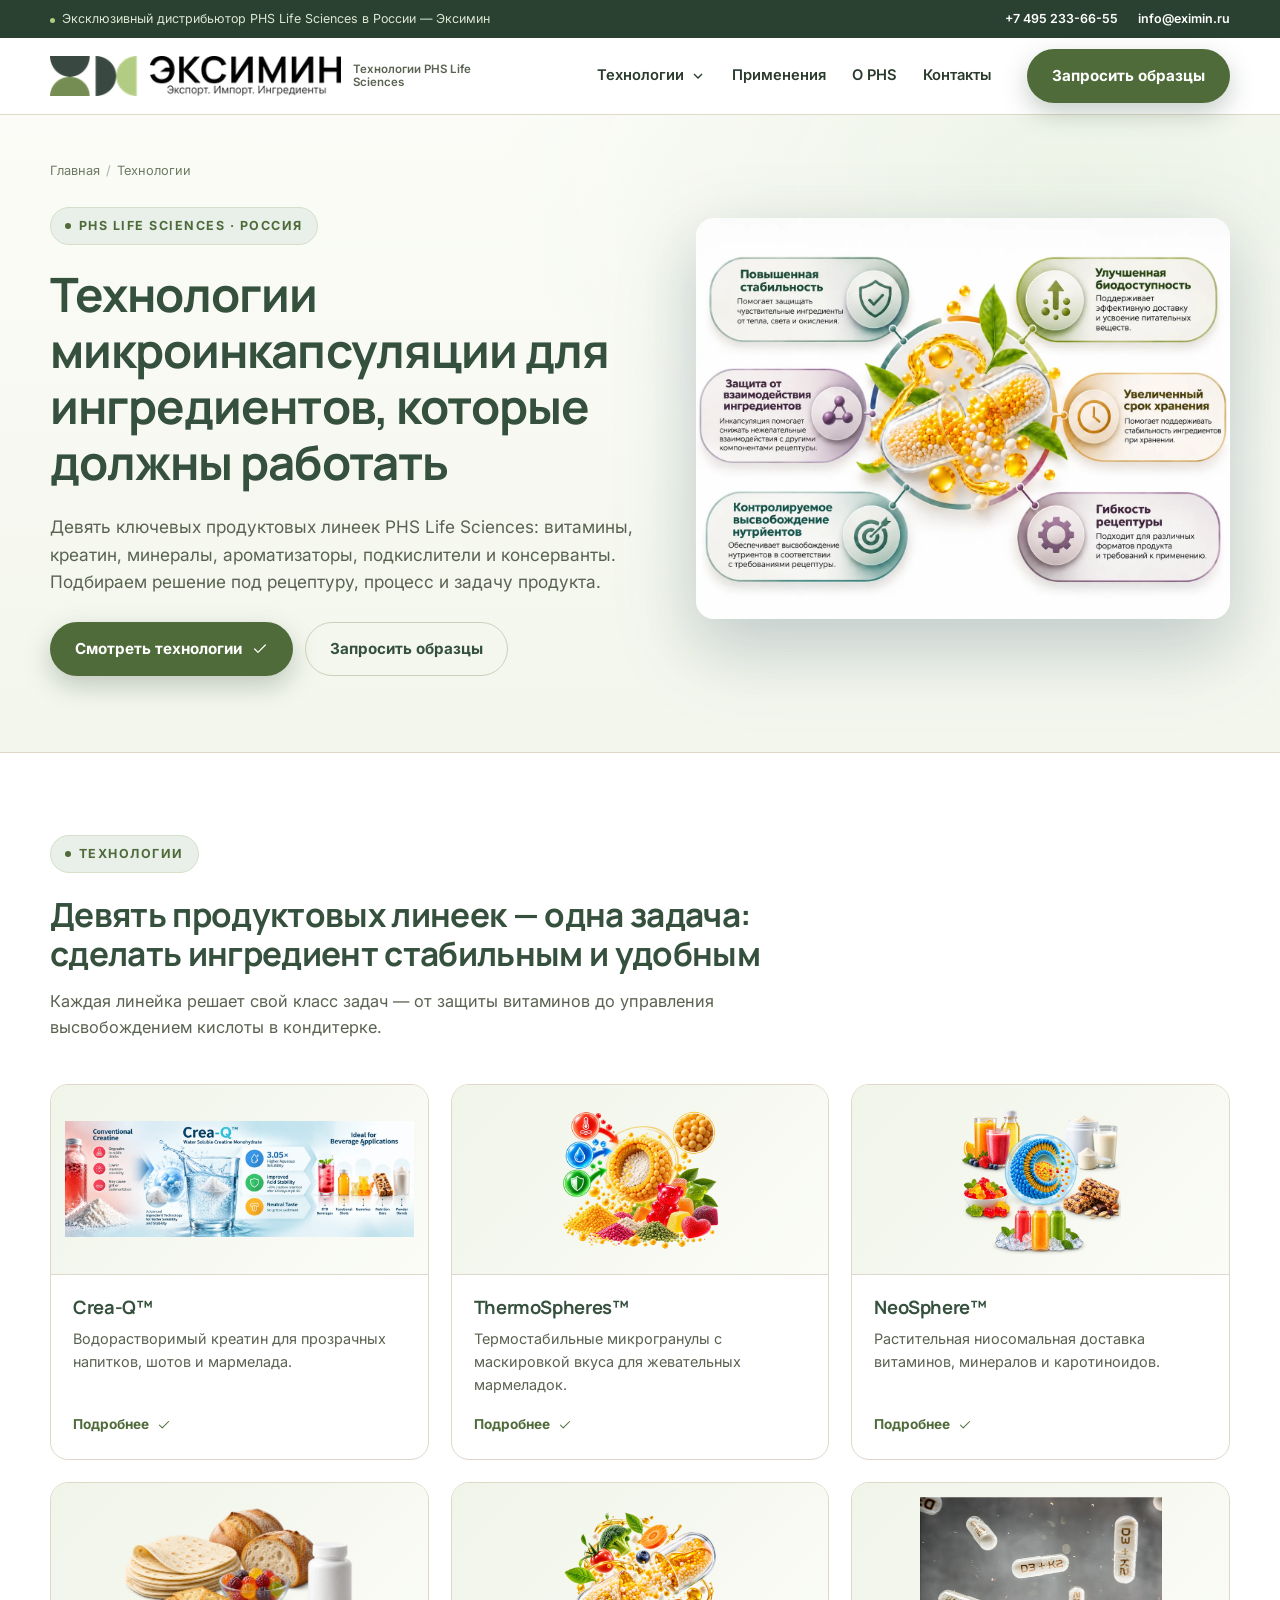
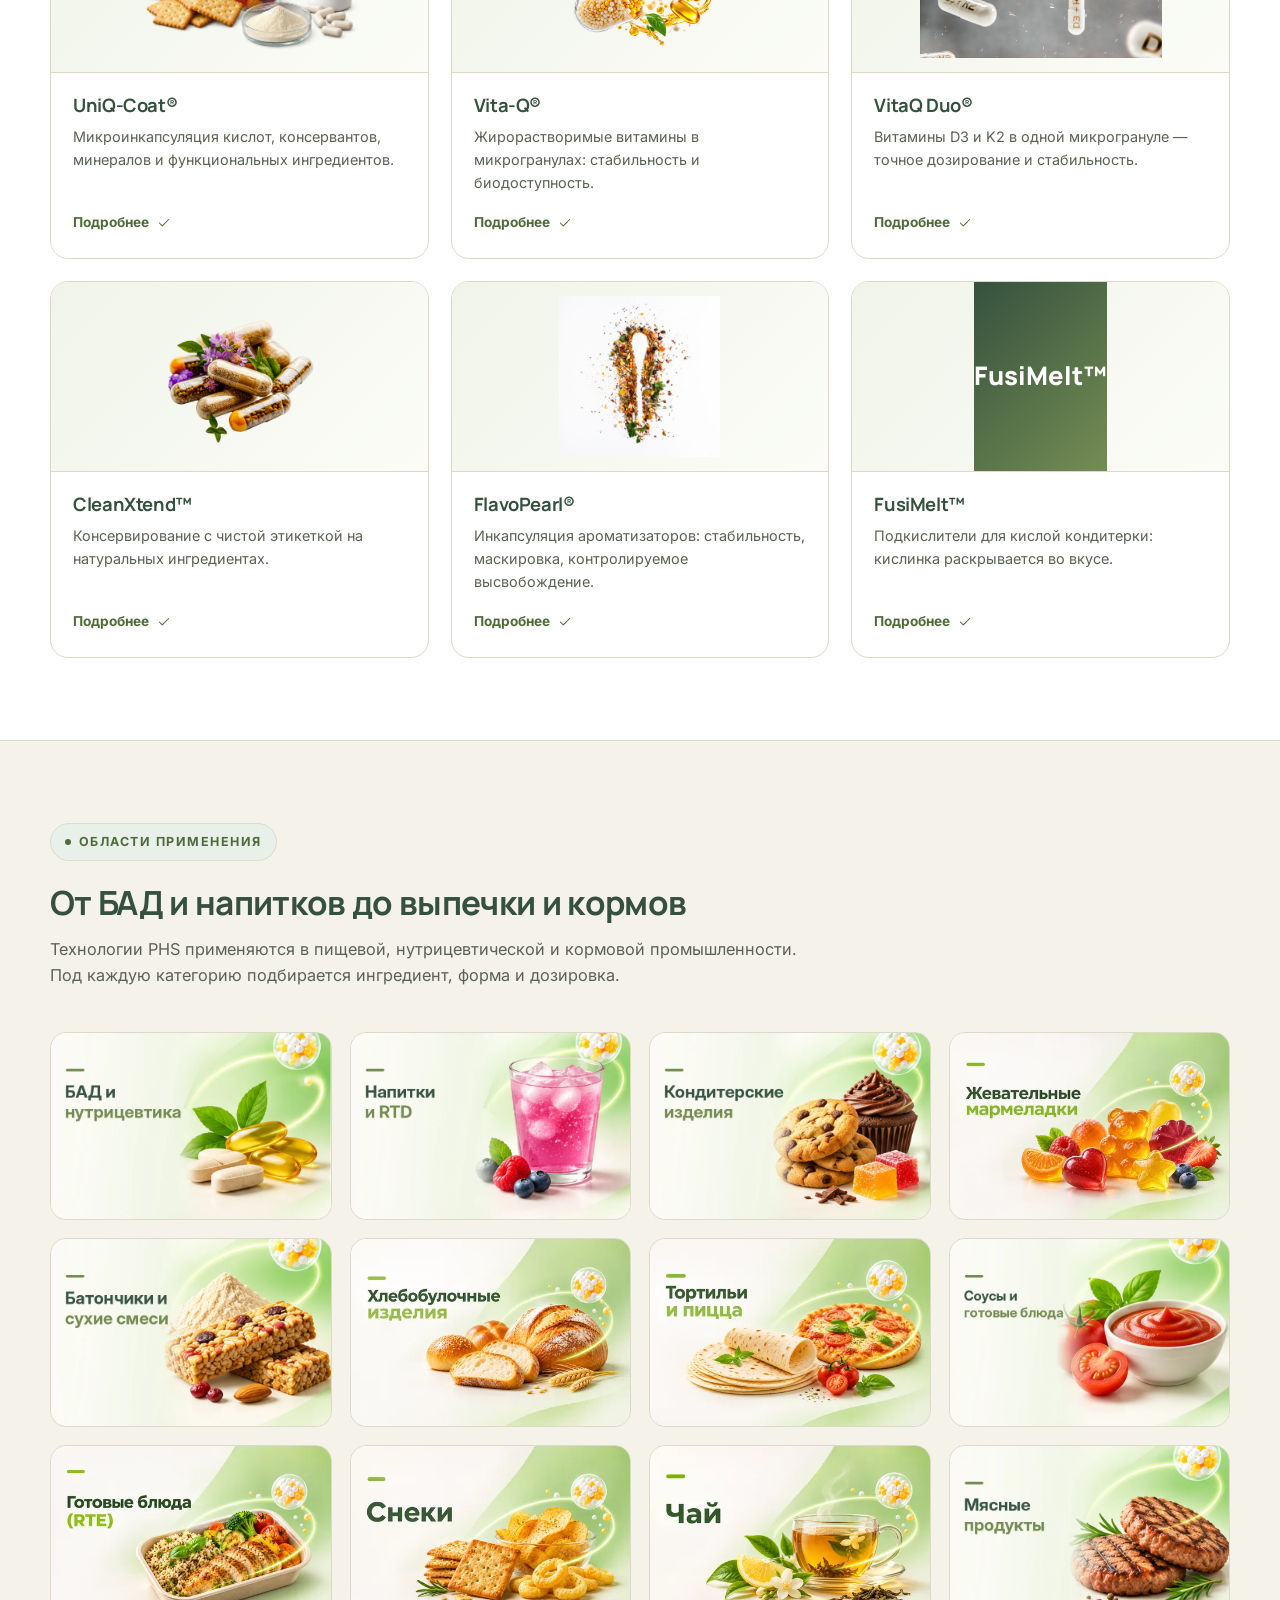
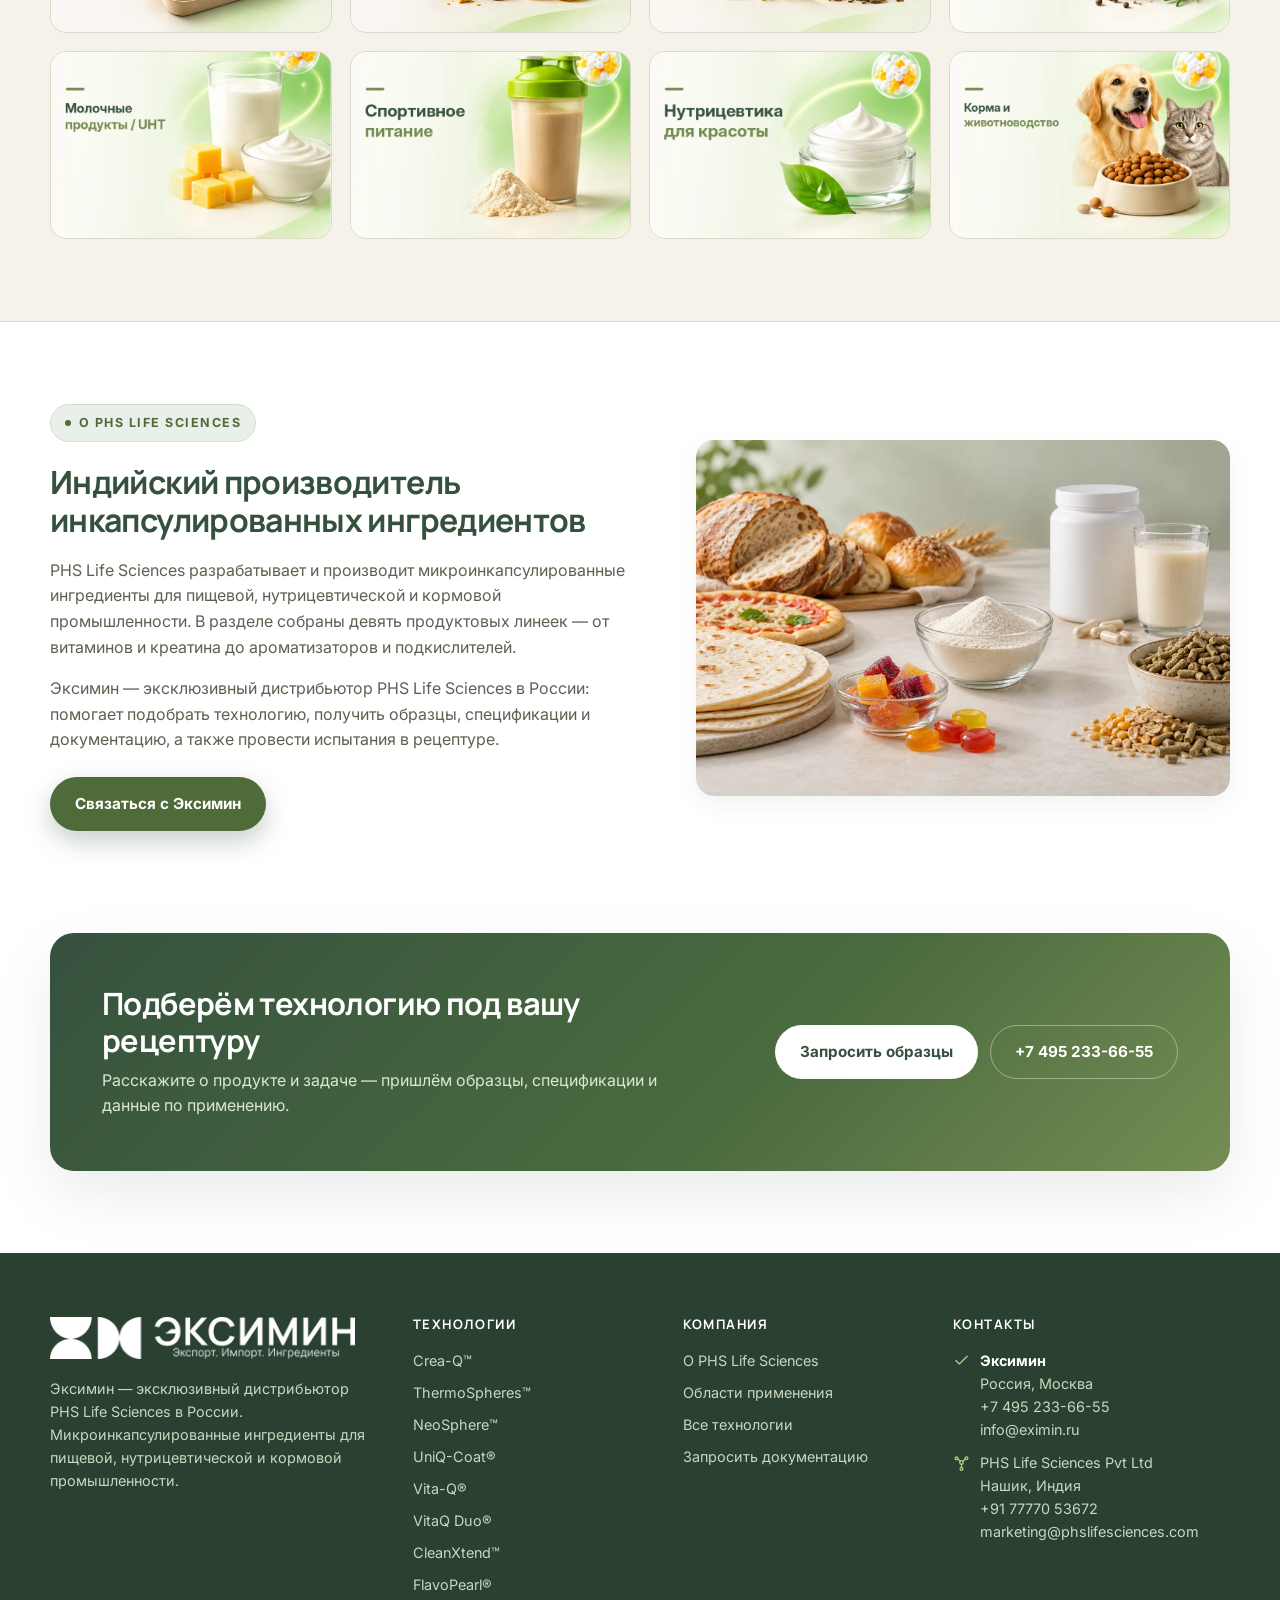
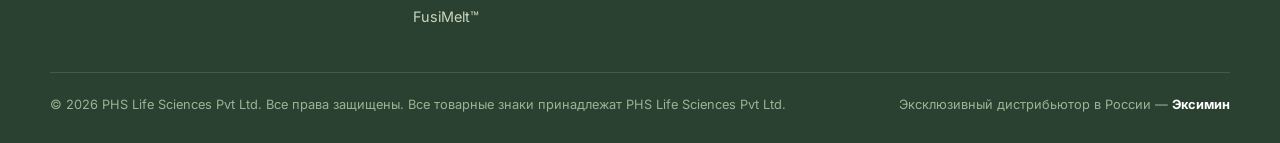
==== commit b680fdeb: "Home hero: Russian microencapsulation-benefits infographic instead of the English one (960w/1440w sr" ====
--- a/index.html
+++ b/index.html
@@ -35,7 +35,7 @@
 <p class="lead">Девять ключевых продуктовых линеек PHS Life Sciences: витамины, креатин, минералы, ароматизаторы, подкислители и консерванты. Подбираем решение под рецептуру, процесс и задачу продукта.</p>
 <div class="hero-actions"><a class="btn btn-primary" href="#technologies">Смотреть технологии <svg class="arrow" viewBox="0 0 24 24" fill="none" stroke="currentColor" stroke-width="1.8" stroke-linecap="round" stroke-linejoin="round" aria-hidden="true"><path d="M20 6L9 17l-5-5"/></svg></a><a class="btn btn-outline" href="mailto:inquiry@eximin.ru?subject=%D0%9E%D0%B1%D1%80%D0%B0%D0%B7%D1%86%D1%8B%20PHS%20Life%20Sciences&body=%D0%94%D0%BE%D0%B1%D1%80%D1%8B%D0%B9%20%D0%B4%D0%B5%D0%BD%D1%8C%21%0A%0A%D0%9D%D0%B0%D1%81%20%D0%B7%D0%B0%D0%B8%D0%BD%D1%82%D0%B5%D1%80%D0%B5%D1%81%D0%BE%D0%B2%D0%B0%D0%BB%D0%B8%20%D0%BE%D0%B1%D1%80%D0%B0%D0%B7%D1%86%D1%8B%20PHS%20Life%20Sciences%2C%20%D0%B0%20%D0%B8%D0%BC%D0%B5%D0%BD%D0%BD%D0%BE%3A%0A-%20Crea-Q%E2%84%A2%0A-%20ThermoSpheres%E2%84%A2%0A-%20NeoSphere%E2%84%A2%0A-%20UniQ-Coat%C2%AE%0A-%20Vita-Q%C2%AE%0A-%20VitaQ%20Duo%C2%AE%0A-%20CleanXtend%E2%84%A2%0A-%20FlavoPearl%C2%AE%0A-%20FusiMelt%E2%84%A2%0A%0A%D0%9F%D1%80%D0%BE%D1%81%D0%B8%D0%BC%20%D0%B2%D0%B0%D1%81%20%D0%BF%D1%80%D0%B8%D1%81%D0%BB%D0%B0%D1%82%D1%8C%20%D0%B8%D1%85%20%D0%BF%D0%BE%20%D0%B0%D0%B4%D1%80%D0%B5%D1%81%D1%83%3A%0A%D0%90%D0%B4%D1%80%D0%B5%D1%81%3A%20%0A%D0%9D%D0%B0%20%D0%B8%D0%BC%D1%8F%3A%20%0A%D0%9A%D0%BE%D0%BD%D1%82%D0%B0%D0%BA%D1%82%D0%BD%D1%8B%D0%B9%20%D1%82%D0%B5%D0%BB%D0%B5%D1%84%D0%BE%D0%BD%3A%20%0A%0A%D0%A1%20%D1%83%D0%B2%D0%B0%D0%B6%D0%B5%D0%BD%D0%B8%D0%B5%D0%BC%2C%0A">Запросить образцы</a></div>
 </div>
-<div class="hero-media is-wide"><img src="assets/img-text/vita-q-infographic.png" alt="Преимущества микроинкапсуляции PHS"></div>
+<div class="hero-media is-wide"><img src="assets/img-text/microencapsulation-benefits-ru-1440w.webp" srcset="assets/img-text/microencapsulation-benefits-ru-960w.webp 960w, assets/img-text/microencapsulation-benefits-ru-1440w.webp 1440w" sizes="(max-width:980px) 100vw, 1180px" alt="Преимущества микроинкапсуляции: повышенная стабильность, защита от взаимодействия ингредиентов, контролируемое высвобождение нутриентов, улучшенная биодоступность, увеличенный срок хранения"></div>
 </div></section>
 <section class="section" id="technologies"><div class="container">
 <div class="section-head"><div class="eyebrow">Технологии</div><h2>Девять продуктовых линеек — одна задача: сделать ингредиент стабильным и удобным</h2><p>Каждая линейка решает свой класс задач — от защиты витаминов до управления высвобождением кислоты в кондитерке.</p></div>
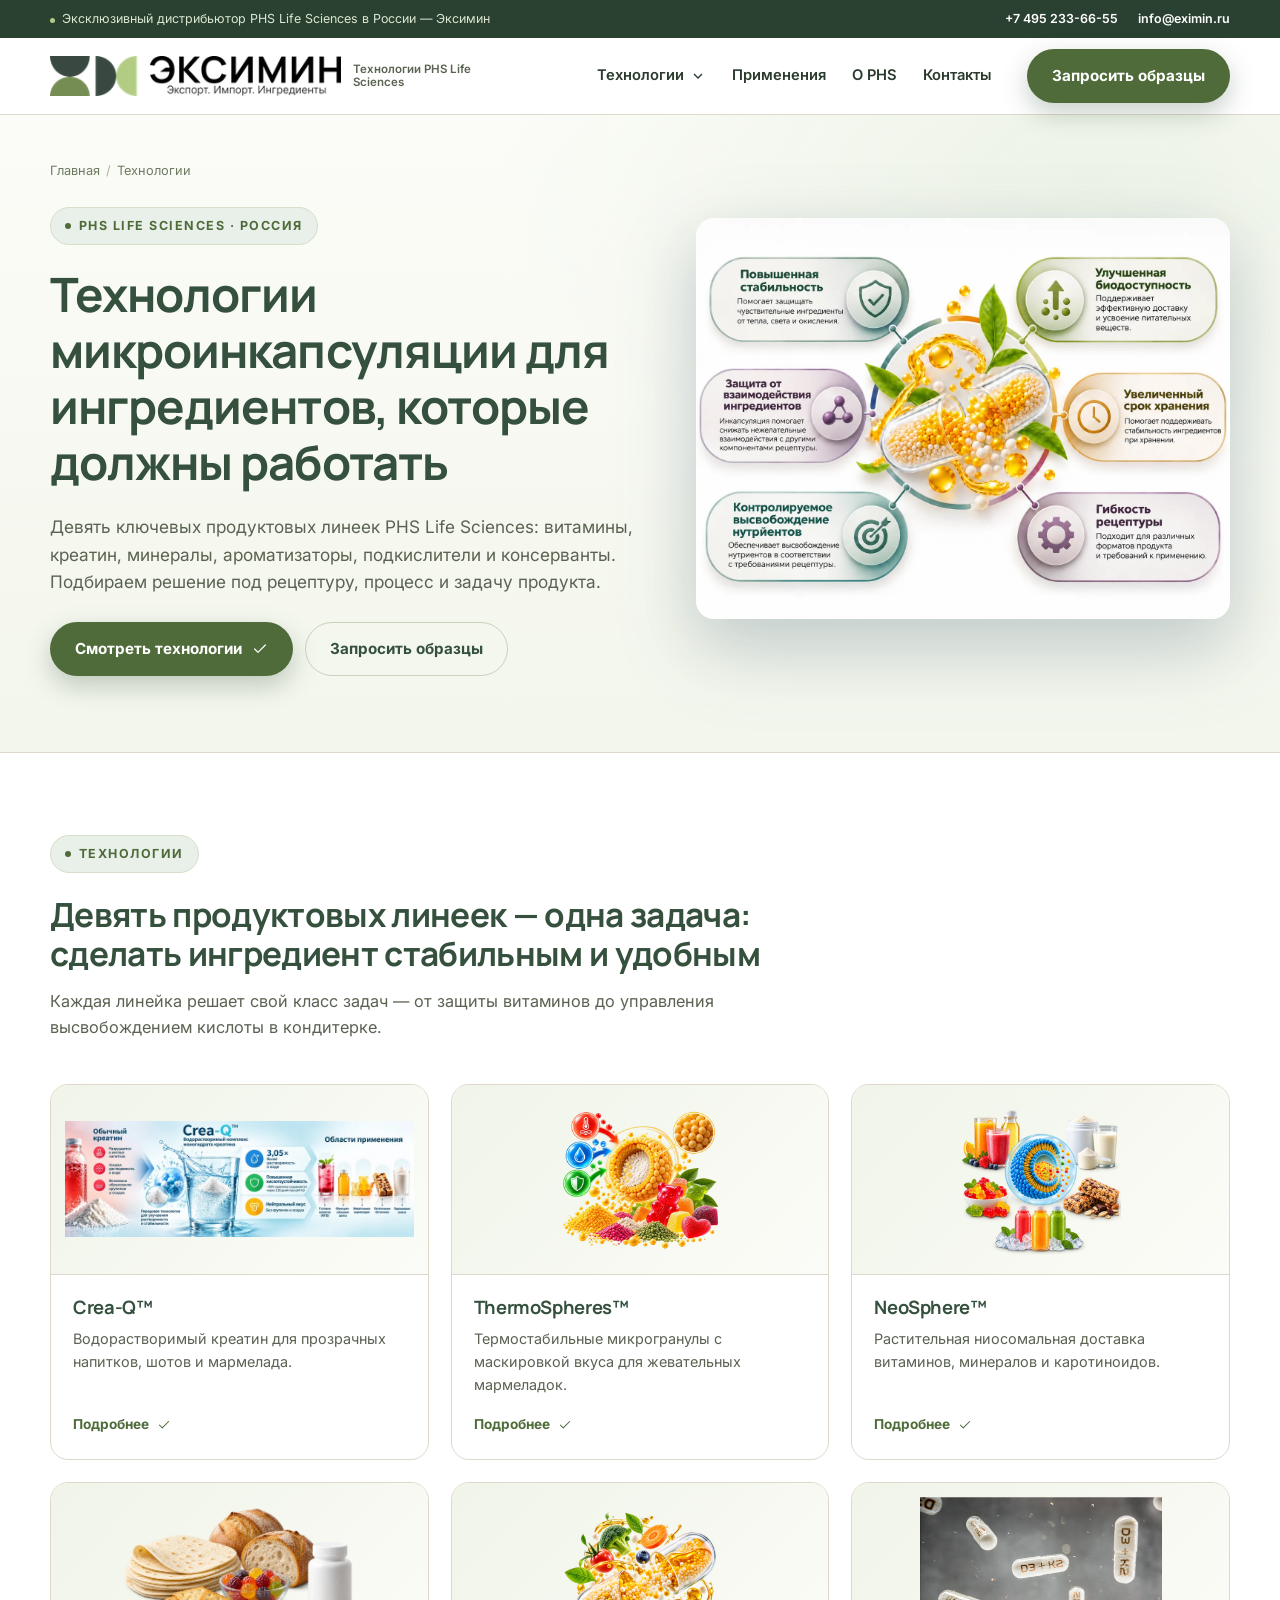
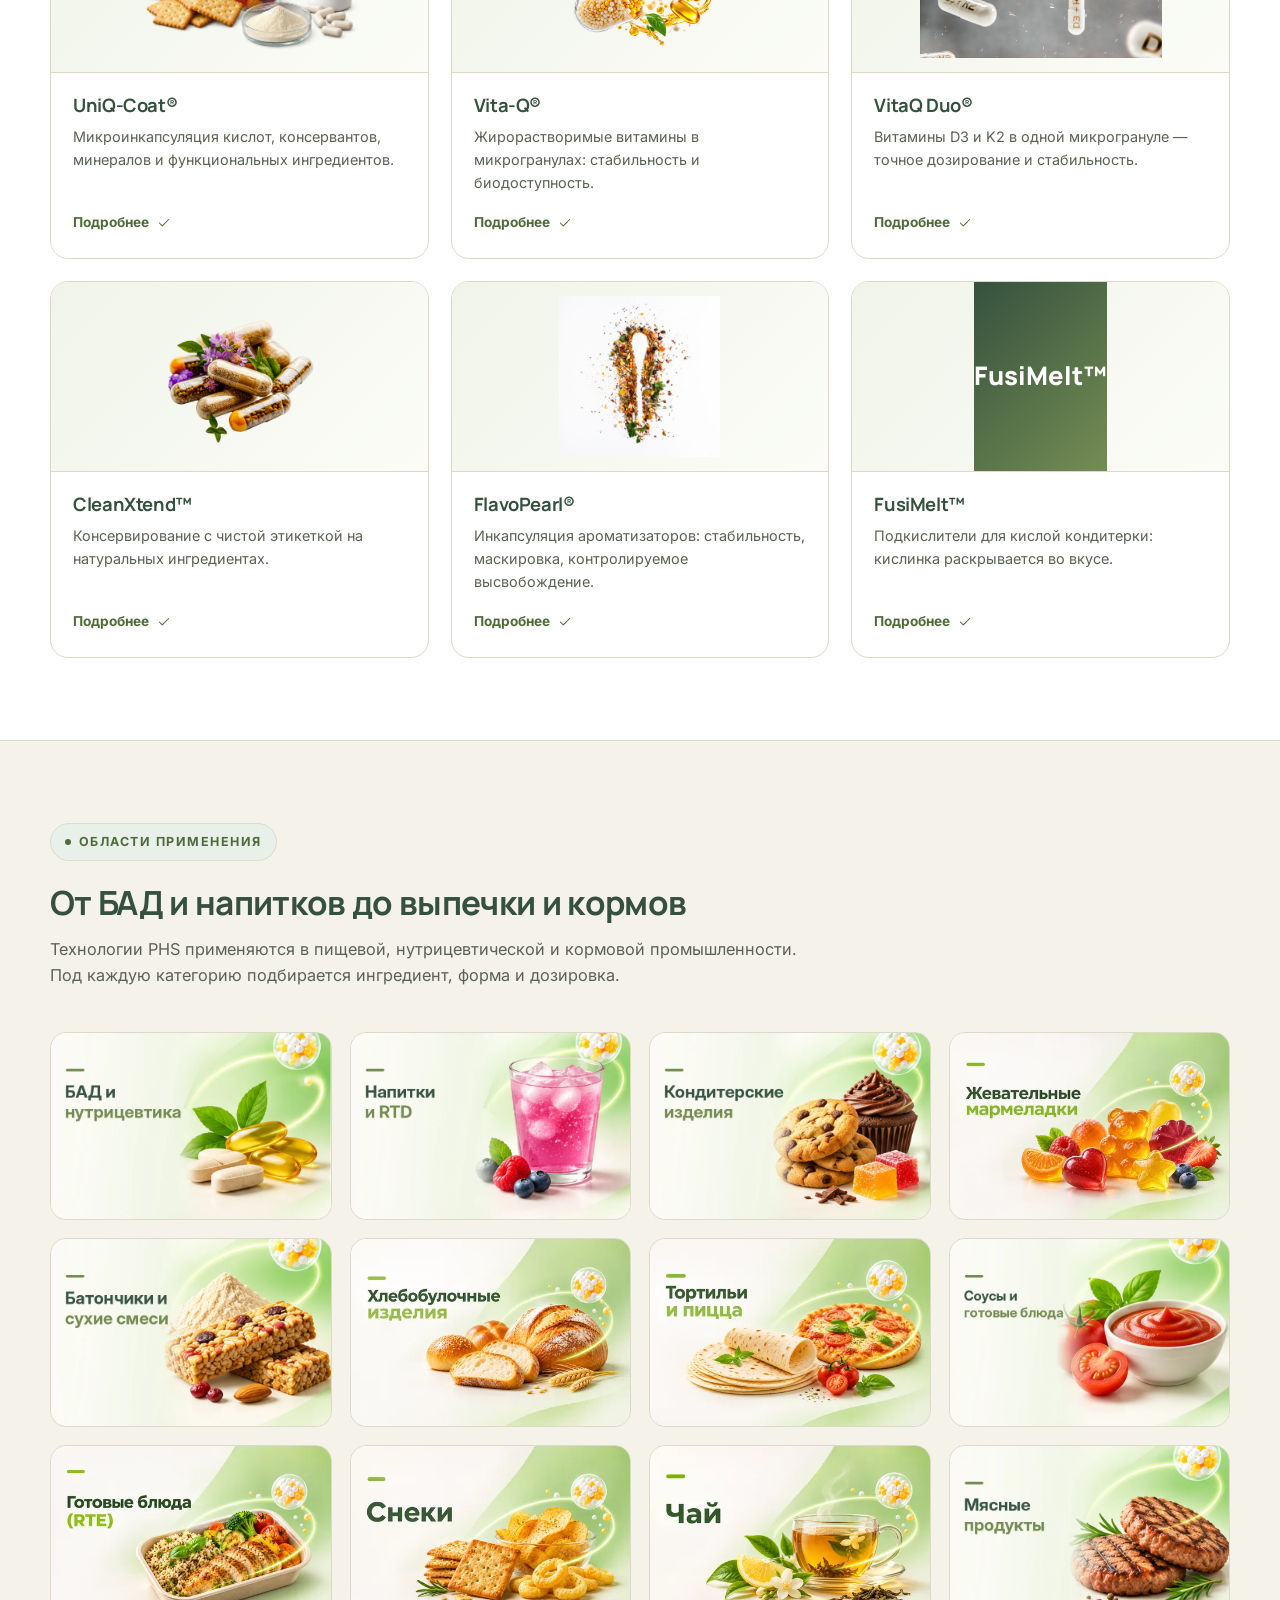
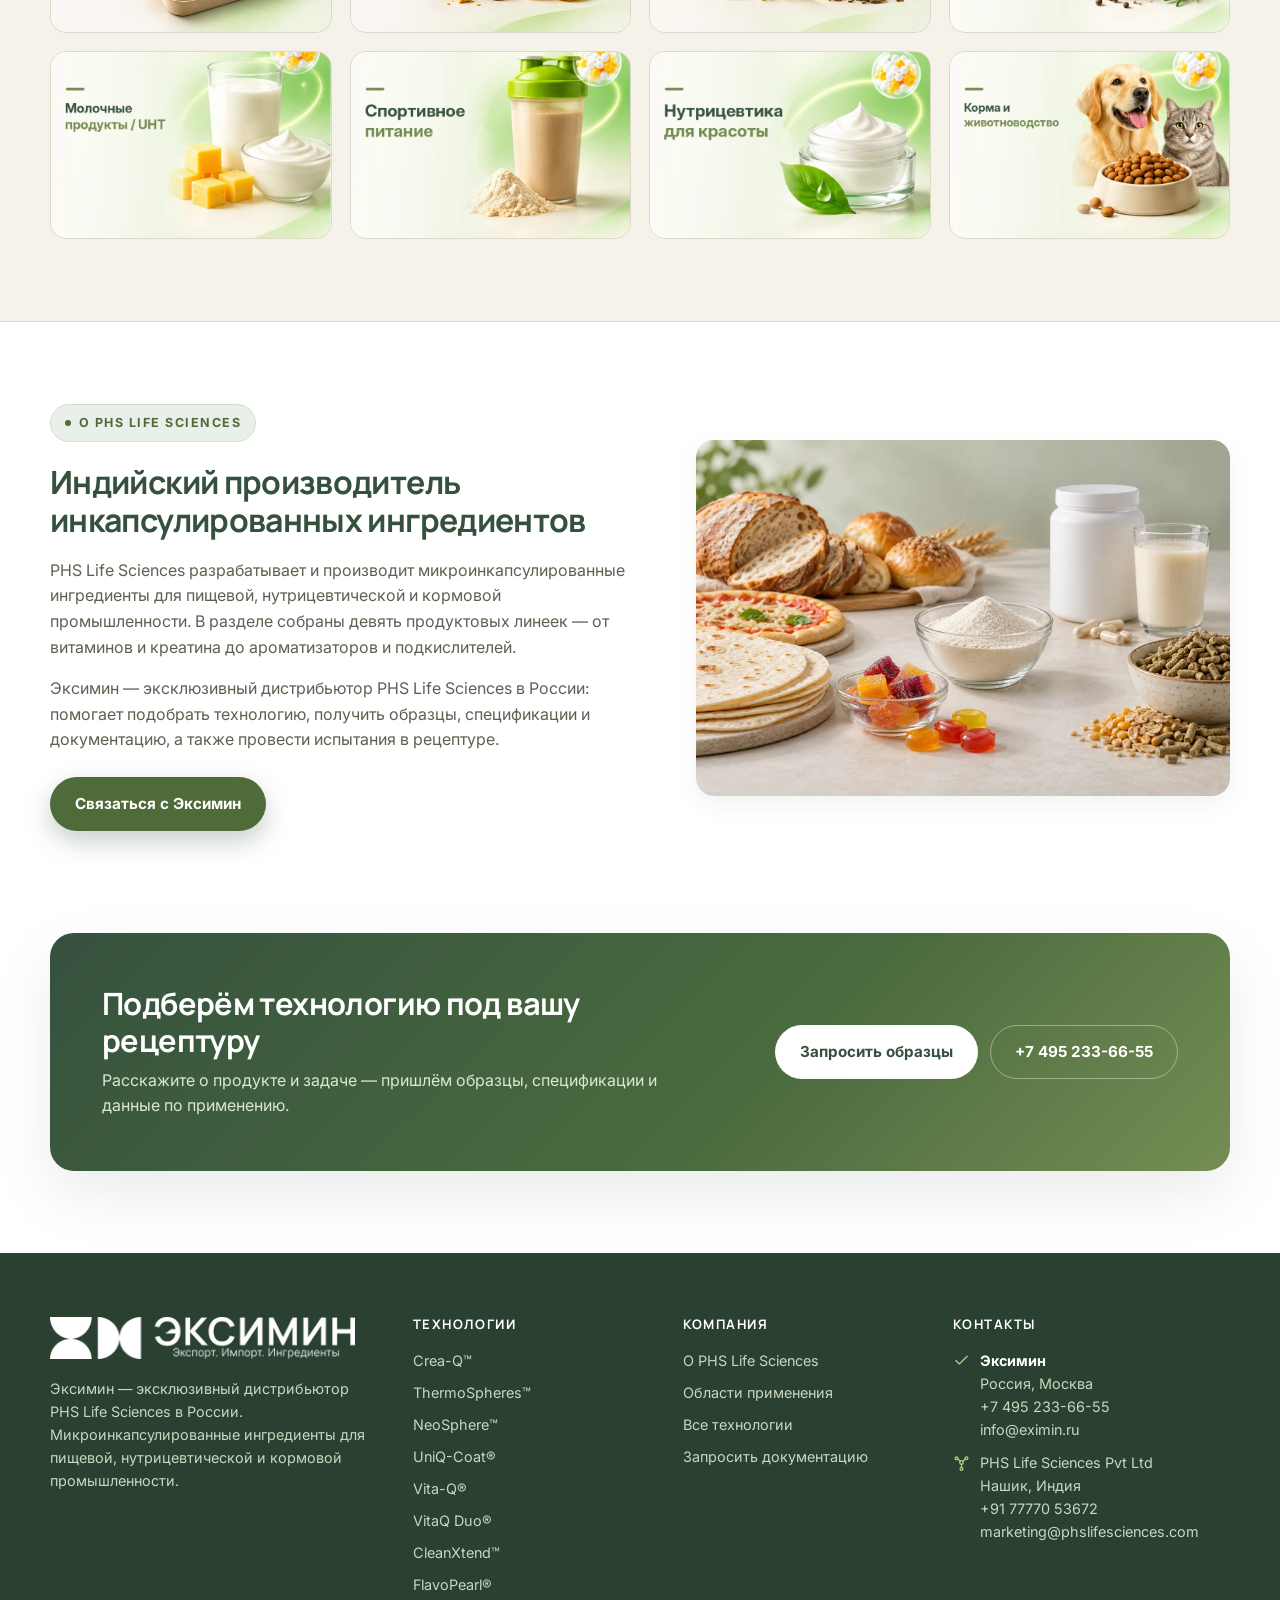
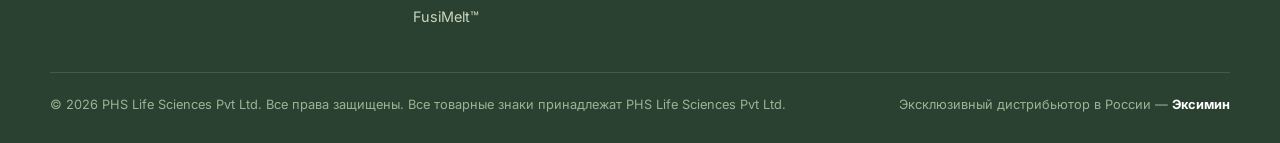
==== commit dbe25715: "Home tech card Crea-Q: Russian infographic cover instead of the English crea-q-hero" ====
--- a/index.html
+++ b/index.html
@@ -39,7 +39,7 @@
 </div></section>
 <section class="section" id="technologies"><div class="container">
 <div class="section-head"><div class="eyebrow">Технологии</div><h2>Девять продуктовых линеек — одна задача: сделать ингредиент стабильным и удобным</h2><p>Каждая линейка решает свой класс задач — от защиты витаминов до управления высвобождением кислоты в кондитерке.</p></div>
-<div class="tech-grid"><a class="tech-card" href="crea-q.html"><div class="tech-cover"><img src="assets/img-text/crea-q-hero.webp" alt="Crea-Q™" loading="lazy"></div><div class="tech-body"><h3>Crea-Q™</h3><p>Водорастворимый креатин для прозрачных напитков, шотов и мармелада.</p><span class="tech-link">Подробнее <svg class="arrow" viewBox="0 0 24 24" fill="none" stroke="currentColor" stroke-width="1.8" stroke-linecap="round" stroke-linejoin="round" aria-hidden="true"><path d="M20 6L9 17l-5-5"/></svg></span></div></a><a class="tech-card" href="thermospheres.html"><div class="tech-cover"><img src="assets/img-text/thermospheres-hero.webp" alt="ThermoSpheres™" loading="lazy"></div><div class="tech-body"><h3>ThermoSpheres™</h3><p>Термостабильные микрогранулы с маскировкой вкуса для жевательных мармеладок.</p><span class="tech-link">Подробнее <svg class="arrow" viewBox="0 0 24 24" fill="none" stroke="currentColor" stroke-width="1.8" stroke-linecap="round" stroke-linejoin="round" aria-hidden="true"><path d="M20 6L9 17l-5-5"/></svg></span></div></a><a class="tech-card" href="neosphere.html"><div class="tech-cover"><img src="assets/img-text/neosphere-hero.webp" alt="NeoSphere™" loading="lazy"></div><div class="tech-body"><h3>NeoSphere™</h3><p>Растительная ниосомальная доставка витаминов, минералов и каротиноидов.</p><span class="tech-link">Подробнее <svg class="arrow" viewBox="0 0 24 24" fill="none" stroke="currentColor" stroke-width="1.8" stroke-linecap="round" stroke-linejoin="round" aria-hidden="true"><path d="M20 6L9 17l-5-5"/></svg></span></div></a><a class="tech-card" href="uniq-coat.html"><div class="tech-cover"><img src="assets/img-text/uniq-coat-hero.webp" alt="UniQ-Coat®" loading="lazy"></div><div class="tech-body"><h3>UniQ-Coat®</h3><p>Микроинкапсуляция кислот, консервантов, минералов и функциональных ингредиентов.</p><span class="tech-link">Подробнее <svg class="arrow" viewBox="0 0 24 24" fill="none" stroke="currentColor" stroke-width="1.8" stroke-linecap="round" stroke-linejoin="round" aria-hidden="true"><path d="M20 6L9 17l-5-5"/></svg></span></div></a><a class="tech-card" href="vita-q.html"><div class="tech-cover"><img src="assets/img-text/vita-q-hero.png" alt="Vita-Q®" loading="lazy"></div><div class="tech-body"><h3>Vita-Q®</h3><p>Жирорастворимые витамины в микрогранулах: стабильность и биодоступность.</p><span class="tech-link">Подробнее <svg class="arrow" viewBox="0 0 24 24" fill="none" stroke="currentColor" stroke-width="1.8" stroke-linecap="round" stroke-linejoin="round" aria-hidden="true"><path d="M20 6L9 17l-5-5"/></svg></span></div></a><a class="tech-card" href="vitaq-duo.html"><div class="tech-cover"><img src="assets/img-text/vitaq-duo-hero.png" alt="VitaQ Duo®" loading="lazy"></div><div class="tech-body"><h3>VitaQ Duo®</h3><p>Витамины D3 и K2 в одной микрогрануле — точное дозирование и стабильность.</p><span class="tech-link">Подробнее <svg class="arrow" viewBox="0 0 24 24" fill="none" stroke="currentColor" stroke-width="1.8" stroke-linecap="round" stroke-linejoin="round" aria-hidden="true"><path d="M20 6L9 17l-5-5"/></svg></span></div></a><a class="tech-card" href="cleanxtend.html"><div class="tech-cover"><img src="assets/img/supplement-bottle.png" alt="CleanXtend™" loading="lazy"></div><div class="tech-body"><h3>CleanXtend™</h3><p>Консервирование с чистой этикеткой на натуральных ингредиентах.</p><span class="tech-link">Подробнее <svg class="arrow" viewBox="0 0 24 24" fill="none" stroke="currentColor" stroke-width="1.8" stroke-linecap="round" stroke-linejoin="round" aria-hidden="true"><path d="M20 6L9 17l-5-5"/></svg></span></div></a><a class="tech-card" href="flavo-pearl.html"><div class="tech-cover"><img src="assets/img/flavo-pearl-photo.jpg" alt="FlavoPearl®" loading="lazy"></div><div class="tech-body"><h3>FlavoPearl®</h3><p>Инкапсуляция ароматизаторов: стабильность, маскировка, контролируемое высвобождение.</p><span class="tech-link">Подробнее <svg class="arrow" viewBox="0 0 24 24" fill="none" stroke="currentColor" stroke-width="1.8" stroke-linecap="round" stroke-linejoin="round" aria-hidden="true"><path d="M20 6L9 17l-5-5"/></svg></span></div></a><a class="tech-card" href="fusimelt.html"><div class="tech-cover"><div style="height:100%;display:flex;align-items:center;justify-content:center;background:linear-gradient(135deg,#35513E,#758D53);color:#fff;font-family:Manrope,sans-serif;font-weight:800;font-size:1.6rem">FusiMelt™</div></div><div class="tech-body"><h3>FusiMelt™</h3><p>Подкислители для кислой кондитерки: кислинка раскрывается во вкусе.</p><span class="tech-link">Подробнее <svg class="arrow" viewBox="0 0 24 24" fill="none" stroke="currentColor" stroke-width="1.8" stroke-linecap="round" stroke-linejoin="round" aria-hidden="true"><path d="M20 6L9 17l-5-5"/></svg></span></div></a></div>
+<div class="tech-grid"><a class="tech-card" href="crea-q.html"><div class="tech-cover"><img src="assets/img-text/crea-q-infographic-ru-800w.webp" alt="Crea-Q™" loading="lazy"></div><div class="tech-body"><h3>Crea-Q™</h3><p>Водорастворимый креатин для прозрачных напитков, шотов и мармелада.</p><span class="tech-link">Подробнее <svg class="arrow" viewBox="0 0 24 24" fill="none" stroke="currentColor" stroke-width="1.8" stroke-linecap="round" stroke-linejoin="round" aria-hidden="true"><path d="M20 6L9 17l-5-5"/></svg></span></div></a><a class="tech-card" href="thermospheres.html"><div class="tech-cover"><img src="assets/img-text/thermospheres-hero.webp" alt="ThermoSpheres™" loading="lazy"></div><div class="tech-body"><h3>ThermoSpheres™</h3><p>Термостабильные микрогранулы с маскировкой вкуса для жевательных мармеладок.</p><span class="tech-link">Подробнее <svg class="arrow" viewBox="0 0 24 24" fill="none" stroke="currentColor" stroke-width="1.8" stroke-linecap="round" stroke-linejoin="round" aria-hidden="true"><path d="M20 6L9 17l-5-5"/></svg></span></div></a><a class="tech-card" href="neosphere.html"><div class="tech-cover"><img src="assets/img-text/neosphere-hero.webp" alt="NeoSphere™" loading="lazy"></div><div class="tech-body"><h3>NeoSphere™</h3><p>Растительная ниосомальная доставка витаминов, минералов и каротиноидов.</p><span class="tech-link">Подробнее <svg class="arrow" viewBox="0 0 24 24" fill="none" stroke="currentColor" stroke-width="1.8" stroke-linecap="round" stroke-linejoin="round" aria-hidden="true"><path d="M20 6L9 17l-5-5"/></svg></span></div></a><a class="tech-card" href="uniq-coat.html"><div class="tech-cover"><img src="assets/img-text/uniq-coat-hero.webp" alt="UniQ-Coat®" loading="lazy"></div><div class="tech-body"><h3>UniQ-Coat®</h3><p>Микроинкапсуляция кислот, консервантов, минералов и функциональных ингредиентов.</p><span class="tech-link">Подробнее <svg class="arrow" viewBox="0 0 24 24" fill="none" stroke="currentColor" stroke-width="1.8" stroke-linecap="round" stroke-linejoin="round" aria-hidden="true"><path d="M20 6L9 17l-5-5"/></svg></span></div></a><a class="tech-card" href="vita-q.html"><div class="tech-cover"><img src="assets/img-text/vita-q-hero.png" alt="Vita-Q®" loading="lazy"></div><div class="tech-body"><h3>Vita-Q®</h3><p>Жирорастворимые витамины в микрогранулах: стабильность и биодоступность.</p><span class="tech-link">Подробнее <svg class="arrow" viewBox="0 0 24 24" fill="none" stroke="currentColor" stroke-width="1.8" stroke-linecap="round" stroke-linejoin="round" aria-hidden="true"><path d="M20 6L9 17l-5-5"/></svg></span></div></a><a class="tech-card" href="vitaq-duo.html"><div class="tech-cover"><img src="assets/img-text/vitaq-duo-hero.png" alt="VitaQ Duo®" loading="lazy"></div><div class="tech-body"><h3>VitaQ Duo®</h3><p>Витамины D3 и K2 в одной микрогрануле — точное дозирование и стабильность.</p><span class="tech-link">Подробнее <svg class="arrow" viewBox="0 0 24 24" fill="none" stroke="currentColor" stroke-width="1.8" stroke-linecap="round" stroke-linejoin="round" aria-hidden="true"><path d="M20 6L9 17l-5-5"/></svg></span></div></a><a class="tech-card" href="cleanxtend.html"><div class="tech-cover"><img src="assets/img/supplement-bottle.png" alt="CleanXtend™" loading="lazy"></div><div class="tech-body"><h3>CleanXtend™</h3><p>Консервирование с чистой этикеткой на натуральных ингредиентах.</p><span class="tech-link">Подробнее <svg class="arrow" viewBox="0 0 24 24" fill="none" stroke="currentColor" stroke-width="1.8" stroke-linecap="round" stroke-linejoin="round" aria-hidden="true"><path d="M20 6L9 17l-5-5"/></svg></span></div></a><a class="tech-card" href="flavo-pearl.html"><div class="tech-cover"><img src="assets/img/flavo-pearl-photo.jpg" alt="FlavoPearl®" loading="lazy"></div><div class="tech-body"><h3>FlavoPearl®</h3><p>Инкапсуляция ароматизаторов: стабильность, маскировка, контролируемое высвобождение.</p><span class="tech-link">Подробнее <svg class="arrow" viewBox="0 0 24 24" fill="none" stroke="currentColor" stroke-width="1.8" stroke-linecap="round" stroke-linejoin="round" aria-hidden="true"><path d="M20 6L9 17l-5-5"/></svg></span></div></a><a class="tech-card" href="fusimelt.html"><div class="tech-cover"><div style="height:100%;display:flex;align-items:center;justify-content:center;background:linear-gradient(135deg,#35513E,#758D53);color:#fff;font-family:Manrope,sans-serif;font-weight:800;font-size:1.6rem">FusiMelt™</div></div><div class="tech-body"><h3>FusiMelt™</h3><p>Подкислители для кислой кондитерки: кислинка раскрывается во вкусе.</p><span class="tech-link">Подробнее <svg class="arrow" viewBox="0 0 24 24" fill="none" stroke="currentColor" stroke-width="1.8" stroke-linecap="round" stroke-linejoin="round" aria-hidden="true"><path d="M20 6L9 17l-5-5"/></svg></span></div></a></div>
 </div></section>
 <section class="section soft" id="applications"><div class="container">
 <div class="section-head"><div class="eyebrow">Области применения</div><h2>От БАД и напитков до выпечки и кормов</h2><p>Технологии PHS применяются в пищевой, нутрицевтической и кормовой промышленности. Под каждую категорию подбирается ингредиент, форма и дозировка.</p></div>
